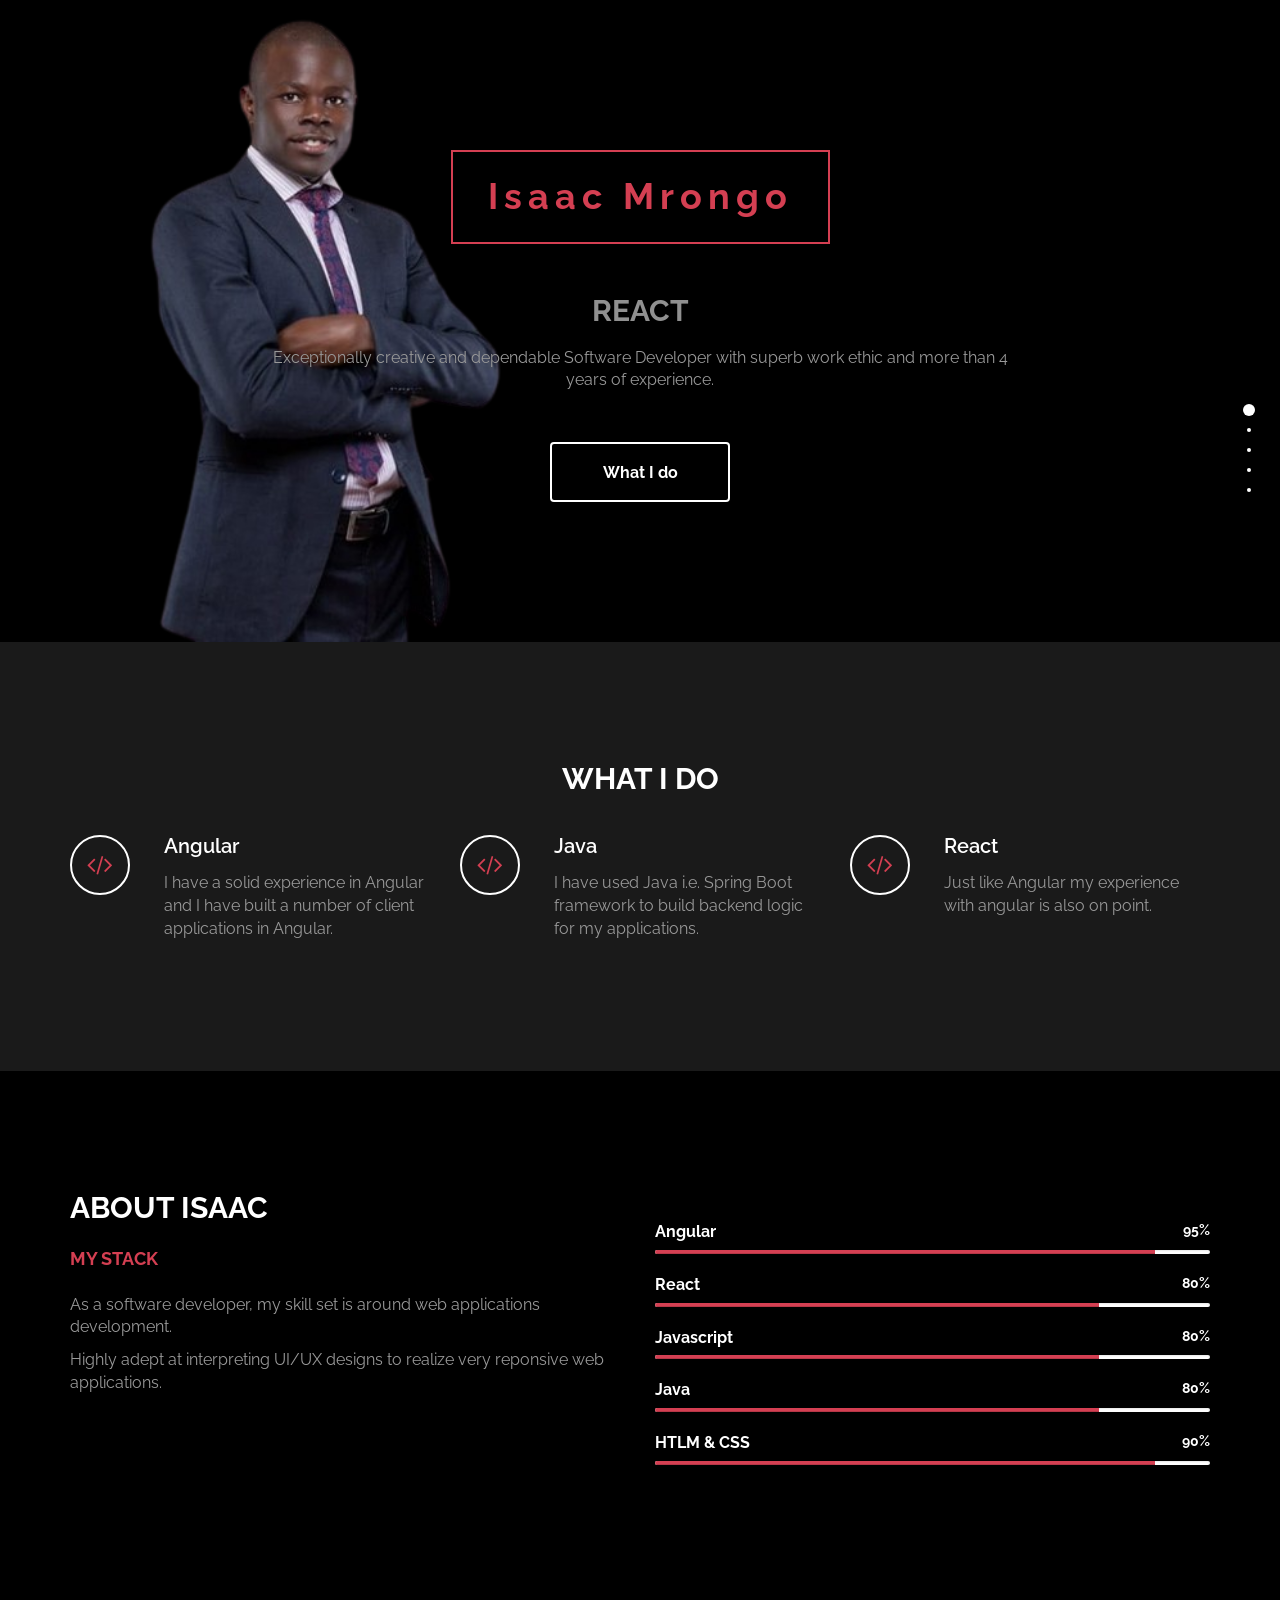
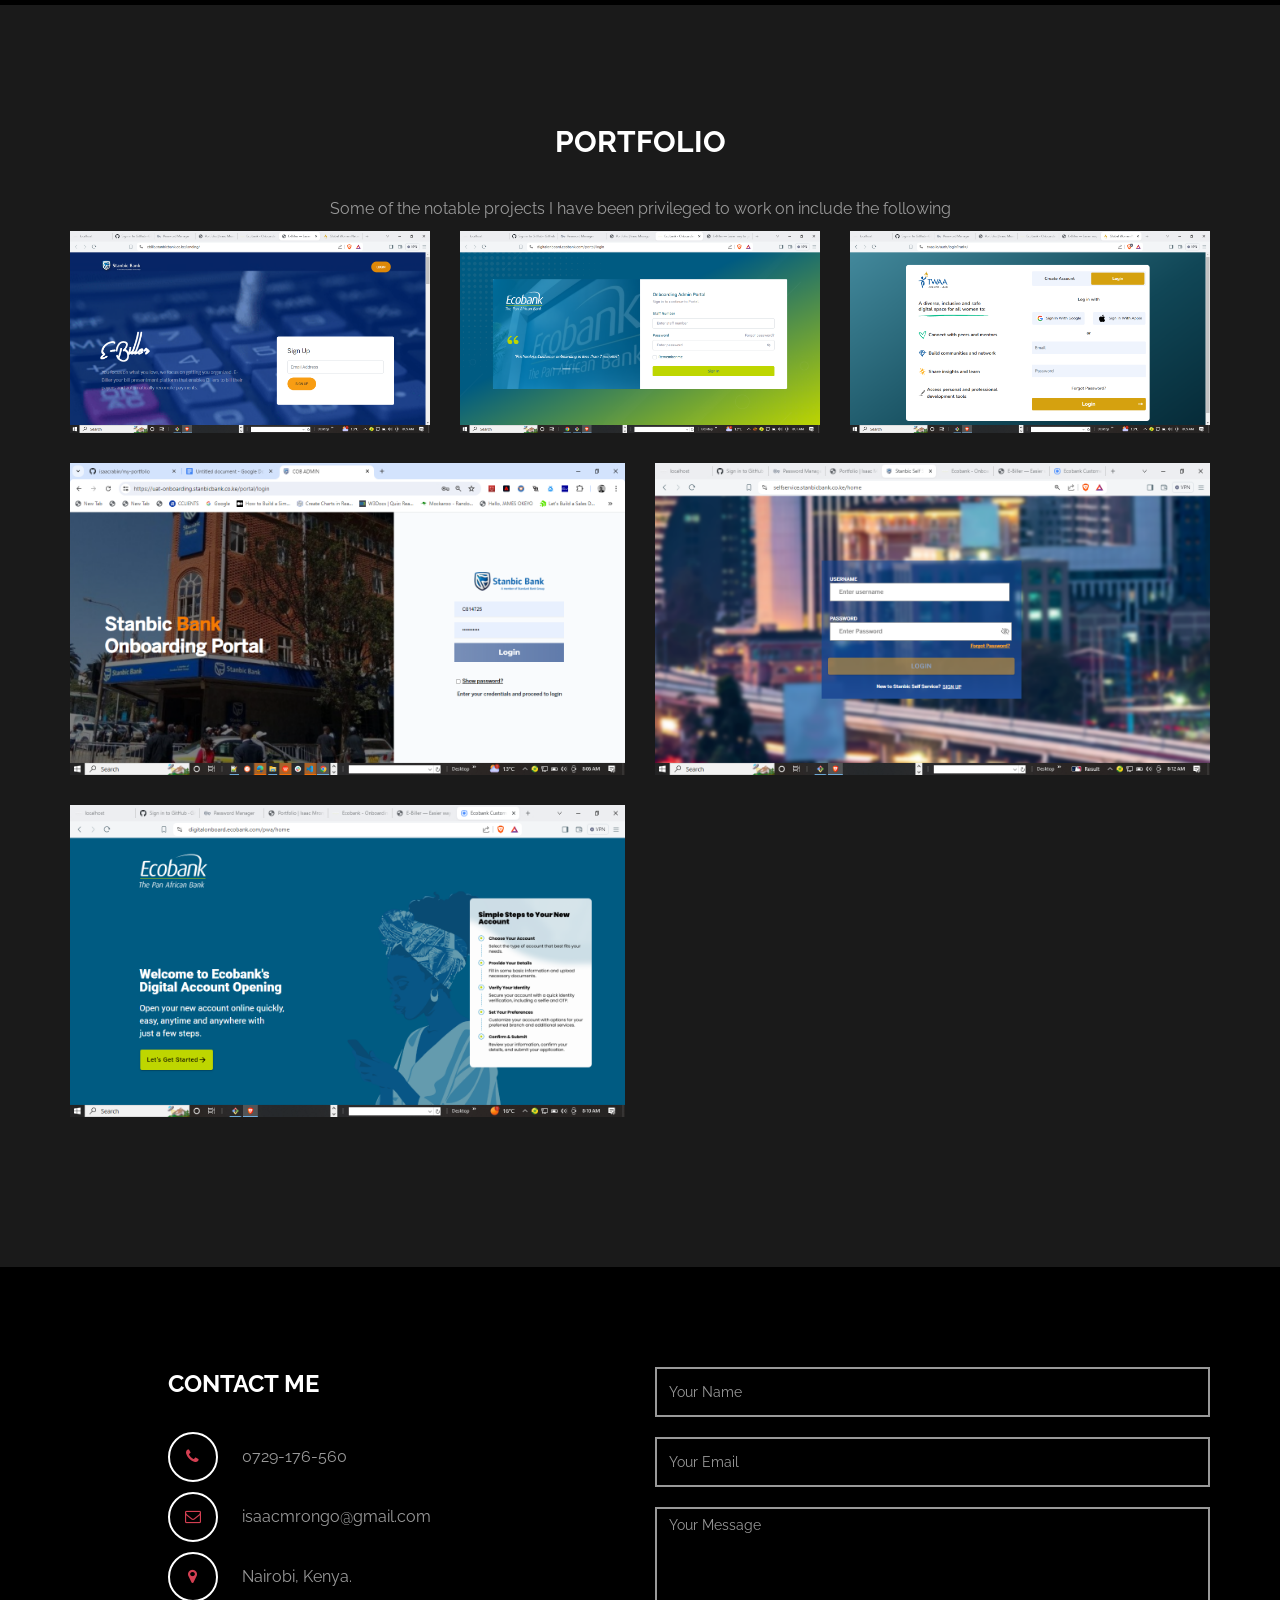
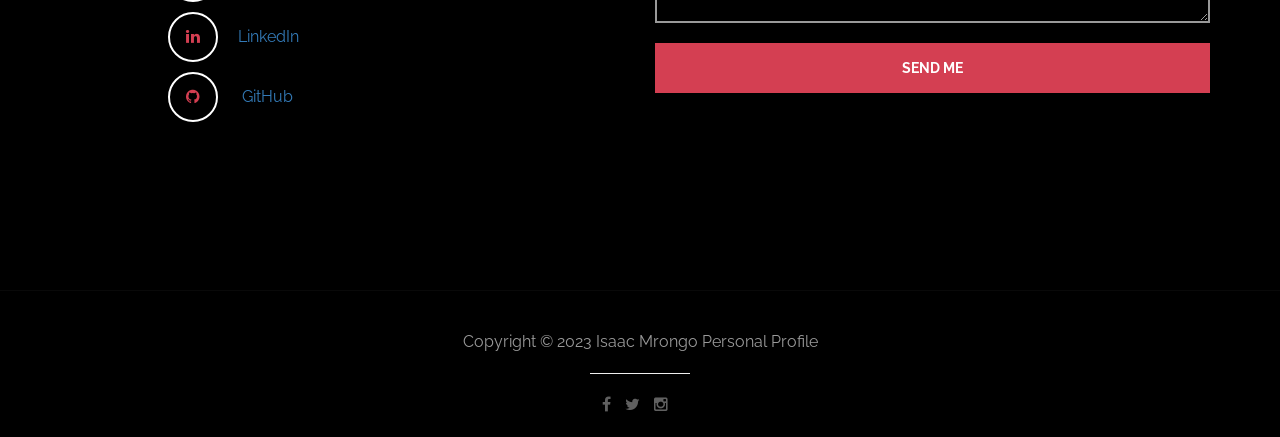
==== index.html @ 7fcb5587 "Update index.html" ====
<!DOCTYPE html>
<html lang="en">
	<head>
		<meta charset="utf-8">

		<title>Portfolio | Isaac Mrongo</title>
		<meta name="keywords" content="">
		<meta name="description" content="">
        <meta name="author" content="templatemo">
        <!-- 
        Lavish HTML CSS Template
        https://templatemo.com/tm-458-lavish
        -->
        
		<meta http-equiv="X-UA-Compatible" content="IE=Edge">
		<meta http-equiv="Content-Type" content="text/html; charset=UTF-8" />
		<meta name="viewport" content="width=device-width, initial-scale=1">

		<!-- animate -->
		<link rel="stylesheet" href="css/animate.min.css">
		<!-- bootstrap -->
		<link rel="stylesheet" href="css/bootstrap.min.css">
		<!-- font-awesome -->
		<link rel="stylesheet" href="css/font-awesome.min.css">
		<!-- google font -->
		<link href='http://fonts.googleapis.com/css?family=Raleway:400,300,700,800' rel='stylesheet' type='text/css'>
		<!-- fullpage -->
		<link rel="stylesheet" href="css/jquery.fullPage.css">
		<!-- custom -->
		<link rel="stylesheet" href="css/templatemo-style.css">

	</head>
	<body>

	<div id="fullpage">

		<!-- start home -->
		<div id="home" class="section">
			<div class="container">
				<div class="row">
					<div class="col-md-2"></div>
					<div class="col-md-8 wow fadeIn" data-wow-delay="0.9s">
						<!-- <h3>Simple and Elegant</h3> -->
						<h1>Isaac Mrongo</h1>
						<h2 class="rotate">REACT, ANGULAR, JAVA</h2>
						<p>Exceptionally creative and
							dependable Software
							Developer with superb work
							ethic and more than 4 years
							of experience.</p>
						<a href="#work" class="btn btn-default smoothScroll wow fadeInUp" data-wow-delay="1s">What I do</a>
					</div>
					<div class="col-md-2"></div>
				</div>
			</div>
		</div>
		<!-- end home -->

		<!-- start work -->
		<div id="work" class="section">
			<div class="container">
				<div class="row">
					<div class="col-md-12 wow bounce">
						<h2>WHAT I DO</h2>
					</div>
                </div>  
                
                <div class="row">					
                    
					<div class="col-md-4 col-xs-11 wow fadeInUp" data-wow-delay="0.6s">
						<div class="media">
							<div class="media-object media-left">
								<i class="fa fa-code"></i>								
							</div>
							<div class="media-body">
								<h3 class="media-heading">Angular</h3>
								<p>I have a solid experience in Angular and I have built a number of client applications in Angular.</p>
							</div>
						</div>
					</div>
                    
					<div class="col-md-4 col-xs-11 wow fadeInUp" data-wow-delay="0.6s">
						<div class="media">
							<div class="media-object media-left">
								<i class="fa fa-code"></i>
							</div>
							<div class="media-body">
								<h3 class="media-heading">Java</h3>
								<p>I have used Java i.e. Spring Boot framework to build backend logic for my applications.</p>
							</div>
						</div>
					</div>

					<div class="col-md-4 col-xs-11 wow fadeInUp" data-wow-delay="0.6s">
						<div class="media">
							<div class="media-object media-left">
								<i class="fa fa-code"></i>
							</div>
							<div class="media-body">
								<h3 class="media-heading">React</h3>
								<p>Just like Angular my experience with angular is also on point.</p>
							</div>
						</div>
					</div>
                    
				</div>
			</div>
		</div>
		<!-- end work -->

		<!-- start about -->
		<div id="about" class="section">
			<div class="container">
				<div class="row">
					<div class="col-md-6 col-xs-11 wow fadeInLeft" data-wow-delay="0.9s">
						<h2>ABOUT ISAAC</h2>
						<h4>MY STACK</h4>
						<p>As a software developer, my skill set is around web applications development.</p>
						<p>Highly adept
							at interpreting UI/UX designs to realize very reponsive web applications.</p>
					</div>
					<div class="col-md-6 col-xs-11 wow fadeInRight" data-wow-delay="0.9s">
						<span class="text-top">Angular <small>95%</small></span>
							<div class="progress">
								<div class="progress-bar progress-bar-danger" role="progressbar" aria-valuenow="60" aria-valuemin="0" aria-valuemax="100" style="width: 90%;"></div>
							</div>
						<span>React <small>80%</small></span>
							<div class="progress">
								<div class="progress-bar progress-bar-danger" role="progressbar" aria-valuenow="80" aria-valuemin="0" aria-valuemax="100" style="width: 80%;"></div>
							</div>

						<span>Javascript <small>80%</small></span>
							<div class="progress">
								<div class="progress-bar progress-bar-danger" role="progressbar" aria-valuenow="80" aria-valuemin="0" aria-valuemax="100" style="width: 80%;"></div>
							</div>

						<span>Java <small>80%</small></span>
							<div class="progress">
								<div class="progress-bar progress-bar-danger" role="progressbar" aria-valuenow="80" aria-valuemin="0" aria-valuemax="100" style="width: 80%;"></div>
							</div>
						
						<span>HTLM &AMP; CSS <small>90%</small></span>
							<div class="progress">
								<div class="progress-bar progress-bar-danger" role="progressbar" aria-valuenow="60" aria-valuemin="0" aria-valuemax="100" style="width: 90%;"></div>
							</div>
					</div>
				</div>
			</div>
		</div>
		<!-- end about -->

		<!-- start portfolio -->
		<div id="portfolio" class="section">
		<div class="container">
			<div class="row">
				<div class="col-md-12">
					<h2 class="wow bounce">PORTFOLIO</h2>
				</div>
				<p>Some of the notable projects I have been privileged to work on include the following</p>
				<div class="col-md-4 col-xs-6 wow fadeIn" data-wow-delay="0.6s">
					<div class="portfolio-thumb">
						<img src="images/biller.png" class="img-responsive" alt="portfolio img">
							<div class="portfolio-overlay">
								<h4>Stanbic Ebiller App</h4>
							</div>
					</div>
				</div>
				<div class="col-md-4 col-xs-6 wow fadeIn" data-wow-delay="0.6s">
					<div class="portfolio-thumb">
						<img src="images/eco-admin.png" class="img-responsive" alt="portfolio img">
							<div class="portfolio-overlay">
								<h4>Ecobank Onboarding Admin</h4>						
							</div>
					</div>
				</div>
				<div class="col-md-4 col-xs-6 wow fadeIn" data-wow-delay="0.6s">
					<div class="portfolio-thumb">
						<img src="images/twaa.png" class="img-responsive" alt="portfolio img">
							<div class="portfolio-overlay">
								<h4>Twaa</h4>	

							</div>
					</div>
				</div>
				<div class="col-md-6 col-xs-6 wow fadeIn" data-wow-delay="0.6s">
					<div class="portfolio-thumb">
						<img src="images/cob.png" class="img-responsive" alt="portfolio img">
							<div class="portfolio-overlay">
								<h4>Stanbic Onboarding Admin</h4>
							</div>
					</div>
				</div>	
				<div class="col-md-6 col-xs-6 wow fadeIn" data-wow-delay="0.6s">
					<div class="portfolio-thumb">
						<img src="images/client.png" class="img-responsive" alt="portfolio img">
							<div class="portfolio-overlay">
								<h4>Stanbic Self Service App</h4>
							</div>
					</div>
				</div>
				<div class="col-md-6 col-xs-6 wow fadeIn" data-wow-delay="0.6s">
					<div class="portfolio-thumb">
						<img src="images/pwa.png" class="img-responsive" alt="portfolio img">
							<div class="portfolio-overlay">
								<h4>Ecobank Customer App</h4>
							</div>
					</div>
				</div>			
			</div>
		</div>
	</div>
	<!-- end portfolio -->

		<!-- start contact -->
		<div id="contact" class="section">
			<div class="container">
				<div class="row">
					<div class="col-lg-5 col-lg-offset-1 col-md-6 wow fadeInUp" data-wow-delay="0.6s">
						<address>
							<p class="contact-title">CONTACT ME</p>
							<p><i class="fa fa-phone"></i> 0729-176-560</p>
							<p><i class="fa fa-envelope-o"></i> isaacmrongo@gmail.com</p>
							<p><i class="fa fa-map-marker"></i> Nairobi, Kenya.</p>
							<p><i class="fa fa-linkedin"></i><a href="https://www.linkedin.com/in/isaac-rabin-0a6208141/" target="_blank" rel="noopener noreferrer">LinkedIn</a></p>
							<p><i class="fa fa-github"></i> <a href="https://github.com/isaacrabin" target="_blank" rel="noopener noreferrer">GitHub</a></p>
						</address>
					</div>
					<div class="col-lg-6 col-md-6 col-xs-10 wow fadeInUp" data-wow-delay="0.6s">
						<form role="form" method="post" action="#">
							<input name="name" type="text" class="form-control" id="name" placeholder="Your Name">
							<input name="email" type="email" class="form-control" id="email" placeholder="Your Email">
							<textarea name="message" rows="5" class="form-control" id="message" placeholder="Your Message"></textarea>
							<input name="send" type="submit" class="form-control" id="send" value="SEND ME">
						</form>
					</div>
					<div class="col-md-1 col-sm-1"></div>
				</div>
			</div>
		</div>
		<!-- end contact -->

		<!-- start footer -->
		<footer>
			<div class="container">
				<div class="row">
					<div class="col-md-12 wow fadeIn" data-wow-delay="0.9s">
						<p>Copyright &copy; 2023 Isaac Mrongo Personal Profile </p>                       
                       
						<hr>
						<ul class="social-icon">
							<li><a href="#" class="fa fa-facebook"></a></li>
							<li><a href="#" class="fa fa-twitter"></a></li>
							<li><a href="#" class="fa fa-instagram"></a></li>
						</ul>
					</div>
				</div>
			</div>
		</footer>
		<!-- end footer -->

	</div>

		<!-- jQuery -->
		<script src="js/jquery.js"></script>
		<!-- bootstrap -->
		<script src="js/bootstrap.min.js"></script>
		<!-- fullpage -->
		<script src="js/jquery.fullPage.js"></script>
		<!-- smoothScroll -->
		<script src="js/smoothscroll.js"></script>
		<!-- wow -->
		<script src="js/wow.min.js"></script>
		<!-- text rotater -->
		<script src="js/jquery.simple-text-rotator.js"></script>
		<!-- custom -->
		<script src="js/custom.js"></script>

	</body>
</html>
---- css/templatemo-style.css ----
/*

Lavish HTML CSS Template

https://templatemo.com/tm-458-lavish
		
*/

body
{
	background: #000000;
	color: #999;
	font-family: 'Raleway', sans-serif;
	font-size: 16px;
	font-weight: 400;
}

/* start all section */
#home,
#home .fp-slide,
#home .fp-tableCell,

#work,
#work .fp-slide,
#work .fp-tableCell,

#about,
#about .fp-slide,
#about .fp-tableCell,

#contact,
#contact .fp-slide,
#contact .fp-tableCell,

#portfolio,
#portfolio .fp-slide,
#portfolio .fp-tableCell,

footer,
footer .fp-slide,
footer .fp-tableCell
{
    height: auto !important;
}

/* end all section */

/* start all heading */
h1,h2,h3,h4,h5
    {
        color: #ffffff;
        font-weight: bold;
    }
/* end all heading */

/* start all section */
#work, #about, #portfolio, #contact
    {
        padding-top: 100px;
        padding-bottom: 120px;
    }
/* end all section */

/* start simpletextrotator */
.rotating {
  display: inline-block;
  -webkit-transform-style: preserve-3d;
  -moz-transform-style: preserve-3d;
  -ms-transform-style: preserve-3d;
  -o-transform-style: preserve-3d;
  transform-style: preserve-3d;
  -webkit-transform: rotateX(0) rotateY(0) rotateZ(0);
  -moz-transform: rotateX(0) rotateY(0) rotateZ(0);
  -ms-transform: rotateX(0) rotateY(0) rotateZ(0);
  -o-transform: rotateX(0) rotateY(0) rotateZ(0);
  transform: rotateX(0) rotateY(0) rotateZ(0);
  -webkit-transition: 0.5s;
  -moz-transition: 0.5s;
  -ms-transition: 0.5s;
  -o-transition: 0.5s;
  transition: 0.5s;
  -webkit-transform-origin-x: 50%;
}

.rotating.flip {
  position: relative;
}

.rotating .front, .rotating .back {
  left: 0;
  top: 0;
  -webkit-backface-visibility: hidden;
  -moz-backface-visibility: hidden;
  -ms-backface-visibility: hidden;
  -o-backface-visibility: hidden;
  backface-visibility: hidden;
}

.rotating .front {
  position: absolute;
  display: inline-block;
  -webkit-transform: translate3d(0,0,1px);
  -moz-transform: translate3d(0,0,1px);
  -ms-transform: translate3d(0,0,1px);
  -o-transform: translate3d(0,0,1px);
  transform: translate3d(0,0,1px);
}

.rotating.flip .front {
  z-index: 1;
}

.rotating .back {
  display: block;
  opacity: 0;
}

.rotating.spin {
  -webkit-transform: rotate(360deg) scale(0);
  -moz-transform: rotate(360deg) scale(0);
  -ms-transform: rotate(360deg) scale(0);
  -o-transform: rotate(360deg) scale(0);
  transform: rotate(360deg) scale(0);
}

.rotating.flip .back {
  z-index: 2;
  display: block;
  opacity: 1;
  
  -webkit-transform: rotateY(180deg) translate3d(0,0,0);
  -moz-transform: rotateY(180deg) translate3d(0,0,0);
  -ms-transform: rotateY(180deg) translate3d(0,0,0);
  -o-transform: rotateY(180deg) translate3d(0,0,0);
  transform: rotateY(180deg) translate3d(0,0,0);
}

.rotating.flip.up .back {
  -webkit-transform: rotateX(180deg) translate3d(0,0,0);
  -moz-transform: rotateX(180deg) translate3d(0,0,0);
  -ms-transform: rotateX(180deg) translate3d(0,0,0);
  -o-transform: rotateX(180deg) translate3d(0,0,0);
  transform: rotateX(180deg) translate3d(0,0,0);
}

.rotating.flip.cube .front {
  -webkit-transform: translate3d(0,0,100px) scale(0.9,0.9);
  -moz-transform: translate3d(0,0,100px) scale(0.85,0.85);
  -ms-transform: translate3d(0,0,100px) scale(0.85,0.85);
  -o-transform: translate3d(0,0,100px) scale(0.85,0.85);
  transform: translate3d(0,0,100px) scale(0.85,0.85);
}

.rotating.flip.cube .back {
  -webkit-transform: rotateY(180deg) translate3d(0,0,100px) scale(0.9,0.9);
  -moz-transform: rotateY(180deg) translate3d(0,0,100px) scale(0.85,0.85);
  -ms-transform: rotateY(180deg) translate3d(0,0,100px) scale(0.85,0.85);
  -o-transform: rotateY(180deg) translate3d(0,0,100px) scale(0.85,0.85);
  transform: rotateY(180deg) translate3d(0,0,100px) scale(0.85,0.85);
}

.rotating.flip.cube.up .back {
  -webkit-transform: rotateX(180deg) translate3d(0,0,100px) scale(0.9,0.9);
  -moz-transform: rotateX(180deg) translate3d(0,0,100px) scale(0.85,0.85);
  -ms-transform: rotateX(180deg) translate3d(0,0,100px) scale(0.85,0.85);
  -o-transform: rotateX(180deg) translate3d(0,0,100px) scale(0.85,0.85);
  transform: rotateX(180deg) translate3d(0,0,100px) scale(0.85,0.85);
}
/* end simpletextrotator */

/* start home */       
#home
	{
        background: url('../images/dp-white.png');
        background-size: contain;
        background-repeat: no-repeat;
        padding-top: 120px;
        padding-bottom: 140px;
        text-align: center;
	}
#home h1
    {
        border: 2px solid #D43F52;
        color: #D43F52;
        display: inline-block;
        letter-spacing: 6px;
        padding: 25px 35px;
        margin: 30px 0;
    }
#home h2
    {
        padding-bottom: 10px;
    }
#home .btn
    {
        background: transparent;
        border: 2px solid #ffffff;
        color: #ffffff;
        font-size: 16px;
        font-weight: bold;
        width: 180px;
        height: 60px;
        margin-top: 40px;
        padding-top: 18px;
        transition: all 0.4s ease-in-out;
    }
#home .btn:hover
    {
        background: #D43F52;
        border-color: transparent;
    }
/* end home */

/* start work */
#work
    {
        background: #1a1a1a;
    }
#work h2
    {
        text-align: center;
    }

#work .media
    {
      margin-top: 30px;
    }
	
#work .media .fa
    {
        border: 2px solid #ffffff;
        border-radius: 50%;
        color: #D43F52;
        font-size: 24px;
        margin-right: 24px;
        width: 60px;
        height: 60px;
        line-height: 55px;
        text-align: center;
        vertical-align: middle;
        transition: all 0.4s ease-in;
    }
#work .media .fa:hover
    {
        background: #ffffff;
        cursor: pointer;
    }
#work .media .media-heading
    {
        font-weight: 600;
        font-size: 20px;
        padding-bottom: 10px;
    }
/* end work */

/* start about */
#about h4
    {
        padding: 15px 0;
		color: #D43F52;
    }
#about .progress
    {
        border-radius: 4px;
        background: #ffffff;
        height: 4px;
    }
#about .progress .progress-bar-danger
    {
        background: #D43F52;
    }
#about .text-top
    {
        padding-top: 50px;
    }
#about span
    {
        color: #ffffff;
        font-weight: bold;
        display: block;
        padding-bottom: 6px;
    }
#about small
    {
        font-weight: bold;
        float: right;
    }
/* end about */

/* start portfolio */
#portfolio
    {
        background: #1a1a1a;
        text-align: center;
    }
#portfolio h2
    {
        padding-bottom: 30px;
    }
#portfolio .portfolio-thumb
    {
        overflow: hidden;
        position: relative;
        margin-bottom: 30px;
    }
#portfolio .portfolio-thumb .portfolio-overlay
    {
        background: #D43F52;
        top: 0;
        left: 0;
        right: 0;
        bottom: 0;
        opacity: 0;
        width: 100%;
        height: 100%;
        position: absolute;
        padding-top: 60px;
        transition: all 0.4s ease-in-out;
    }
#portfolio .portfolio-thumb:hover .portfolio-overlay
    {
        cursor: pointer;
        opacity: 0.8;
        transform: scale(0.9);
    }
/* end portfolio */

/* start contact */

#contact address
    {
      padding-bottom: 18px;
    }
	
#contact .contact-title
    {
		font-size: 24px;
		font-weight: bold;
        padding-bottom: 20px;
		color: #ffffff;
    }
#contact .fa
    {
        border: 2px solid #ffffff;
        border-radius: 50%;
        color: #D43F52;
        width: 50px;
        height: 50px;
        line-height: 45px;
        text-align: center;
        margin-right: 20px;
    }
#contact .form-control
    {
        background: transparent;
        border: 2px solid #999;
        border-radius: 0;
        box-shadow: none;
        color: #ffffff;
        margin-bottom: 20px;
    }
#contact input
    {
        height: 50px;
    }
#contact input[type="submit"]
    {
        background: #D43F52;
        border: 2px solid transparent;
        color: #ffffff;
        font-weight: bold;
        transition: all 0.4s ease-in-out;
    }
#contact input[type="submit"]:hover
    {
        background: #ffffff;
        color: #D43F52;
    }
/* end contact */

/* start footer */
footer
    {
        border-top: 1px solid #090909;
        text-align: center;
        padding-top: 40px;
        padding-bottom: 20px;
    }
footer hr
    {
        width: 100px;
    }
/* end footer */

/* start social icon */
.social-icon
    {
        position: relative;
        padding: 0;
        margin: 0;
    }
.social-icon li
    {
        display: inline-block;
        list-style: none;
    }
.social-icon li a
    {
        border-radius: 50%;
        color: #606060;
        text-decoration: none;
        transition: all 0.4s ease-in-out;
        text-align: center;
        margin-right: 10px;
    }
.social-icon li a:hover
    {
        color: #D43F52;
    }
/* end social icon */
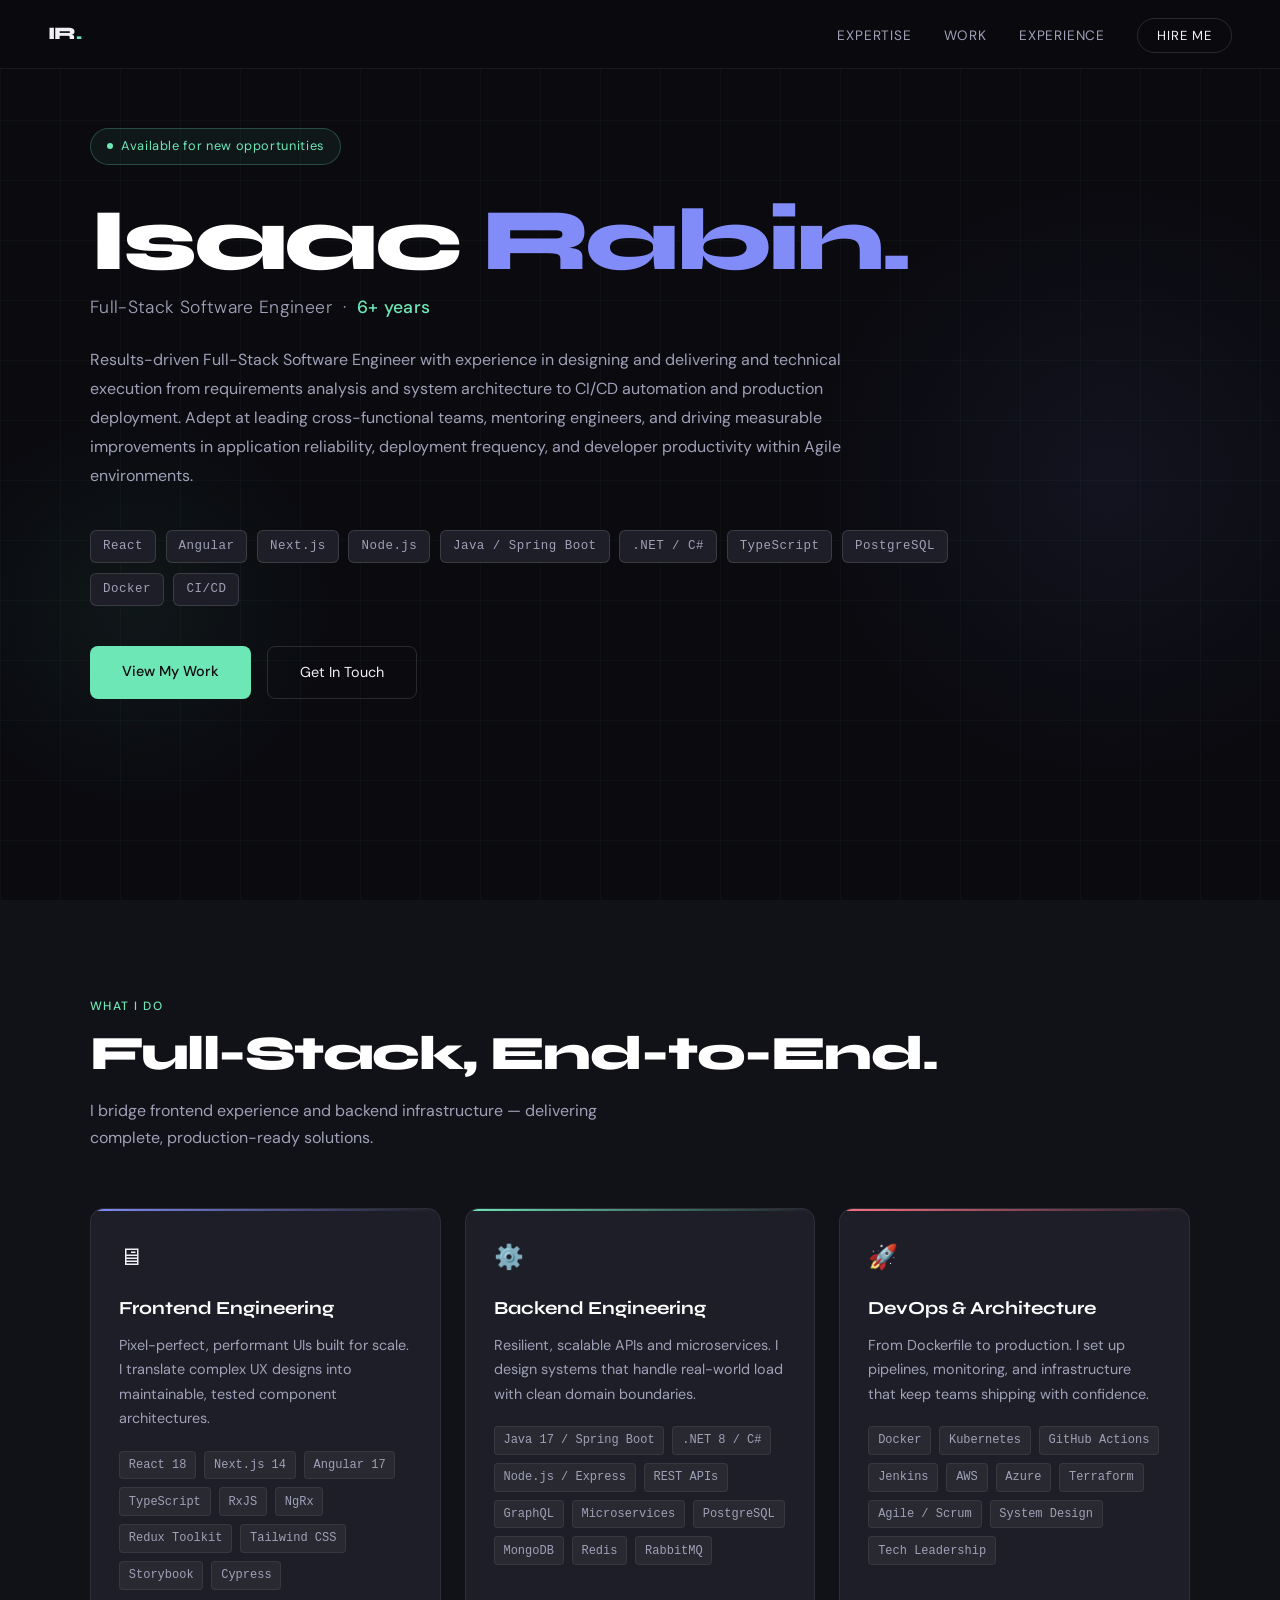
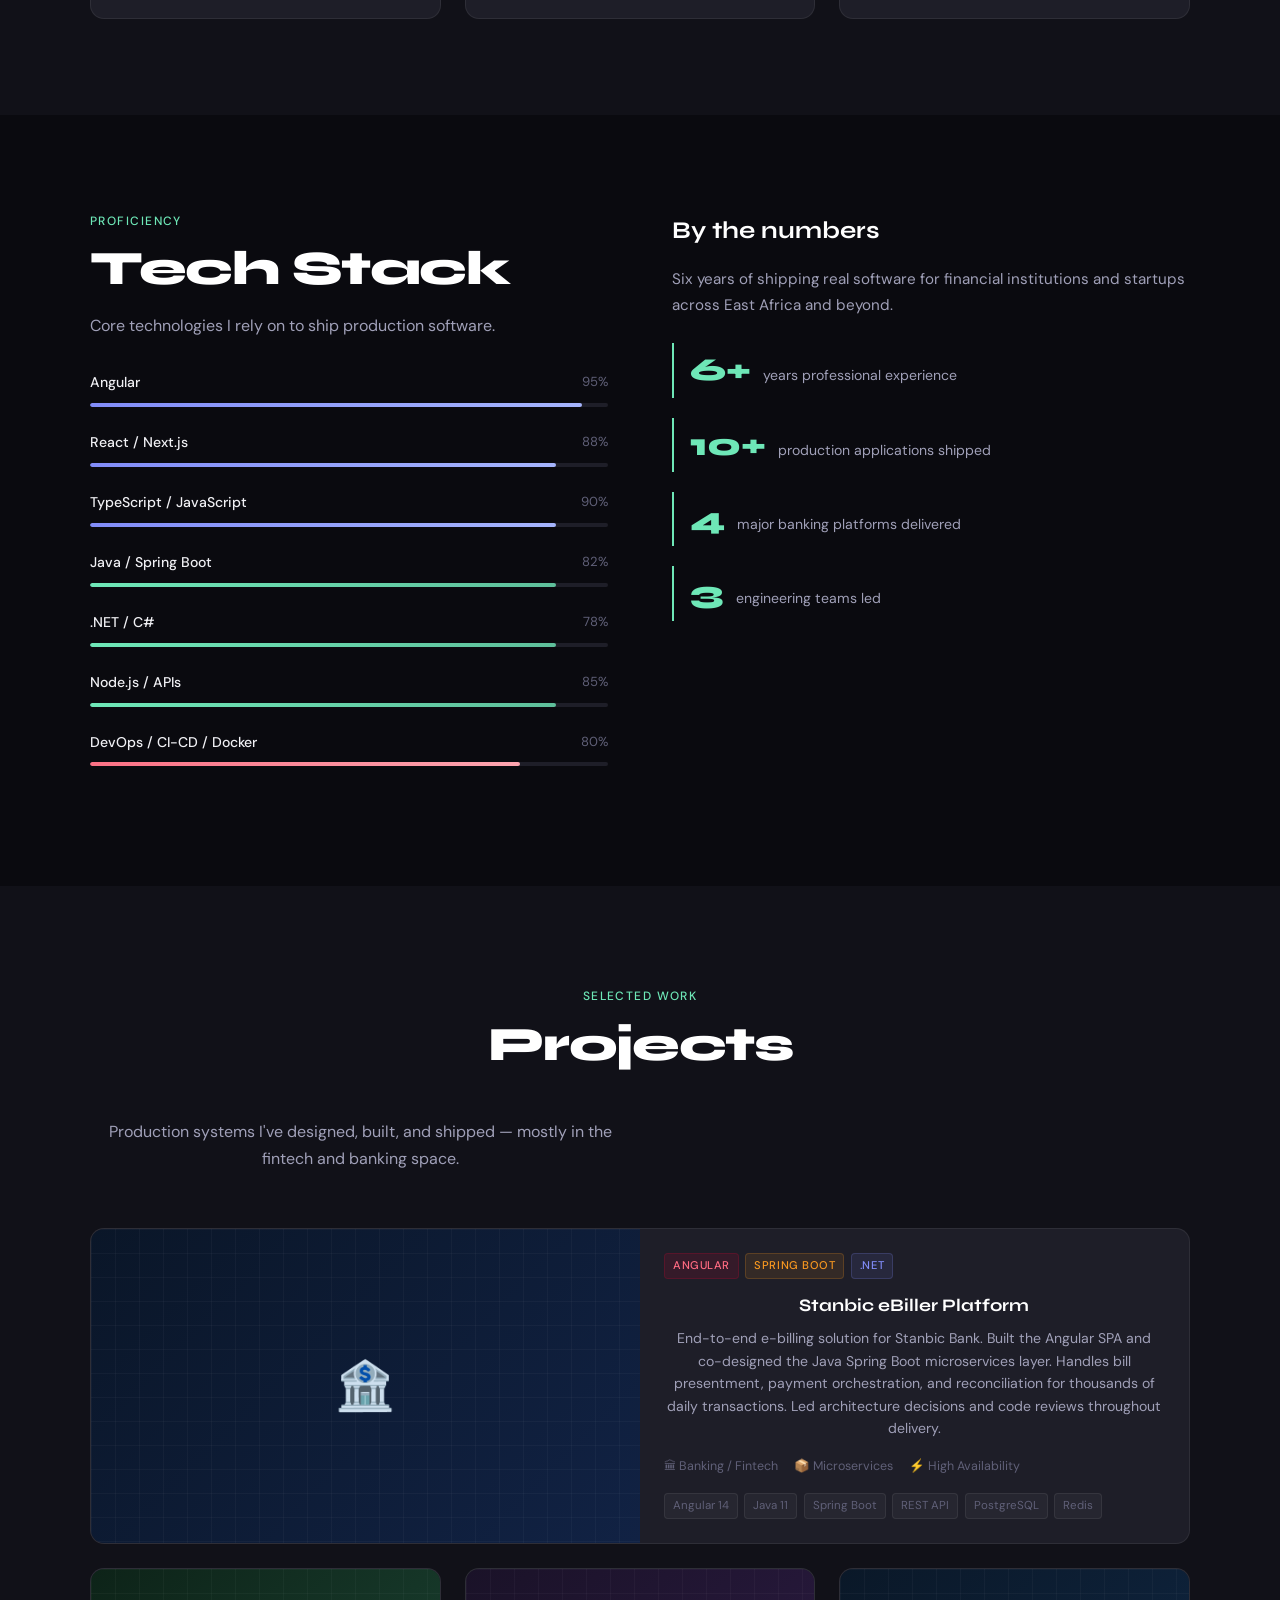
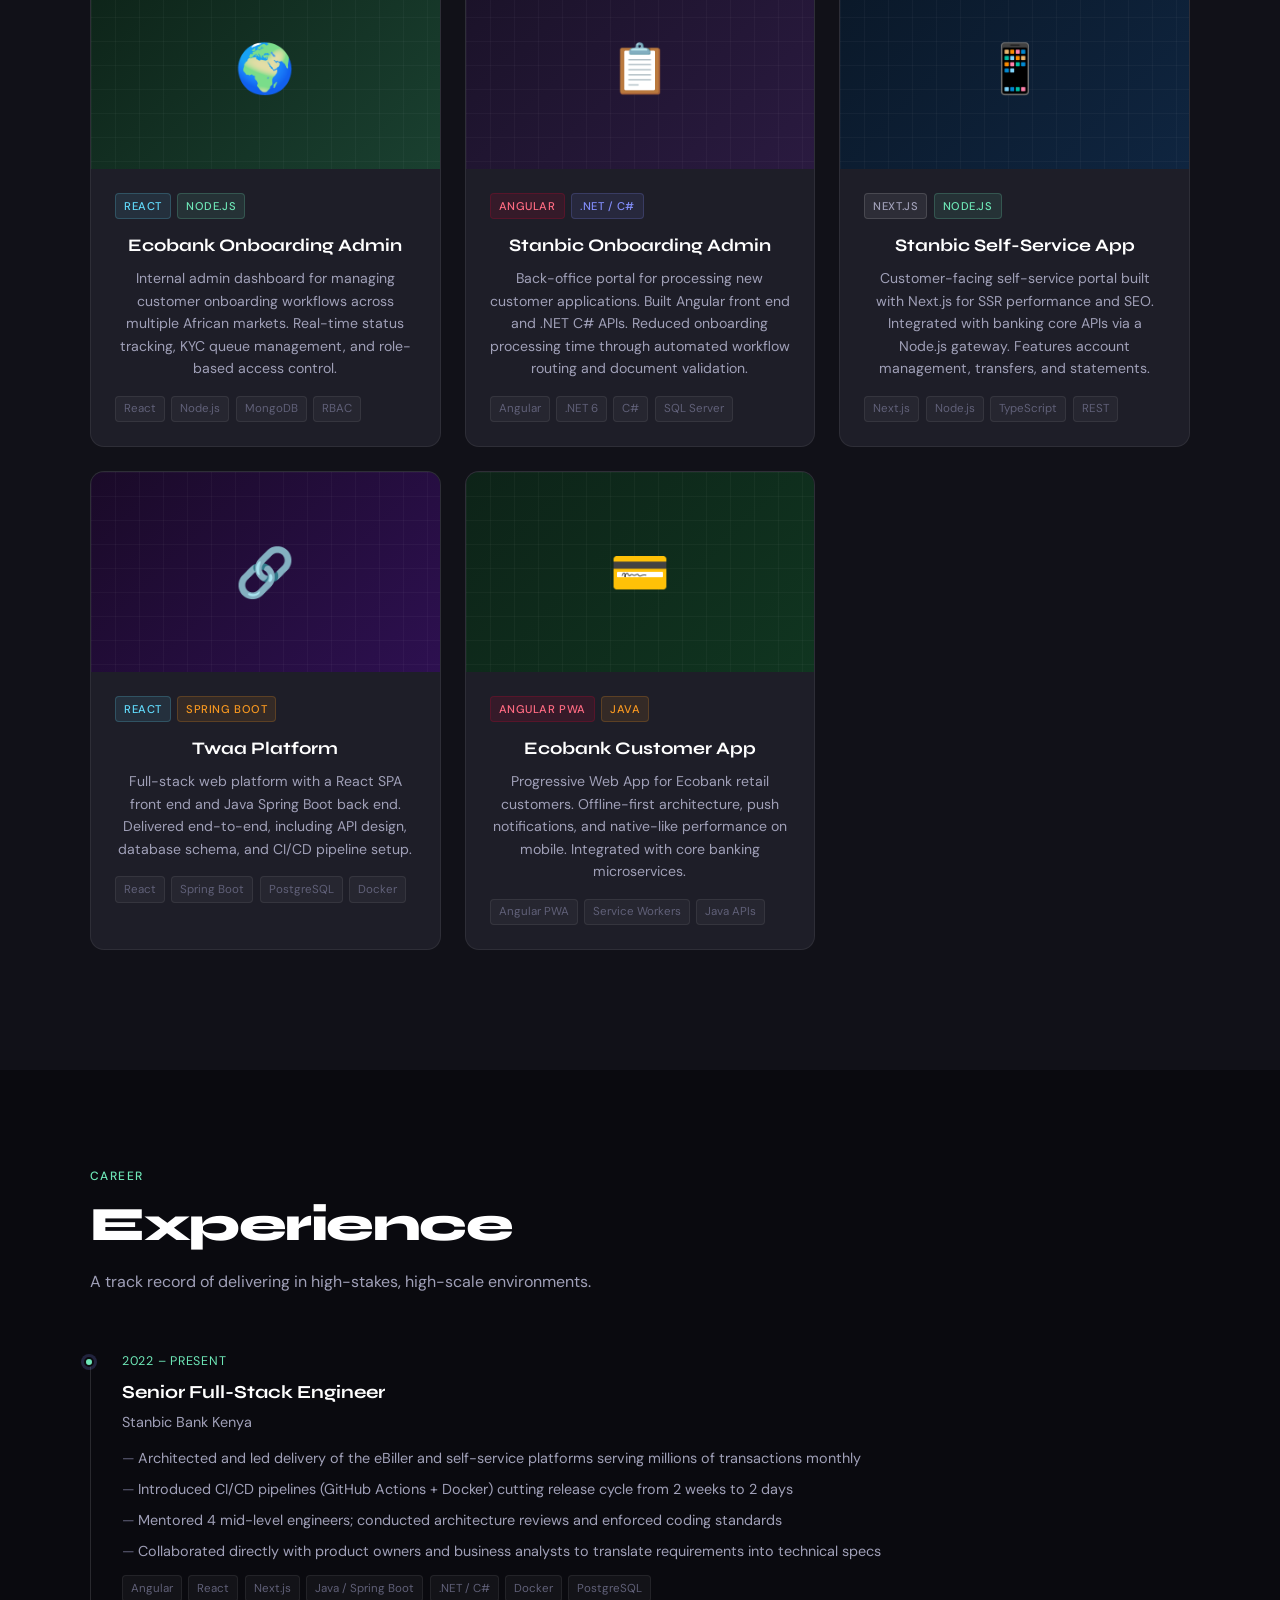
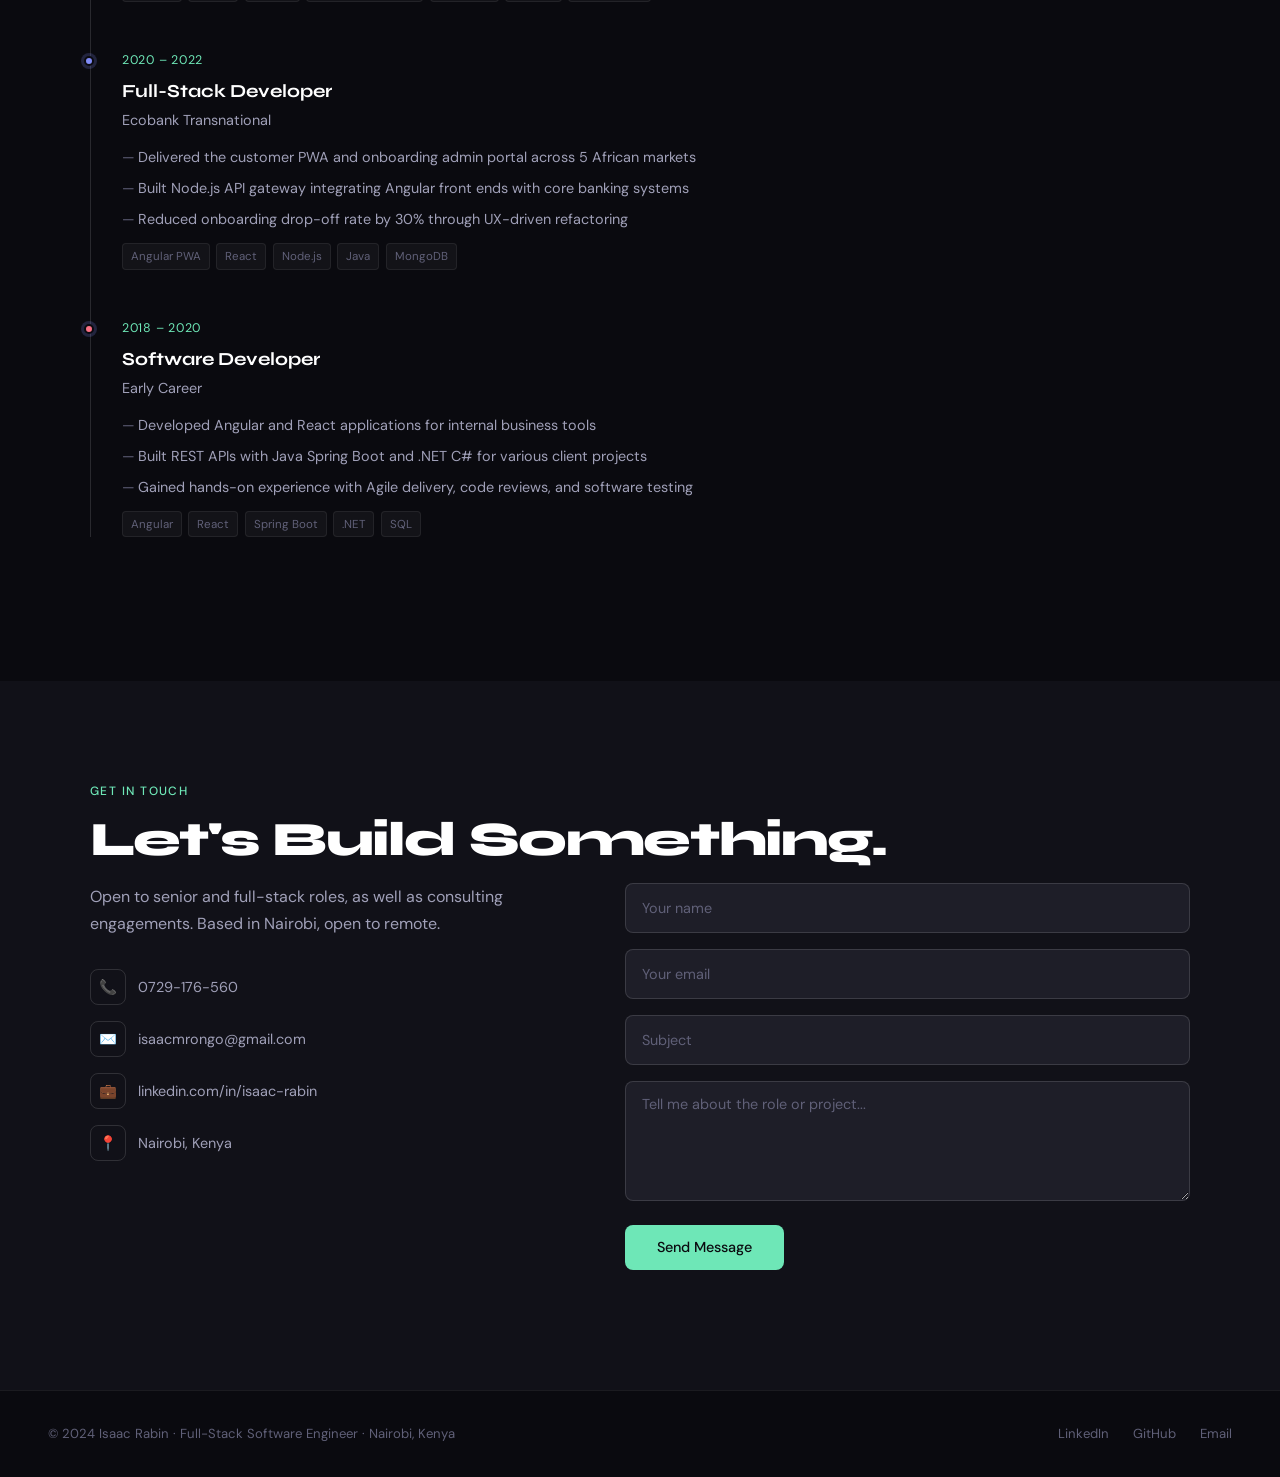
==== commit 154f4245: "updates" ====
--- a/index.html
+++ b/index.html
@@ -1,279 +1,936 @@
-<!DOCTYPE html>
-<html lang="en">
-	<head>
-		<meta charset="utf-8">
-
-		<title>Portfolio | Isaac Mrongo</title>
-		<meta name="keywords" content="">
-		<meta name="description" content="">
-        <meta name="author" content="templatemo">
-        <!-- 
-        Lavish HTML CSS Template
-        https://templatemo.com/tm-458-lavish
-        -->
-        
-		<meta http-equiv="X-UA-Compatible" content="IE=Edge">
-		<meta http-equiv="Content-Type" content="text/html; charset=UTF-8" />
-		<meta name="viewport" content="width=device-width, initial-scale=1">
-
-		<!-- animate -->
-		<link rel="stylesheet" href="css/animate.min.css">
-		<!-- bootstrap -->
-		<link rel="stylesheet" href="css/bootstrap.min.css">
-		<!-- font-awesome -->
-		<link rel="stylesheet" href="css/font-awesome.min.css">
-		<!-- google font -->
-		<link href='http://fonts.googleapis.com/css?family=Raleway:400,300,700,800' rel='stylesheet' type='text/css'>
-		<!-- fullpage -->
-		<link rel="stylesheet" href="css/jquery.fullPage.css">
-		<!-- custom -->
-		<link rel="stylesheet" href="css/templatemo-style.css">
-
-	</head>
-	<body>
-
-	<div id="fullpage">
-
-		<!-- start home -->
-		<div id="home" class="section">
-			<div class="container">
-				<div class="row">
-					<div class="col-md-2"></div>
-					<div class="col-md-8 wow fadeIn" data-wow-delay="0.9s">
-						<!-- <h3>Simple and Elegant</h3> -->
-						<h1>Isaac Mrongo</h1>
-						<h2 class="rotate">REACT, ANGULAR, JAVA</h2>
-						<p>Exceptionally creative and
-							dependable Software
-							Developer with superb work
-							ethic and more than 4 years
-							of experience.</p>
-						<a href="#work" class="btn btn-default smoothScroll wow fadeInUp" data-wow-delay="1s">What I do</a>
-					</div>
-					<div class="col-md-2"></div>
-				</div>
-			</div>
-		</div>
-		<!-- end home -->
-
-		<!-- start work -->
-		<div id="work" class="section">
-			<div class="container">
-				<div class="row">
-					<div class="col-md-12 wow bounce">
-						<h2>WHAT I DO</h2>
-					</div>
-                </div>  
-                
-                <div class="row">					
-                    
-					<div class="col-md-4 col-xs-11 wow fadeInUp" data-wow-delay="0.6s">
-						<div class="media">
-							<div class="media-object media-left">
-								<i class="fa fa-code"></i>								
-							</div>
-							<div class="media-body">
-								<h3 class="media-heading">Angular</h3>
-								<p>I have a solid experience in Angular and I have built a number of client applications in Angular.</p>
-							</div>
-						</div>
-					</div>
-                    
-					<div class="col-md-4 col-xs-11 wow fadeInUp" data-wow-delay="0.6s">
-						<div class="media">
-							<div class="media-object media-left">
-								<i class="fa fa-code"></i>
-							</div>
-							<div class="media-body">
-								<h3 class="media-heading">Java</h3>
-								<p>I have used Java i.e. Spring Boot framework to build backend logic for my applications.</p>
-							</div>
-						</div>
-					</div>
-
-					<div class="col-md-4 col-xs-11 wow fadeInUp" data-wow-delay="0.6s">
-						<div class="media">
-							<div class="media-object media-left">
-								<i class="fa fa-code"></i>
-							</div>
-							<div class="media-body">
-								<h3 class="media-heading">React</h3>
-								<p>Just like Angular my experience with angular is also on point.</p>
-							</div>
-						</div>
-					</div>
-                    
-				</div>
-			</div>
-		</div>
-		<!-- end work -->
-
-		<!-- start about -->
-		<div id="about" class="section">
-			<div class="container">
-				<div class="row">
-					<div class="col-md-6 col-xs-11 wow fadeInLeft" data-wow-delay="0.9s">
-						<h2>ABOUT ISAAC</h2>
-						<h4>MY STACK</h4>
-						<p>As a software developer, my skill set is around web applications development.</p>
-						<p>Highly adept
-							at interpreting UI/UX designs to realize very reponsive web applications.</p>
-					</div>
-					<div class="col-md-6 col-xs-11 wow fadeInRight" data-wow-delay="0.9s">
-						<span class="text-top">Angular <small>95%</small></span>
-							<div class="progress">
-								<div class="progress-bar progress-bar-danger" role="progressbar" aria-valuenow="60" aria-valuemin="0" aria-valuemax="100" style="width: 90%;"></div>
-							</div>
-						<span>React <small>80%</small></span>
-							<div class="progress">
-								<div class="progress-bar progress-bar-danger" role="progressbar" aria-valuenow="80" aria-valuemin="0" aria-valuemax="100" style="width: 80%;"></div>
-							</div>
-
-						<span>Javascript <small>80%</small></span>
-							<div class="progress">
-								<div class="progress-bar progress-bar-danger" role="progressbar" aria-valuenow="80" aria-valuemin="0" aria-valuemax="100" style="width: 80%;"></div>
-							</div>
-
-						<span>Java <small>80%</small></span>
-							<div class="progress">
-								<div class="progress-bar progress-bar-danger" role="progressbar" aria-valuenow="80" aria-valuemin="0" aria-valuemax="100" style="width: 80%;"></div>
-							</div>
-						
-						<span>HTLM &AMP; CSS <small>90%</small></span>
-							<div class="progress">
-								<div class="progress-bar progress-bar-danger" role="progressbar" aria-valuenow="60" aria-valuemin="0" aria-valuemax="100" style="width: 90%;"></div>
-							</div>
-					</div>
-				</div>
-			</div>
-		</div>
-		<!-- end about -->
-
-		<!-- start portfolio -->
-		<div id="portfolio" class="section">
-		<div class="container">
-			<div class="row">
-				<div class="col-md-12">
-					<h2 class="wow bounce">PORTFOLIO</h2>
-				</div>
-				<p>Some of the notable projects I have been privileged to work on include the following</p>
-				<div class="col-md-4 col-xs-6 wow fadeIn" data-wow-delay="0.6s">
-					<div class="portfolio-thumb">
-						<img src="images/biller.png" class="img-responsive" alt="portfolio img">
-							<div class="portfolio-overlay">
-								<h4>Stanbic Ebiller App</h4>
-							</div>
-					</div>
-				</div>
-				<div class="col-md-4 col-xs-6 wow fadeIn" data-wow-delay="0.6s">
-					<div class="portfolio-thumb">
-						<img src="images/eco-admin.png" class="img-responsive" alt="portfolio img">
-							<div class="portfolio-overlay">
-								<h4>Ecobank Onboarding Admin</h4>						
-							</div>
-					</div>
-				</div>
-				<div class="col-md-4 col-xs-6 wow fadeIn" data-wow-delay="0.6s">
-					<div class="portfolio-thumb">
-						<img src="images/twaa.png" class="img-responsive" alt="portfolio img">
-							<div class="portfolio-overlay">
-								<h4>Twaa</h4>	
-
-							</div>
-					</div>
-				</div>
-				<div class="col-md-6 col-xs-6 wow fadeIn" data-wow-delay="0.6s">
-					<div class="portfolio-thumb">
-						<img src="images/cob.png" class="img-responsive" alt="portfolio img">
-							<div class="portfolio-overlay">
-								<h4>Stanbic Onboarding Admin</h4>
-							</div>
-					</div>
-				</div>	
-				<div class="col-md-6 col-xs-6 wow fadeIn" data-wow-delay="0.6s">
-					<div class="portfolio-thumb">
-						<img src="images/client.png" class="img-responsive" alt="portfolio img">
-							<div class="portfolio-overlay">
-								<h4>Stanbic Self Service App</h4>
-							</div>
-					</div>
-				</div>
-				<div class="col-md-6 col-xs-6 wow fadeIn" data-wow-delay="0.6s">
-					<div class="portfolio-thumb">
-						<img src="images/pwa.png" class="img-responsive" alt="portfolio img">
-							<div class="portfolio-overlay">
-								<h4>Ecobank Customer App</h4>
-							</div>
-					</div>
-				</div>			
-			</div>
-		</div>
-	</div>
-	<!-- end portfolio -->
-
-		<!-- start contact -->
-		<div id="contact" class="section">
-			<div class="container">
-				<div class="row">
-					<div class="col-lg-5 col-lg-offset-1 col-md-6 wow fadeInUp" data-wow-delay="0.6s">
-						<address>
-							<p class="contact-title">CONTACT ME</p>
-							<p><i class="fa fa-phone"></i> 0729-176-560</p>
-							<p><i class="fa fa-envelope-o"></i> isaacmrongo@gmail.com</p>
-							<p><i class="fa fa-map-marker"></i> Nairobi, Kenya.</p>
-							<p><i class="fa fa-linkedin"></i><a href="https://www.linkedin.com/in/isaac-rabin-0a6208141/" target="_blank" rel="noopener noreferrer">LinkedIn</a></p>
-							<p><i class="fa fa-github"></i> <a href="https://github.com/isaacrabin" target="_blank" rel="noopener noreferrer">GitHub</a></p>
-						</address>
-					</div>
-					<div class="col-lg-6 col-md-6 col-xs-10 wow fadeInUp" data-wow-delay="0.6s">
-						<form role="form" method="post" action="#">
-							<input name="name" type="text" class="form-control" id="name" placeholder="Your Name">
-							<input name="email" type="email" class="form-control" id="email" placeholder="Your Email">
-							<textarea name="message" rows="5" class="form-control" id="message" placeholder="Your Message"></textarea>
-							<input name="send" type="submit" class="form-control" id="send" value="SEND ME">
-						</form>
-					</div>
-					<div class="col-md-1 col-sm-1"></div>
-				</div>
-			</div>
-		</div>
-		<!-- end contact -->
-
-		<!-- start footer -->
-		<footer>
-			<div class="container">
-				<div class="row">
-					<div class="col-md-12 wow fadeIn" data-wow-delay="0.9s">
-						<p>Copyright &copy; 2023 Isaac Mrongo Personal Profile </p>                       
-                       
-						<hr>
-						<ul class="social-icon">
-							<li><a href="#" class="fa fa-facebook"></a></li>
-							<li><a href="#" class="fa fa-twitter"></a></li>
-							<li><a href="#" class="fa fa-instagram"></a></li>
-						</ul>
-					</div>
-				</div>
-			</div>
-		</footer>
-		<!-- end footer -->
-
-	</div>
-
-		<!-- jQuery -->
-		<script src="js/jquery.js"></script>
-		<!-- bootstrap -->
-		<script src="js/bootstrap.min.js"></script>
-		<!-- fullpage -->
-		<script src="js/jquery.fullPage.js"></script>
-		<!-- smoothScroll -->
-		<script src="js/smoothscroll.js"></script>
-		<!-- wow -->
-		<script src="js/wow.min.js"></script>
-		<!-- text rotater -->
-		<script src="js/jquery.simple-text-rotator.js"></script>
-		<!-- custom -->
-		<script src="js/custom.js"></script>
-
-	</body>
-</html>
+<!DOCTYPE html>
+<html lang="en">
+<head>
+  <meta charset="utf-8">
+  <title>Isaac Rabin | Full-Stack Engineer</title>
+  <meta name="viewport" content="width=device-width, initial-scale=1">
+  <meta name="description" content="Isaac Rabin — Full-Stack Software Engineer specializing in React, Angular, NextJs, Node.js, Java Spring Boot, and .NET C#">
+  <link href="https://fonts.googleapis.com/css2?family=Syne:wght@400;700;800&family=DM+Sans:ital,wght@0,300;0,400;0,500;1,300&display=swap" rel="stylesheet">
+  <link rel="stylesheet" href="css/templatemo-style.css">
+  <link rel="stylesheet" href="css/animate.min.css">
+  <style>
+    *, *::before, *::after { box-sizing: border-box; margin: 0; padding: 0; }
+
+    :root {
+      --bg: #0a0a0f;
+      --bg2: #111118;
+      --bg3: #18181f;
+      --surface: #1e1e28;
+      --border: rgba(255,255,255,0.07);
+      --border2: rgba(255,255,255,0.13);
+      --accent: #6ee7b7;
+      --accent2: #818cf8;
+      --accent3: #fb7185;
+      --text: #f0f0f4;
+      --text2: #a0a0b8;
+      --text3: #606078;
+      --font-head: 'Syne', sans-serif;
+      --font-body: 'DM Sans', sans-serif;
+    }
+
+    html { scroll-behavior: smooth; }
+
+    body {
+      background: var(--bg);
+      color: var(--text);
+      font-family: var(--font-body);
+      font-size: 16px;
+      line-height: 1.7;
+      overflow-x: hidden;
+    }
+
+    /* ── NAV ── */
+    nav {
+      position: fixed; top: 0; left: 0; right: 0; z-index: 100;
+      display: flex; align-items: center; justify-content: space-between;
+      padding: 1.2rem 3rem;
+      background: rgba(10,10,15,0.85);
+      backdrop-filter: blur(12px);
+      border-bottom: 1px solid var(--border);
+    }
+    .nav-logo {
+      font-family: var(--font-head);
+      font-size: 1.1rem;
+      font-weight: 800;
+      letter-spacing: -0.03em;
+      color: var(--text);
+      text-decoration: none;
+    }
+    .nav-logo span { color: var(--accent); }
+    nav ul { list-style: none; display: flex; gap: 2rem; }
+    nav ul a {
+      color: var(--text2);
+      text-decoration: none;
+      font-size: 0.85rem;
+      letter-spacing: 0.06em;
+      text-transform: uppercase;
+      transition: color 0.2s;
+    }
+    nav ul a:hover { color: var(--accent); }
+    .nav-cta {
+      background: transparent;
+      border: 1px solid var(--border2);
+      color: var(--text) !important;
+      padding: 0.5rem 1.2rem;
+      border-radius: 100px;
+      font-size: 0.82rem !important;
+      transition: border-color 0.2s, background 0.2s !important;
+    }
+    .nav-cta:hover { border-color: var(--accent) !important; background: rgba(110,231,183,0.08) !important; color: var(--accent) !important; }
+
+    /* ── HERO ── */
+    #hero {
+      min-height: 100vh;
+      padding: 8rem 3rem 4rem;
+      position: relative;
+      overflow: hidden;
+    }
+    .hero-grid-bg {
+      position: absolute; inset: 0; pointer-events: none;
+      background-image:
+        linear-gradient(rgba(110,231,183,0.03) 1px, transparent 1px),
+        linear-gradient(90deg, rgba(110,231,183,0.03) 1px, transparent 1px);
+      background-size: 60px 60px;
+    }
+    .hero-glow {
+      position: absolute; top: 20%; right: -10%;
+      width: 600px; height: 600px; border-radius: 50%;
+      background: radial-gradient(circle, rgba(129,140,248,0.07) 0%, transparent 70%);
+      pointer-events: none;
+    }
+    .hero-glow2 {
+      position: absolute; bottom: 10%; left: -5%;
+      width: 400px; height: 400px; border-radius: 50%;
+      background: radial-gradient(circle, rgba(110,231,183,0.06) 0%, transparent 70%);
+      pointer-events: none;
+    }
+    .hero-inner { max-width: 900px; position: relative; z-index: 1; }
+    .hero-badge {
+      display: inline-flex; align-items: center; gap: 0.5rem;
+      border: 1px solid rgba(110,231,183,0.25);
+      background: rgba(110,231,183,0.06);
+      border-radius: 100px;
+      padding: 0.4rem 1rem;
+      font-size: 0.8rem;
+      color: var(--accent);
+      letter-spacing: 0.05em;
+      margin-bottom: 2rem;
+    }
+    .hero-badge::before {
+      content: '';
+      width: 6px; height: 6px; border-radius: 50%;
+      background: var(--accent);
+      animation: blink 2s infinite;
+    }
+    @keyframes blink { 0%,100%{opacity:1} 50%{opacity:0.3} }
+    .hero-name {
+      font-family: var(--font-head);
+      font-size: clamp(3rem, 7vw, 5.5rem);
+      font-weight: 800;
+      line-height: 1.0;
+      letter-spacing: -0.04em;
+      margin-bottom: 0.5rem;
+    }
+    .hero-name .line2 { color: var(--accent2); }
+    .hero-title {
+      font-size: 1.1rem;
+      color: var(--text2);
+      font-weight: 300;
+      margin-bottom: 1.5rem;
+      letter-spacing: 0.02em;
+    }
+    .hero-title strong { color: var(--accent); font-weight: 500; }
+    .hero-desc {
+      max-width: 800px;
+      color: var(--text2);
+      font-size: 1rem;
+      margin-bottom: 2.5rem;
+      line-height: 1.8;
+    }
+    .hero-stack {
+      display: flex; flex-wrap: wrap; gap: 0.6rem;
+      margin-bottom: 2.5rem;
+    }
+    .stack-chip {
+      border: 1px solid var(--border2);
+      background: var(--surface);
+      border-radius: 6px;
+      padding: 0.3rem 0.75rem;
+      font-size: 0.78rem;
+      color: var(--text2);
+      letter-spacing: 0.04em;
+      font-family: 'DM Mono', monospace;
+      transition: border-color 0.2s, color 0.2s;
+    }
+    .stack-chip:hover { border-color: var(--accent); color: var(--accent); }
+    .hero-actions { display: flex; gap: 1rem; flex-wrap: wrap; }
+    .btn-primary {
+      background: var(--accent);
+      color: #0a0a0f;
+      border: none;
+      padding: 0.85rem 2rem;
+      border-radius: 8px;
+      font-family: var(--font-body);
+      font-size: 0.9rem;
+      font-weight: 500;
+      cursor: pointer;
+      text-decoration: none;
+      transition: opacity 0.2s, transform 0.15s;
+      display: inline-block;
+    }
+    .btn-primary:hover { opacity: 0.9; transform: translateY(-1px); }
+    .btn-outline {
+      background: transparent;
+      color: var(--text);
+      border: 1px solid var(--border2);
+      padding: 0.85rem 2rem;
+      border-radius: 8px;
+      font-family: var(--font-body);
+      font-size: 0.9rem;
+      cursor: pointer;
+      text-decoration: none;
+      transition: border-color 0.2s;
+      display: inline-block;
+    }
+    .btn-outline:hover { border-color: var(--accent); color: var(--accent); }
+
+    /* ── SECTION COMMON ── */
+    section { padding: 6rem 3rem; }
+    .section-tag {
+      font-size: 0.75rem;
+      letter-spacing: 0.12em;
+      text-transform: uppercase;
+      color: var(--accent);
+      margin-bottom: 0.75rem;
+      font-weight: 500;
+    }
+    .section-title {
+      font-family: var(--font-head);
+      font-size: clamp(2rem, 4vw, 3rem);
+      font-weight: 800;
+      letter-spacing: -0.03em;
+      line-height: 1.1;
+      margin-bottom: 1rem;
+    }
+    .section-sub {
+      color: var(--text2);
+      max-width: 540px;
+      margin-bottom: 3.5rem;
+      font-size: 1rem;
+    }
+    .container { max-width: 1100px; margin: 0 auto; }
+
+    /* ── EXPERTISE ── */
+    #expertise { background: var(--bg2); }
+    .expertise-grid {
+      display: grid;
+      grid-template-columns: repeat(auto-fit, minmax(300px, 1fr));
+      gap: 1.5rem;
+    }
+    .expertise-card {
+      background: var(--surface);
+      border: 1px solid var(--border);
+      border-radius: 14px;
+      padding: 1.75rem;
+      position: relative;
+      overflow: hidden;
+      transition: border-color 0.25s, transform 0.2s;
+    }
+    .expertise-card:hover { border-color: var(--border2); transform: translateY(-3px); }
+    .expertise-card::before {
+      content: '';
+      position: absolute; top: 0; left: 0; right: 0; height: 2px;
+    }
+    .expertise-card.fe::before { background: linear-gradient(90deg, var(--accent2), transparent); }
+    .expertise-card.be::before { background: linear-gradient(90deg, var(--accent), transparent); }
+    .expertise-card.devops::before { background: linear-gradient(90deg, var(--accent3), transparent); }
+    .card-icon {
+      font-size: 1.5rem;
+      margin-bottom: 1rem;
+      display: block;
+    }
+    .card-title {
+      font-family: var(--font-head);
+      font-size: 1.15rem;
+      font-weight: 700;
+      margin-bottom: 0.5rem;
+    }
+    .card-desc { color: var(--text2); font-size: 0.9rem; margin-bottom: 1.25rem; }
+    .tech-list {
+      display: flex; flex-wrap: wrap; gap: 0.5rem;
+    }
+    .tech-tag {
+      background: rgba(255,255,255,0.05);
+      border: 1px solid var(--border);
+      border-radius: 4px;
+      padding: 0.2rem 0.55rem;
+      font-size: 0.75rem;
+      color: var(--text2);
+      font-family: 'DM Mono', monospace;
+    }
+
+    /* ── SKILLS BARS ── */
+    #skills { background: var(--bg); }
+    .skills-layout {
+      display: grid;
+      grid-template-columns: 1fr 1fr;
+      gap: 4rem;
+      align-items: start;
+    }
+    .skill-item { margin-bottom: 1.5rem; }
+    .skill-header { display: flex; justify-content: space-between; margin-bottom: 0.5rem; }
+    .skill-name { font-size: 0.88rem; color: var(--text); font-weight: 500; }
+    .skill-pct { font-size: 0.82rem; color: var(--text3); }
+    .skill-bar {
+      height: 4px;
+      background: var(--surface);
+      border-radius: 2px;
+      overflow: hidden;
+    }
+    .skill-fill {
+      height: 100%;
+      border-radius: 2px;
+      transition: width 1.2s cubic-bezier(0.4,0,0.2,1);
+    }
+    .fill-fe { background: linear-gradient(90deg, var(--accent2), #a5b4fc); }
+    .fill-be { background: linear-gradient(90deg, var(--accent), #6ee7b7cc); }
+    .fill-other { background: linear-gradient(90deg, var(--accent3), #fda4af); }
+    .skills-aside h3 {
+      font-family: var(--font-head);
+      font-size: 1.5rem;
+      font-weight: 700;
+      margin-bottom: 1rem;
+    }
+    .skills-aside p { color: var(--text2); margin-bottom: 1.5rem; font-size: 0.95rem; }
+    .exp-stat {
+      display: flex; align-items: baseline; gap: 0.75rem;
+      border-left: 2px solid var(--accent);
+      padding-left: 1rem;
+      margin-bottom: 1.25rem;
+    }
+    .exp-stat .num {
+      font-family: var(--font-head);
+      font-size: 2rem;
+      font-weight: 800;
+      color: var(--accent);
+    }
+    .exp-stat .label { color: var(--text2); font-size: 0.88rem; }
+
+    /* ── PORTFOLIO ── */
+    #portfolio { background: var(--bg2); }
+    .portfolio-grid {
+      display: grid;
+      grid-template-columns: repeat(auto-fit, minmax(320px, 1fr));
+      gap: 1.5rem;
+    }
+    .project-card {
+      background: var(--surface);
+      border: 1px solid var(--border);
+      border-radius: 14px;
+      overflow: hidden;
+      transition: border-color 0.25s, transform 0.2s;
+    }
+    .project-card:hover { border-color: var(--border2); transform: translateY(-4px); }
+    .project-card.featured {
+      grid-column: 1 / -1;
+      display: grid;
+      grid-template-columns: 1fr 1fr;
+    }
+    .project-visual {
+      height: 200px;
+      display: flex; align-items: center; justify-content: center;
+      font-size: 3rem;
+      position: relative;
+      overflow: hidden;
+    }
+    .project-card.featured .project-visual { height: auto; min-height: 220px; }
+    .pv-stanbic { background: linear-gradient(135deg, #0a1628 0%, #112244 100%); }
+    .pv-eco { background: linear-gradient(135deg, #0d2318 0%, #1a4030 100%); }
+    .pv-twaa { background: linear-gradient(135deg, #1a0a28 0%, #2d1050 100%); }
+    .pv-cob { background: linear-gradient(135deg, #1a1228 0%, #2a1a40 100%); }
+    .pv-self { background: linear-gradient(135deg, #0a1828 0%, #0f2540 100%); }
+    .pv-pwa { background: linear-gradient(135deg, #0d2318 0%, #103520 100%); }
+    .pv-emoji { position: relative; z-index: 1; }
+    .pv-pattern {
+      position: absolute; inset: 0;
+      background-image: linear-gradient(rgba(255,255,255,0.03) 1px, transparent 1px),
+                        linear-gradient(90deg, rgba(255,255,255,0.03) 1px, transparent 1px);
+      background-size: 24px 24px;
+    }
+    .project-body { padding: 1.5rem; }
+    .project-tags { display: flex; flex-wrap: wrap; gap: 0.4rem; margin-bottom: 0.75rem; }
+    .p-tag {
+      font-size: 0.7rem;
+      padding: 0.15rem 0.5rem;
+      border-radius: 4px;
+      letter-spacing: 0.05em;
+      text-transform: uppercase;
+      font-weight: 500;
+    }
+    .p-tag.angular { background: rgba(221,0,49,0.12); color: #ff6b82; border: 1px solid rgba(221,0,49,0.2); }
+    .p-tag.react { background: rgba(97,218,251,0.1); color: #61dafb; border: 1px solid rgba(97,218,251,0.2); }
+    .p-tag.nextjs { background: rgba(255,255,255,0.07); color: var(--text2); border: 1px solid var(--border2); }
+    .p-tag.java { background: rgba(248,152,32,0.1); color: #f89820; border: 1px solid rgba(248,152,32,0.2); }
+    .p-tag.dotnet { background: rgba(129,140,248,0.1); color: var(--accent2); border: 1px solid rgba(129,140,248,0.2); }
+    .p-tag.node { background: rgba(110,231,183,0.1); color: var(--accent); border: 1px solid rgba(110,231,183,0.2); }
+    .project-name {
+      font-family: var(--font-head);
+      font-size: 1.1rem;
+      font-weight: 700;
+      margin-bottom: 0.4rem;
+    }
+    .project-desc { color: var(--text2); font-size: 0.88rem; line-height: 1.6; margin-bottom: 1rem; }
+    .project-meta {
+      display: flex; align-items: center; gap: 1rem;
+      font-size: 0.78rem; color: var(--text3);
+    }
+    .project-meta span { display: flex; align-items: center; gap: 0.3rem; }
+
+    /* ── EXPERIENCE ── */
+    #experience { background: var(--bg); }
+    .timeline { position: relative; padding-left: 2rem; }
+    .timeline::before {
+      content: ''; position: absolute; left: 0; top: 0.5rem; bottom: 0;
+      width: 1px; background: var(--border2);
+    }
+    .tl-item { position: relative; margin-bottom: 3rem; }
+    .tl-dot {
+      position: absolute; left: -2.35rem; top: 0.4rem;
+      width: 10px; height: 10px; border-radius: 50%;
+      background: var(--accent2);
+      border: 2px solid var(--bg);
+      box-shadow: 0 0 0 3px rgba(129,140,248,0.2);
+    }
+    .tl-period { font-size: 0.78rem; color: var(--accent); letter-spacing: 0.06em; margin-bottom: 0.3rem; text-transform: uppercase; }
+    .tl-role { font-family: var(--font-head); font-size: 1.15rem; font-weight: 700; margin-bottom: 0.1rem; }
+    .tl-company { color: var(--text2); font-size: 0.9rem; margin-bottom: 0.75rem; }
+    .tl-points { list-style: none; }
+    .tl-points li {
+      color: var(--text2);
+      font-size: 0.9rem;
+      padding-left: 1rem;
+      position: relative;
+      margin-bottom: 0.4rem;
+    }
+    .tl-points li::before { content: '—'; position: absolute; left: 0; color: var(--text3); }
+    .tl-stack { display: flex; flex-wrap: wrap; gap: 0.4rem; margin-top: 0.75rem; }
+    .tl-chip {
+      background: rgba(255,255,255,0.04);
+      border: 1px solid var(--border);
+      border-radius: 4px;
+      padding: 0.15rem 0.5rem;
+      font-size: 0.72rem;
+      color: var(--text3);
+    }
+
+    /* ── CONTACT ── */
+    #contact { background: var(--bg2); }
+    .contact-layout {
+      display: grid;
+      grid-template-columns: 1fr 1.2fr;
+      gap: 4rem;
+      align-items: start;
+    }
+    .contact-info h3 {
+      font-family: var(--font-head);
+      font-size: 1.5rem; font-weight: 700;
+      margin-bottom: 0.75rem;
+    }
+    .contact-info p { color: var(--text2); margin-bottom: 2rem; }
+    .contact-links { display: flex; flex-direction: column; gap: 1rem; }
+    .c-link {
+      display: flex; align-items: center; gap: 0.75rem;
+      color: var(--text2);
+      text-decoration: none;
+      font-size: 0.9rem;
+      transition: color 0.2s;
+    }
+    .c-link:hover { color: var(--accent); }
+    .c-link-icon {
+      width: 36px; height: 36px;
+      border: 1px solid var(--border2);
+      border-radius: 8px;
+      display: flex; align-items: center; justify-content: center;
+      font-size: 0.9rem;
+      flex-shrink: 0;
+    }
+    .contact-form { display: flex; flex-direction: column; gap: 1rem; }
+    .form-group input,
+    .form-group textarea {
+      width: 100%;
+      background: var(--surface);
+      border: 1px solid var(--border2);
+      border-radius: 8px;
+      padding: 0.85rem 1rem;
+      color: var(--text);
+      font-family: var(--font-body);
+      font-size: 0.9rem;
+      outline: none;
+      transition: border-color 0.2s;
+    }
+    .form-group input:focus,
+    .form-group textarea:focus { border-color: var(--accent2); }
+    .form-group textarea { resize: vertical; min-height: 120px; }
+    ::placeholder { color: var(--text3); }
+
+    /* ── FOOTER ── */
+    footer {
+      background: var(--bg);
+      border-top: 1px solid var(--border);
+      padding: 2rem 3rem;
+      display: flex;
+      align-items: center;
+      justify-content: space-between;
+      flex-wrap: wrap;
+      gap: 1rem;
+    }
+    footer p { color: var(--text3); font-size: 0.82rem; }
+    .footer-links { display: flex; gap: 1.5rem; }
+    .footer-links a { color: var(--text3); font-size: 0.82rem; text-decoration: none; transition: color 0.2s; }
+    .footer-links a:hover { color: var(--accent); }
+
+    @media (max-width: 768px) {
+      nav { padding: 1rem 1.5rem; }
+      nav ul { display: none; }
+      #hero, section { padding-left: 1.5rem; padding-right: 1.5rem; }
+      .skills-layout, .contact-layout { grid-template-columns: 1fr; gap: 2rem; }
+      .project-card.featured { grid-template-columns: 1fr; }
+      footer { flex-direction: column; text-align: center; padding: 1.5rem; }
+    }
+  </style>
+
+</head>
+<body>
+
+<!-- NAV -->
+<nav>
+  <a class="nav-logo" href="#hero">IR<span>.</span></a>
+  <ul>
+    <li><a href="#expertise">Expertise</a></li>
+    <li><a href="#portfolio">Work</a></li>
+    <li><a href="#experience">Experience</a></li>
+    <li><a href="#contact" class="nav-cta">Hire Me</a></li>
+  </ul>
+</nav>
+
+<!-- HERO -->
+<section id="hero">
+  <div class="container">
+  <div class="hero-grid-bg"></div>
+  <div class="hero-glow"></div>
+  <div class="hero-glow2"></div>
+  <div class="hero-inner">
+    <div class="hero-badge">Available for new opportunities</div>
+    <h1 class="hero-name wow bounce">
+      Isaac <span class="line2">Rabin.</span>
+    </h1>
+    <p class="hero-title">Full-Stack Software Engineer &nbsp;·&nbsp; <strong>6+ years</strong></p>
+    <p class="hero-desc">
+      Results-driven Full-Stack Software Engineer with experience in designing and delivering and technical execution from requirements analysis and system architecture to CI/CD automation and production deployment. Adept at leading cross-functional teams, mentoring engineers, and driving measurable improvements in application reliability, deployment frequency, and developer productivity within Agile environments.
+    </p>
+    <div class="hero-stack">
+      <span class="stack-chip">React</span>
+      <span class="stack-chip">Angular</span>
+      <span class="stack-chip">Next.js</span>
+      <span class="stack-chip">Node.js</span>
+      <span class="stack-chip">Java / Spring Boot</span>
+      <span class="stack-chip">.NET / C#</span>
+      <span class="stack-chip">TypeScript</span>
+      <span class="stack-chip">PostgreSQL</span>
+      <span class="stack-chip">Docker</span>
+      <span class="stack-chip">CI/CD</span>
+    </div>
+    <div class="hero-actions">
+      <a href="#portfolio" class="btn-primary">View My Work</a>
+      <a href="#contact" class="btn-outline">Get In Touch</a>
+    </div>
+  </div>
+  </div>
+</section>
+
+<!-- EXPERTISE -->
+<section id="expertise">
+  <div class="container">
+    <p class="section-tag">What I Do</p>
+    <h2 class="section-title">Full-Stack, End-to-End.</h2>
+    <p class="section-sub">I bridge frontend experience and backend infrastructure — delivering complete, production-ready solutions.</p>
+    <div class="expertise-grid">
+      <div class="expertise-card fe">
+        <span class="card-icon">🖥</span>
+        <h3 class="card-title">Frontend Engineering</h3>
+        <p class="card-desc">Pixel-perfect, performant UIs built for scale. I translate complex UX designs into maintainable, tested component architectures.</p>
+        <div class="tech-list">
+          <span class="tech-tag">React 18</span>
+          <span class="tech-tag">Next.js 14</span>
+          <span class="tech-tag">Angular 17</span>
+          <span class="tech-tag">TypeScript</span>
+          <span class="tech-tag">RxJS</span>
+          <span class="tech-tag">NgRx</span>
+          <span class="tech-tag">Redux Toolkit</span>
+          <span class="tech-tag">Tailwind CSS</span>
+          <span class="tech-tag">Storybook</span>
+          <span class="tech-tag">Cypress</span>
+        </div>
+      </div>
+      <div class="expertise-card be">
+        <span class="card-icon">⚙️</span>
+        <h3 class="card-title">Backend Engineering</h3>
+        <p class="card-desc">Resilient, scalable APIs and microservices. I design systems that handle real-world load with clean domain boundaries.</p>
+        <div class="tech-list">
+          <span class="tech-tag">Java 17 / Spring Boot</span>
+          <span class="tech-tag">.NET 8 / C#</span>
+          <span class="tech-tag">Node.js / Express</span>
+          <span class="tech-tag">REST APIs</span>
+          <span class="tech-tag">GraphQL</span>
+          <span class="tech-tag">Microservices</span>
+          <span class="tech-tag">PostgreSQL</span>
+          <span class="tech-tag">MongoDB</span>
+          <span class="tech-tag">Redis</span>
+          <span class="tech-tag">RabbitMQ</span>
+        </div>
+      </div>
+      <div class="expertise-card devops">
+        <span class="card-icon">🚀</span>
+        <h3 class="card-title">DevOps & Architecture</h3>
+        <p class="card-desc">From Dockerfile to production. I set up pipelines, monitoring, and infrastructure that keep teams shipping with confidence.</p>
+        <div class="tech-list">
+          <span class="tech-tag">Docker</span>
+          <span class="tech-tag">Kubernetes</span>
+          <span class="tech-tag">GitHub Actions</span>
+          <span class="tech-tag">Jenkins</span>
+          <span class="tech-tag">AWS</span>
+          <span class="tech-tag">Azure</span>
+          <span class="tech-tag">Terraform</span>
+          <span class="tech-tag">Agile / Scrum</span>
+          <span class="tech-tag">System Design</span>
+          <span class="tech-tag">Tech Leadership</span>
+        </div>
+      </div>
+    </div>
+  </div>
+</section>
+
+<!-- SKILLS -->
+<section id="skills">
+  <div class="container">
+    <div class="skills-layout">
+      <div>
+        <p class="section-tag">Proficiency</p>
+        <h2 class="section-title">Tech Stack</h2>
+        <p class="section-sub" style="margin-bottom: 2rem;">Core technologies I rely on to ship production software.</p>
+
+        <div class="skill-item">
+          <div class="skill-header"><span class="skill-name">Angular</span><span class="skill-pct">95%</span></div>
+          <div class="skill-bar"><div class="skill-fill fill-fe" style="width:95%"></div></div>
+        </div>
+        <div class="skill-item">
+          <div class="skill-header"><span class="skill-name">React / Next.js</span><span class="skill-pct">88%</span></div>
+          <div class="skill-bar"><div class="skill-fill fill-fe" style="width:90%"></div></div>
+        </div>
+        <div class="skill-item">
+          <div class="skill-header"><span class="skill-name">TypeScript / JavaScript</span><span class="skill-pct">90%</span></div>
+          <div class="skill-bar"><div class="skill-fill fill-fe" style="width:90%"></div></div>
+        </div>
+        <div class="skill-item">
+          <div class="skill-header"><span class="skill-name">Java / Spring Boot</span><span class="skill-pct">82%</span></div>
+          <div class="skill-bar"><div class="skill-fill fill-be" style="width:90%"></div></div>
+        </div>
+        <div class="skill-item">
+          <div class="skill-header"><span class="skill-name">.NET / C#</span><span class="skill-pct">78%</span></div>
+          <div class="skill-bar"><div class="skill-fill fill-be" style="width:90%"></div></div>
+        </div>
+        <div class="skill-item">
+          <div class="skill-header"><span class="skill-name">Node.js / APIs</span><span class="skill-pct">85%</span></div>
+          <div class="skill-bar"><div class="skill-fill fill-be" style="width:90%"></div></div>
+        </div>
+        <div class="skill-item">
+          <div class="skill-header"><span class="skill-name">DevOps / CI-CD / Docker</span><span class="skill-pct">80%</span></div>
+          <div class="skill-bar"><div class="skill-fill fill-other" style="width:83%"></div></div>
+        </div>
+      </div>
+
+      <div class="skills-aside">
+        <h3>By the numbers</h3>
+        <p>Six years of shipping real software for financial institutions and startups across East Africa and beyond.</p>
+        <div class="exp-stat"><span class="num">6+</span><span class="label">years professional experience</span></div>
+        <div class="exp-stat"><span class="num">10+</span><span class="label">production applications shipped</span></div>
+        <div class="exp-stat"><span class="num">4</span><span class="label">major banking platforms delivered</span></div>
+        <div class="exp-stat"><span class="num">3</span><span class="label">engineering teams led</span></div>
+      </div>
+    </div>
+  </div>
+</section>
+
+<!-- PORTFOLIO -->
+<section id="portfolio">
+  <div class="container">
+    <p class="section-tag">Selected Work</p>
+    <h2 class="section-title">Projects</h2>
+    <p class="section-sub">Production systems I've designed, built, and shipped — mostly in the fintech and banking space.</p>
+
+    <div class="portfolio-grid">
+
+      <div class="project-card featured">
+        <div class="project-visual pv-stanbic">
+          <div class="pv-pattern"></div>
+          <span class="pv-emoji">🏦</span>
+        </div>
+        <div class="project-body">
+          <div class="project-tags">
+            <span class="p-tag angular">Angular</span>
+            <span class="p-tag java">Spring Boot</span>
+            <span class="p-tag dotnet">.NET</span>
+          </div>
+          <h3 class="project-name">Stanbic eBiller Platform</h3>
+          <p class="project-desc">
+            End-to-end e-billing solution for Stanbic Bank. Built the Angular SPA and co-designed the Java Spring Boot microservices layer. Handles bill presentment, payment orchestration, and reconciliation for thousands of daily transactions. Led architecture decisions and code reviews throughout delivery.
+          </p>
+          <div class="project-meta">
+            <span>🏛 Banking / Fintech</span>
+            <span>📦 Microservices</span>
+            <span>⚡ High Availability</span>
+          </div>
+          <div class="tl-stack" style="margin-top:1rem">
+            <span class="tl-chip">Angular 14</span>
+            <span class="tl-chip">Java 11</span>
+            <span class="tl-chip">Spring Boot</span>
+            <span class="tl-chip">REST API</span>
+            <span class="tl-chip">PostgreSQL</span>
+            <span class="tl-chip">Redis</span>
+          </div>
+        </div>
+      </div>
+
+      <div class="project-card">
+        <div class="project-visual pv-eco">
+          <div class="pv-pattern"></div>
+          <span class="pv-emoji">🌍</span>
+        </div>
+        <div class="project-body">
+          <div class="project-tags">
+            <span class="p-tag react">React</span>
+            <span class="p-tag node">Node.js</span>
+          </div>
+          <h3 class="project-name">Ecobank Onboarding Admin</h3>
+          <p class="project-desc">Internal admin dashboard for managing customer onboarding workflows across multiple African markets. Real-time status tracking, KYC queue management, and role-based access control.</p>
+          <div class="tl-stack">
+            <span class="tl-chip">React</span>
+            <span class="tl-chip">Node.js</span>
+            <span class="tl-chip">MongoDB</span>
+            <span class="tl-chip">RBAC</span>
+          </div>
+        </div>
+      </div>
+
+      <div class="project-card">
+        <div class="project-visual pv-cob">
+          <div class="pv-pattern"></div>
+          <span class="pv-emoji">📋</span>
+        </div>
+        <div class="project-body">
+          <div class="project-tags">
+            <span class="p-tag angular">Angular</span>
+            <span class="p-tag dotnet">.NET / C#</span>
+          </div>
+          <h3 class="project-name">Stanbic Onboarding Admin</h3>
+          <p class="project-desc">Back-office portal for processing new customer applications. Built Angular front end and .NET C# APIs. Reduced onboarding processing time through automated workflow routing and document validation.</p>
+          <div class="tl-stack">
+            <span class="tl-chip">Angular</span>
+            <span class="tl-chip">.NET 6</span>
+            <span class="tl-chip">C#</span>
+            <span class="tl-chip">SQL Server</span>
+          </div>
+        </div>
+      </div>
+
+      <div class="project-card">
+        <div class="project-visual pv-self">
+          <div class="pv-pattern"></div>
+          <span class="pv-emoji">📱</span>
+        </div>
+        <div class="project-body">
+          <div class="project-tags">
+            <span class="p-tag nextjs">Next.js</span>
+            <span class="p-tag node">Node.js</span>
+          </div>
+          <h3 class="project-name">Stanbic Self-Service App</h3>
+          <p class="project-desc">Customer-facing self-service portal built with Next.js for SSR performance and SEO. Integrated with banking core APIs via a Node.js gateway. Features account management, transfers, and statements.</p>
+          <div class="tl-stack">
+            <span class="tl-chip">Next.js</span>
+            <span class="tl-chip">Node.js</span>
+            <span class="tl-chip">TypeScript</span>
+            <span class="tl-chip">REST</span>
+          </div>
+        </div>
+      </div>
+
+      <div class="project-card">
+        <div class="project-visual pv-twaa">
+          <div class="pv-pattern"></div>
+          <span class="pv-emoji">🔗</span>
+        </div>
+        <div class="project-body">
+          <div class="project-tags">
+            <span class="p-tag react">React</span>
+            <span class="p-tag java">Spring Boot</span>
+          </div>
+          <h3 class="project-name">Twaa Platform</h3>
+          <p class="project-desc">Full-stack web platform with a React SPA front end and Java Spring Boot back end. Delivered end-to-end, including API design, database schema, and CI/CD pipeline setup.</p>
+          <div class="tl-stack">
+            <span class="tl-chip">React</span>
+            <span class="tl-chip">Spring Boot</span>
+            <span class="tl-chip">PostgreSQL</span>
+            <span class="tl-chip">Docker</span>
+          </div>
+        </div>
+      </div>
+
+      <div class="project-card">
+        <div class="project-visual pv-pwa">
+          <div class="pv-pattern"></div>
+          <span class="pv-emoji">💳</span>
+        </div>
+        <div class="project-body">
+          <div class="project-tags">
+            <span class="p-tag angular">Angular PWA</span>
+            <span class="p-tag java">Java</span>
+          </div>
+          <h3 class="project-name">Ecobank Customer App</h3>
+          <p class="project-desc">Progressive Web App for Ecobank retail customers. Offline-first architecture, push notifications, and native-like performance on mobile. Integrated with core banking microservices.</p>
+          <div class="tl-stack">
+            <span class="tl-chip">Angular PWA</span>
+            <span class="tl-chip">Service Workers</span>
+            <span class="tl-chip">Java APIs</span>
+          </div>
+        </div>
+      </div>
+
+    </div>
+  </div>
+</section>
+
+<!-- EXPERIENCE -->
+<section id="experience">
+  <div class="container">
+    <p class="section-tag">Career</p>
+    <h2 class="section-title">Experience</h2>
+    <p class="section-sub">A track record of delivering in high-stakes, high-scale environments.</p>
+
+    <div class="timeline">
+      <div class="tl-item">
+        <div class="tl-dot" style="background:var(--accent)"></div>
+        <p class="tl-period">2022 – Present</p>
+        <h3 class="tl-role">Senior Full-Stack Engineer</h3>
+        <p class="tl-company">Stanbic Bank Kenya</p>
+        <ul class="tl-points">
+          <li>Architected and led delivery of the eBiller and self-service platforms serving millions of transactions monthly</li>
+          <li>Introduced CI/CD pipelines (GitHub Actions + Docker) cutting release cycle from 2 weeks to 2 days</li>
+          <li>Mentored 4 mid-level engineers; conducted architecture reviews and enforced coding standards</li>
+          <li>Collaborated directly with product owners and business analysts to translate requirements into technical specs</li>
+        </ul>
+        <div class="tl-stack">
+          <span class="tl-chip">Angular</span><span class="tl-chip">React</span><span class="tl-chip">Next.js</span><span class="tl-chip">Java / Spring Boot</span><span class="tl-chip">.NET / C#</span><span class="tl-chip">Docker</span><span class="tl-chip">PostgreSQL</span>
+        </div>
+      </div>
+
+      <div class="tl-item">
+        <div class="tl-dot" style="background:var(--accent2)"></div>
+        <p class="tl-period">2020 – 2022</p>
+        <h3 class="tl-role">Full-Stack Developer</h3>
+        <p class="tl-company">Ecobank Transnational</p>
+        <ul class="tl-points">
+          <li>Delivered the customer PWA and onboarding admin portal across 5 African markets</li>
+          <li>Built Node.js API gateway integrating Angular front ends with core banking systems</li>
+          <li>Reduced onboarding drop-off rate by 30% through UX-driven refactoring</li>
+        </ul>
+        <div class="tl-stack">
+          <span class="tl-chip">Angular PWA</span><span class="tl-chip">React</span><span class="tl-chip">Node.js</span><span class="tl-chip">Java</span><span class="tl-chip">MongoDB</span>
+        </div>
+      </div>
+
+      <div class="tl-item">
+        <div class="tl-dot" style="background:var(--accent3)"></div>
+        <p class="tl-period">2018 – 2020</p>
+        <h3 class="tl-role">Software Developer</h3>
+        <p class="tl-company">Early Career</p>
+        <ul class="tl-points">
+          <li>Developed Angular and React applications for internal business tools</li>
+          <li>Built REST APIs with Java Spring Boot and .NET C# for various client projects</li>
+          <li>Gained hands-on experience with Agile delivery, code reviews, and software testing</li>
+        </ul>
+        <div class="tl-stack">
+          <span class="tl-chip">Angular</span><span class="tl-chip">React</span><span class="tl-chip">Spring Boot</span><span class="tl-chip">.NET</span><span class="tl-chip">SQL</span>
+        </div>
+      </div>
+    </div>
+  </div>
+</section>
+
+<!-- CONTACT -->
+<section id="contact">
+  <div class="container">
+    <p class="section-tag">Get In Touch</p>
+    <h2 class="section-title">Let's Build Something.</h2>
+    <div class="contact-layout">
+      <div class="contact-info">
+        <p>Open to senior and  full-stack roles, as well as consulting engagements. Based in Nairobi, open to remote.</p>
+        <div class="contact-links">
+          <a href="tel:0729176560" class="c-link">
+            <span class="c-link-icon">📞</span>
+            <span>0729-176-560</span>
+          </a>
+          <a href="mailto:isaacmrongo@gmail.com" class="c-link">
+            <span class="c-link-icon">✉️</span>
+            <span>isaacmrongo@gmail.com</span>
+          </a>
+          <a href="https://www.linkedin.com/in/isaac-rabin-0a6208141/" target="_blank" rel="noopener" class="c-link">
+            <span class="c-link-icon">💼</span>
+            <span>linkedin.com/in/isaac-rabin</span>
+          </a>
+          <!-- <a href="https://github.com/isaacrabin" target="_blank" rel="noopener" class="c-link">
+            <span class="c-link-icon">🐙</span>
+            <span>github.com/isaacrabin</span>
+          </a> -->
+          <a class="c-link">
+            <span class="c-link-icon">📍</span>
+            <span>Nairobi, Kenya</span>
+          </a>
+        </div>
+      </div>
+      <div>
+        <form class="contact-form" action="mailto:isaacmrongo@gmail.com" method="post">
+          <div class="form-group">
+            <input type="text" placeholder="Your name" name="name" required>
+          </div>
+          <div class="form-group">
+            <input type="email" placeholder="Your email" name="email" required>
+          </div>
+          <div class="form-group">
+            <input type="text" placeholder="Subject" name="subject">
+          </div>
+          <div class="form-group">
+            <textarea placeholder="Tell me about the role or project..." name="message" required></textarea>
+          </div>
+          <button type="submit" class="btn-primary" style="align-self:flex-start">Send Message</button>
+        </form>
+      </div>
+    </div>
+  </div>
+</section>
+
+<!-- FOOTER -->
+<footer>
+  <p>© 2024 Isaac Rabin · Full-Stack Software Engineer · Nairobi, Kenya</p>
+  <div class="footer-links">
+    <a href="https://www.linkedin.com/in/isaac-rabin-0a6208141/" target="_blank">LinkedIn</a>
+    <a href="https://github.com/isaacrabin" target="_blank">GitHub</a>
+    <a href="mailto:isaacmrongo@gmail.com">Email</a>
+  </div>
+</footer>
+<script src="js/jquery.js"></script>
+<script src="js/wow.min.js"></script>
+<script src="js/smoothscroll.js"></script>
+<script src="js/jquery.simple-text-rotator.js"></script>
+
+</body>
+</html>
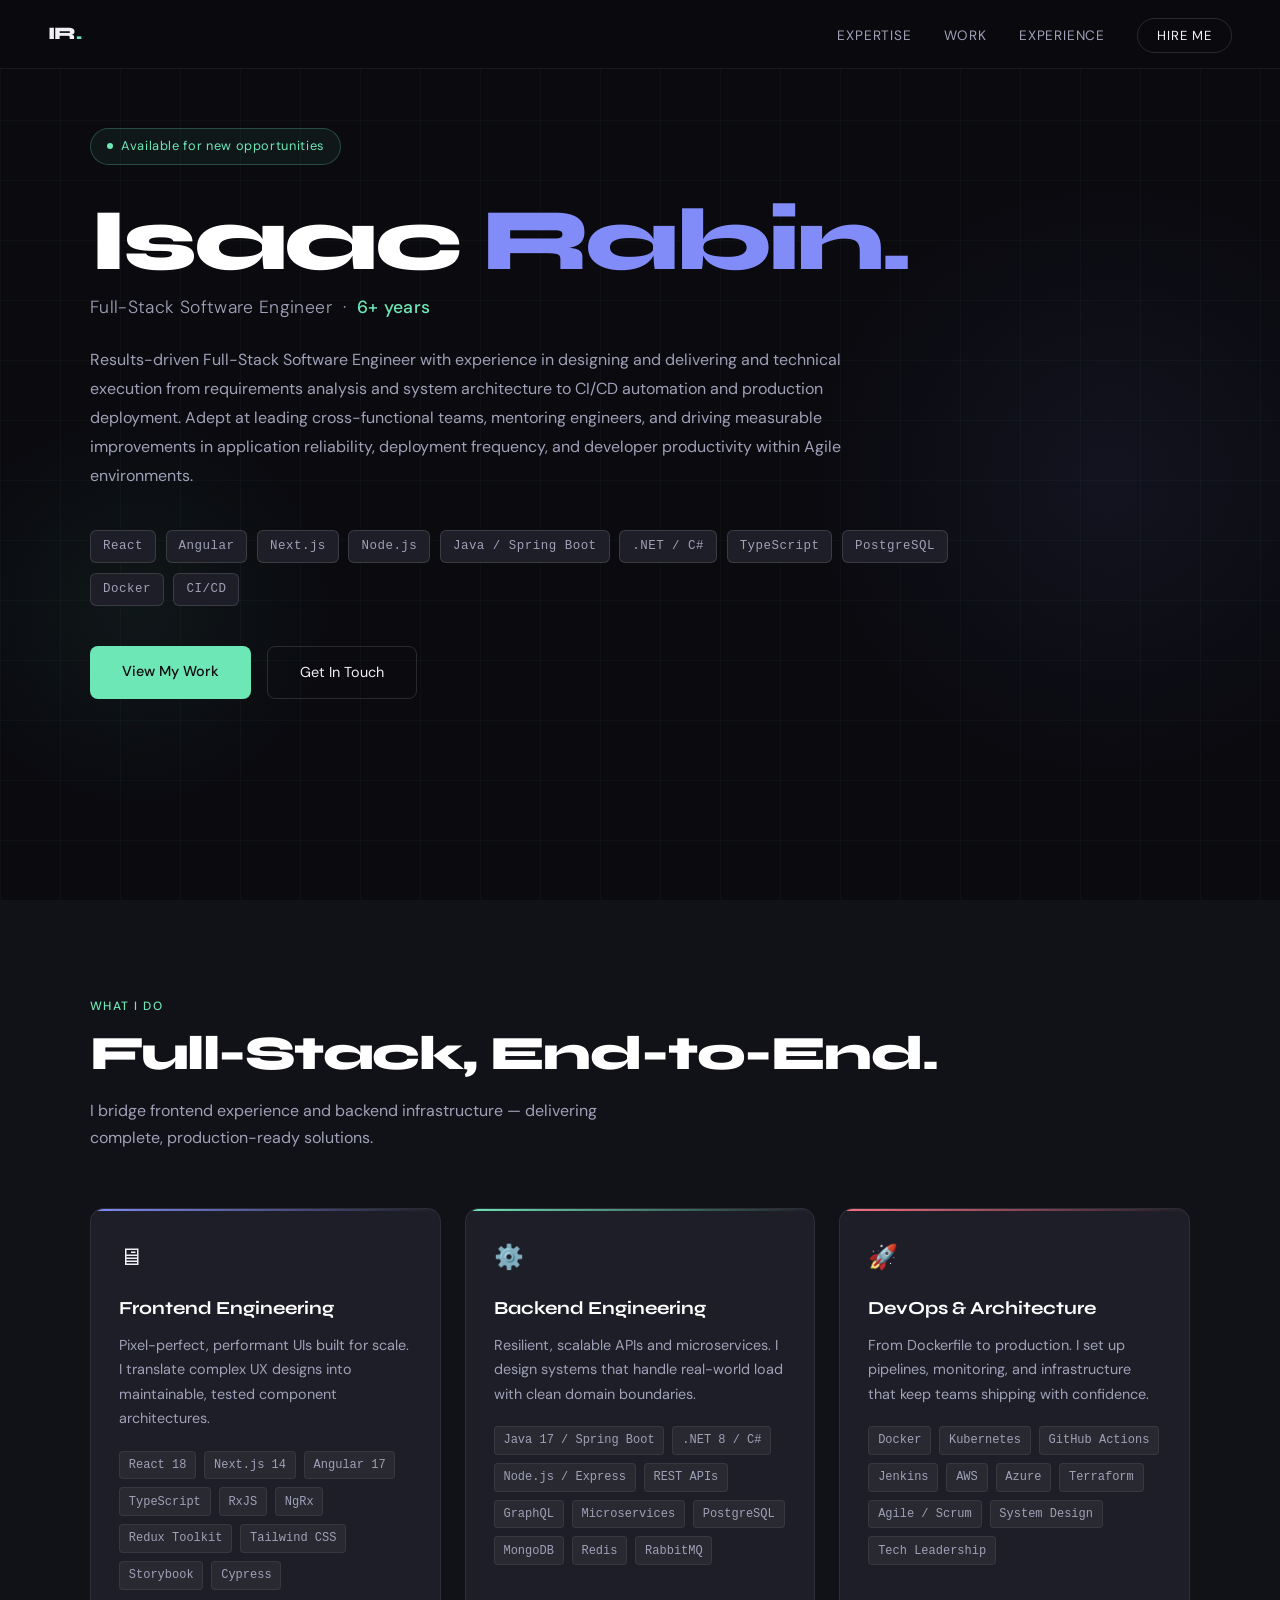
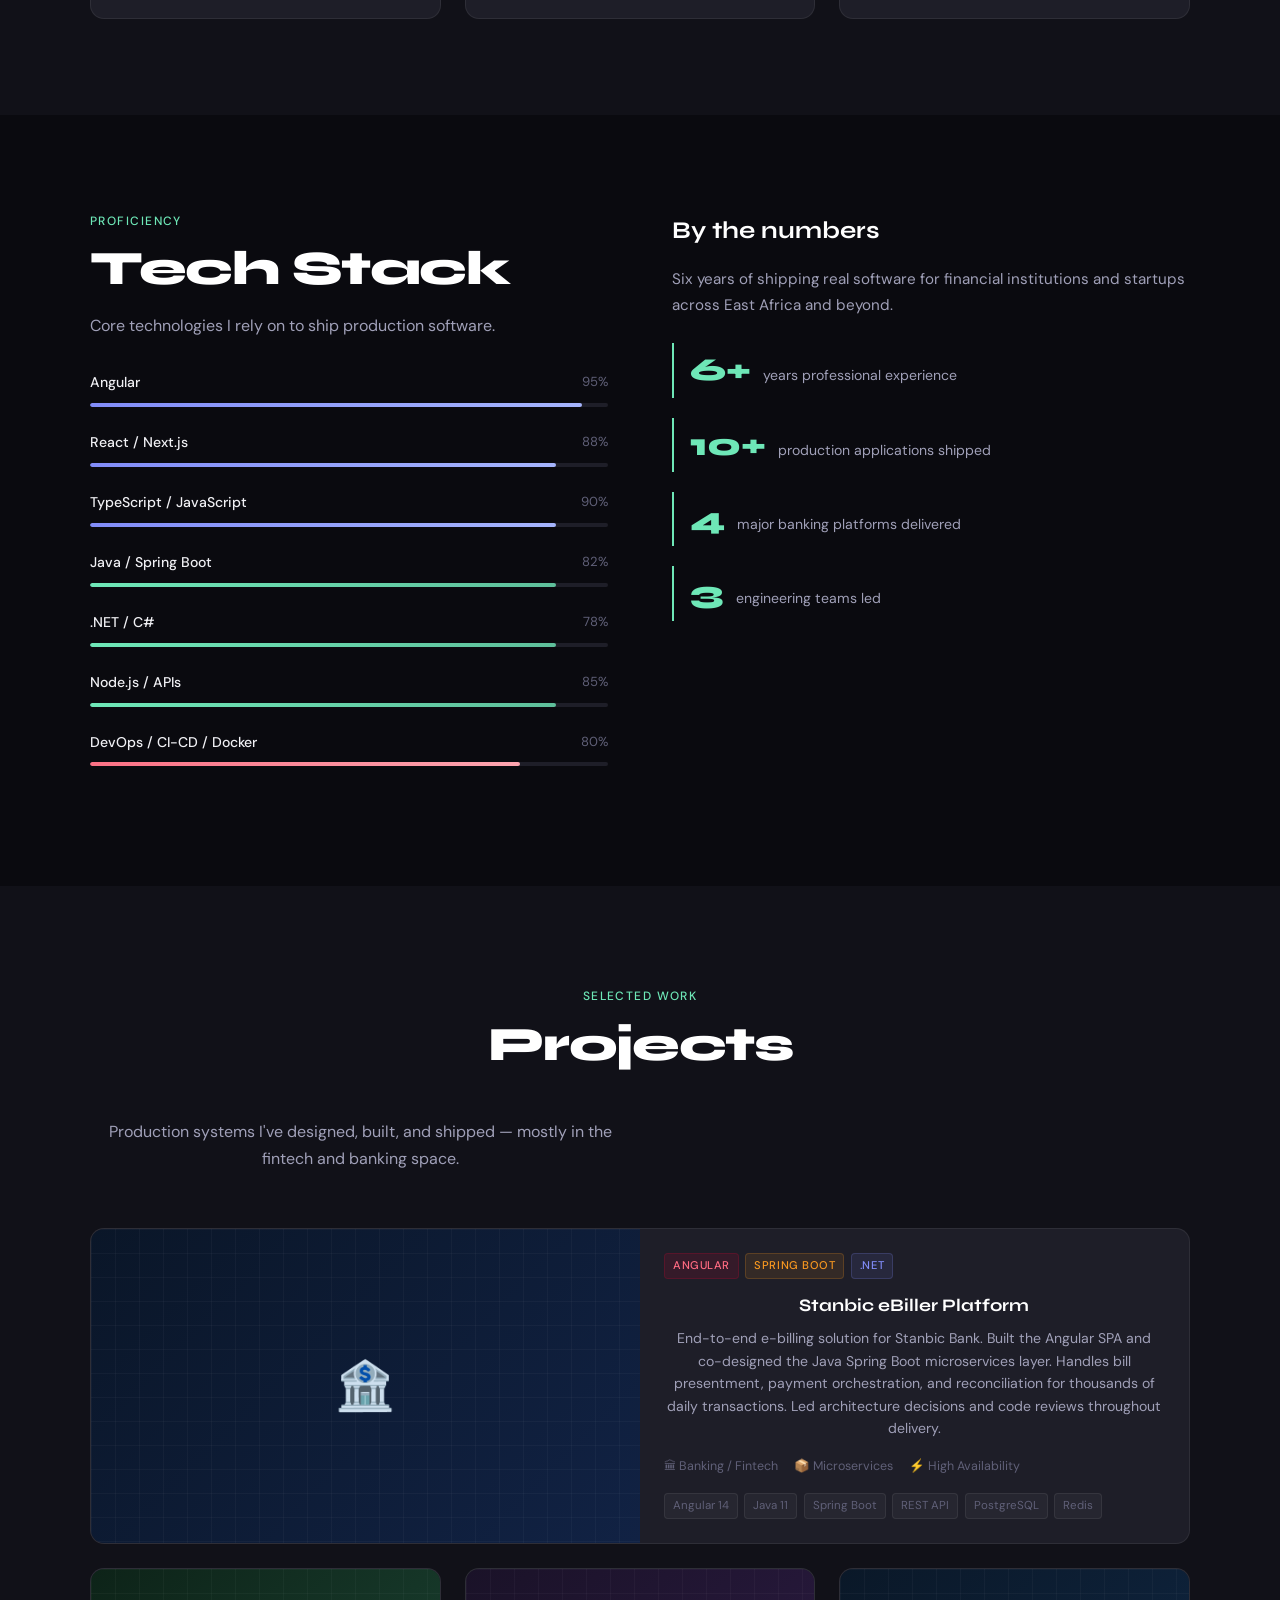
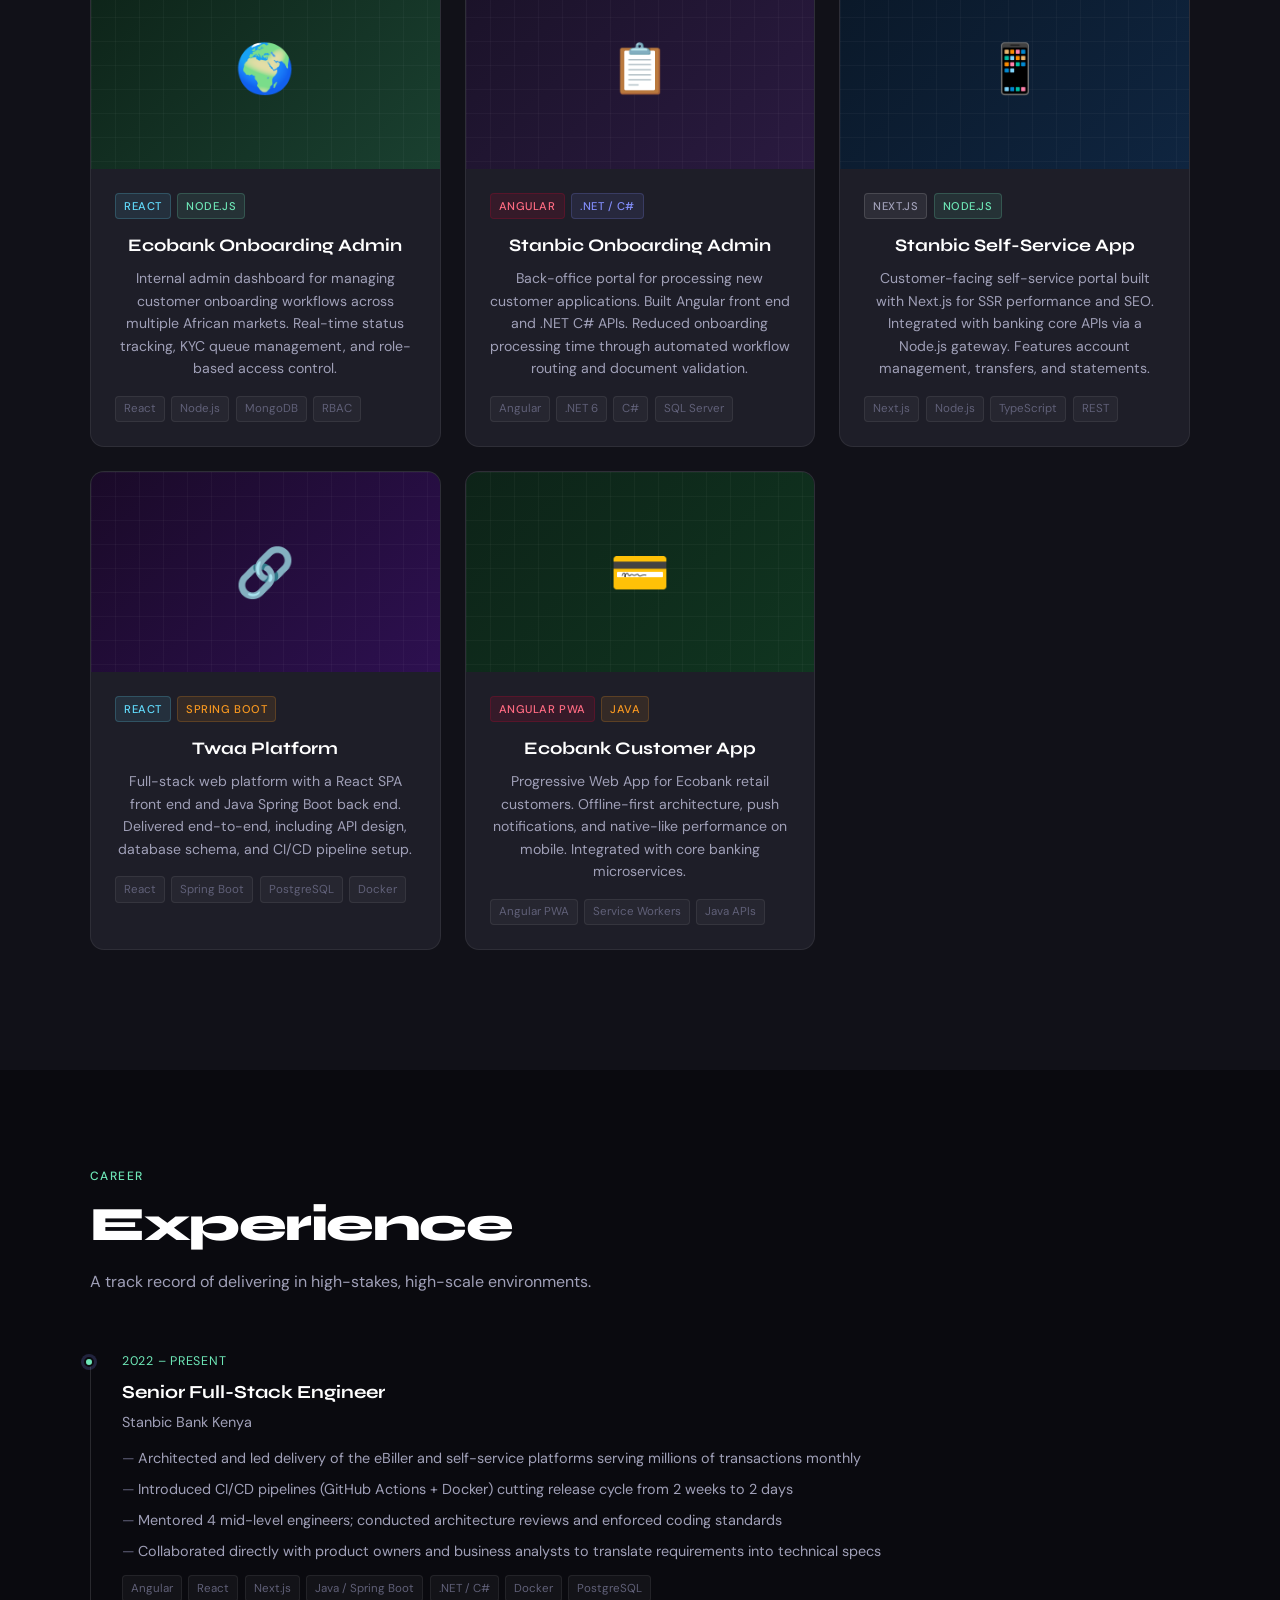
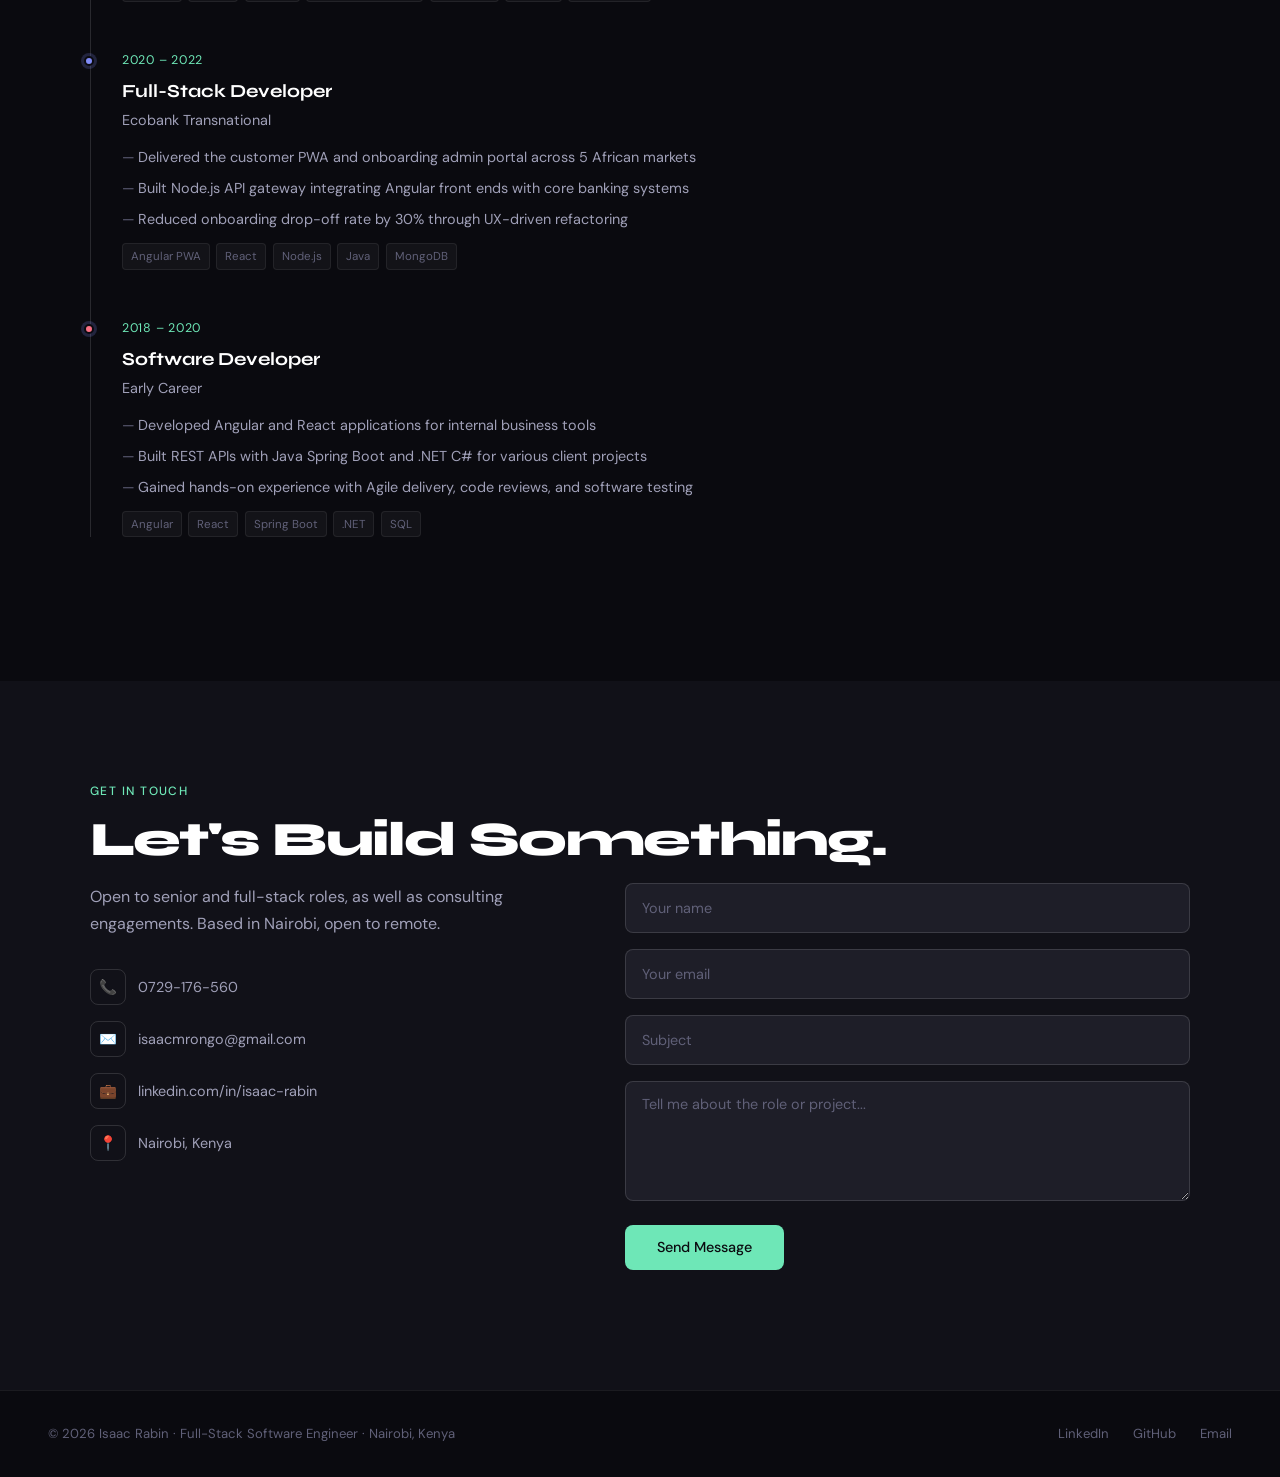
==== commit ef336a18: "updates" ====
--- a/index.html
+++ b/index.html
@@ -920,9 +920,9 @@
 
 <!-- FOOTER -->
 <footer>
-  <p>© 2024 Isaac Rabin · Full-Stack Software Engineer · Nairobi, Kenya</p>
+  <p>© 2026 Isaac Rabin · Full-Stack Software Engineer · Nairobi, Kenya</p>
   <div class="footer-links">
-    <a href="https://www.linkedin.com/in/isaac-rabin-0a6208141/" target="_blank">LinkedIn</a>
+    <a href="https://www.linkedin.com/in/isaac-rabin-588131400/" target="_blank">LinkedIn</a>
     <a href="https://github.com/isaacrabin" target="_blank">GitHub</a>
     <a href="mailto:isaacmrongo@gmail.com">Email</a>
   </div>
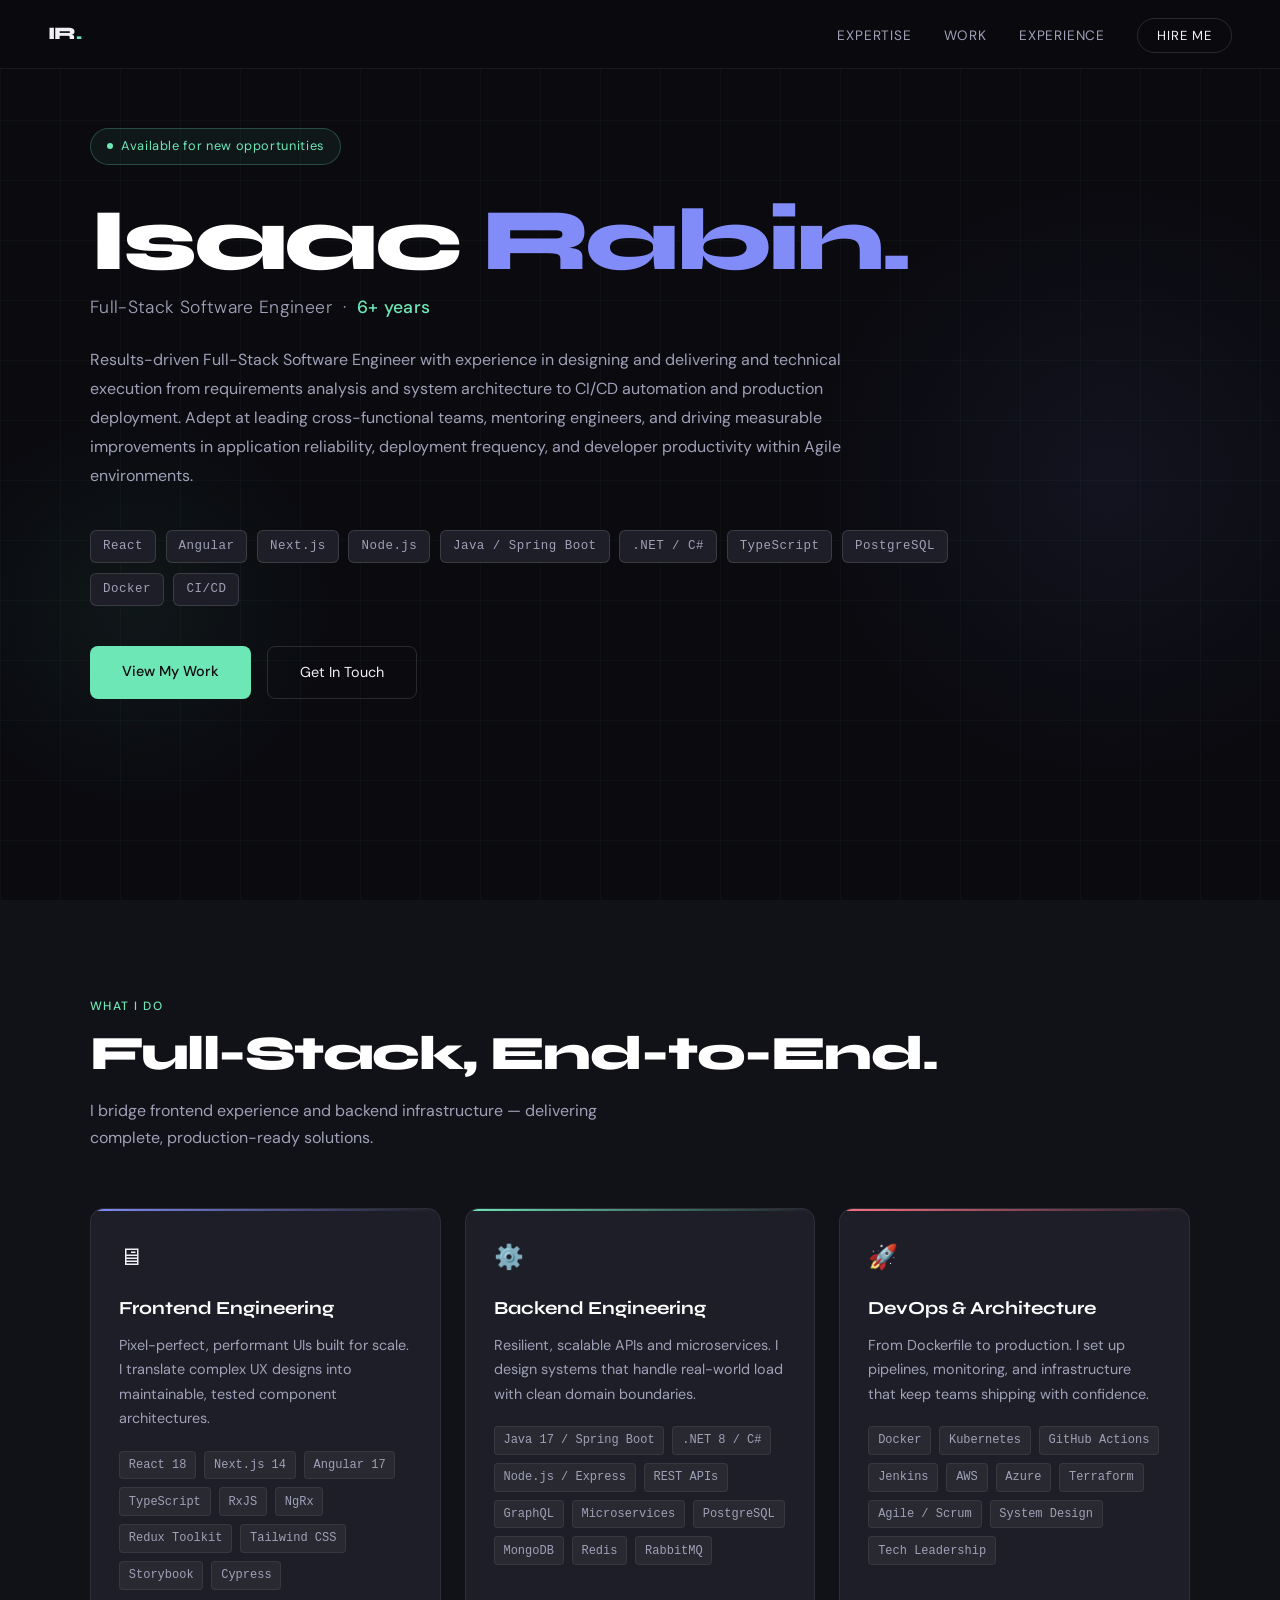
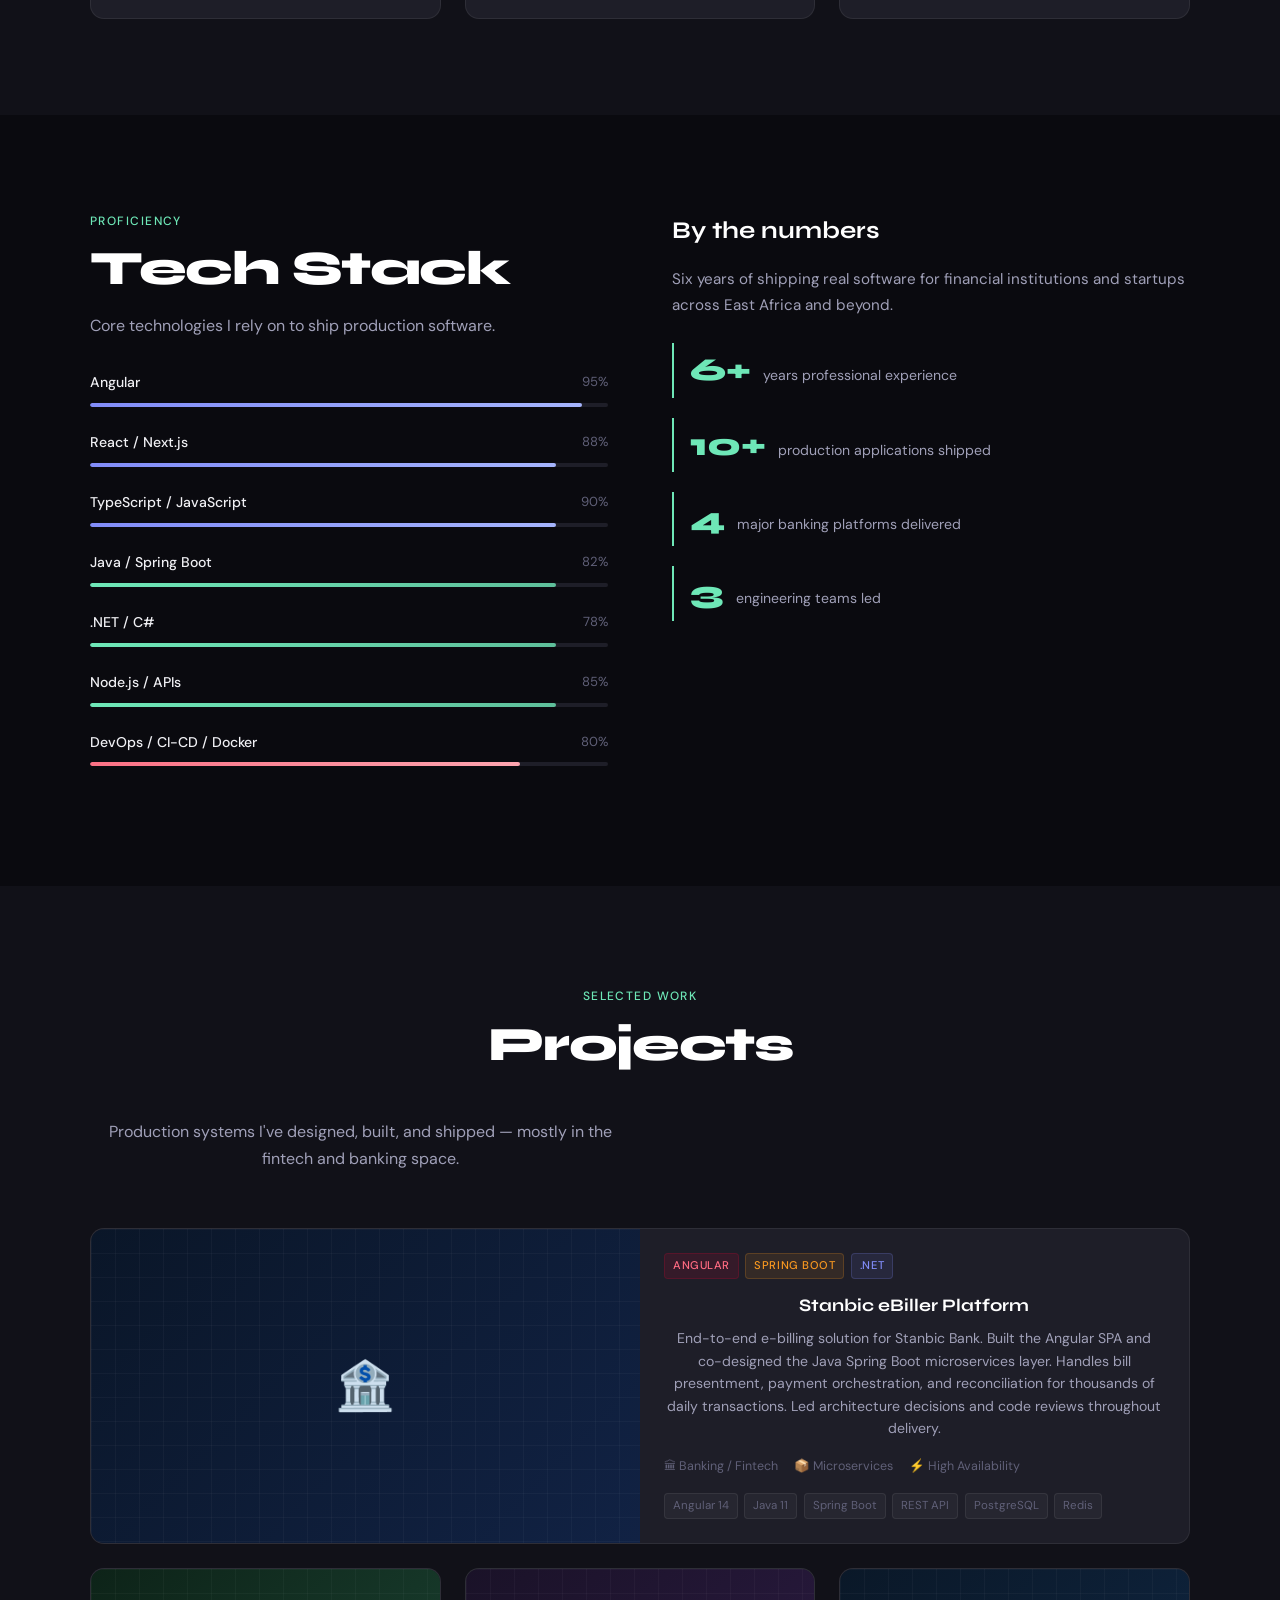
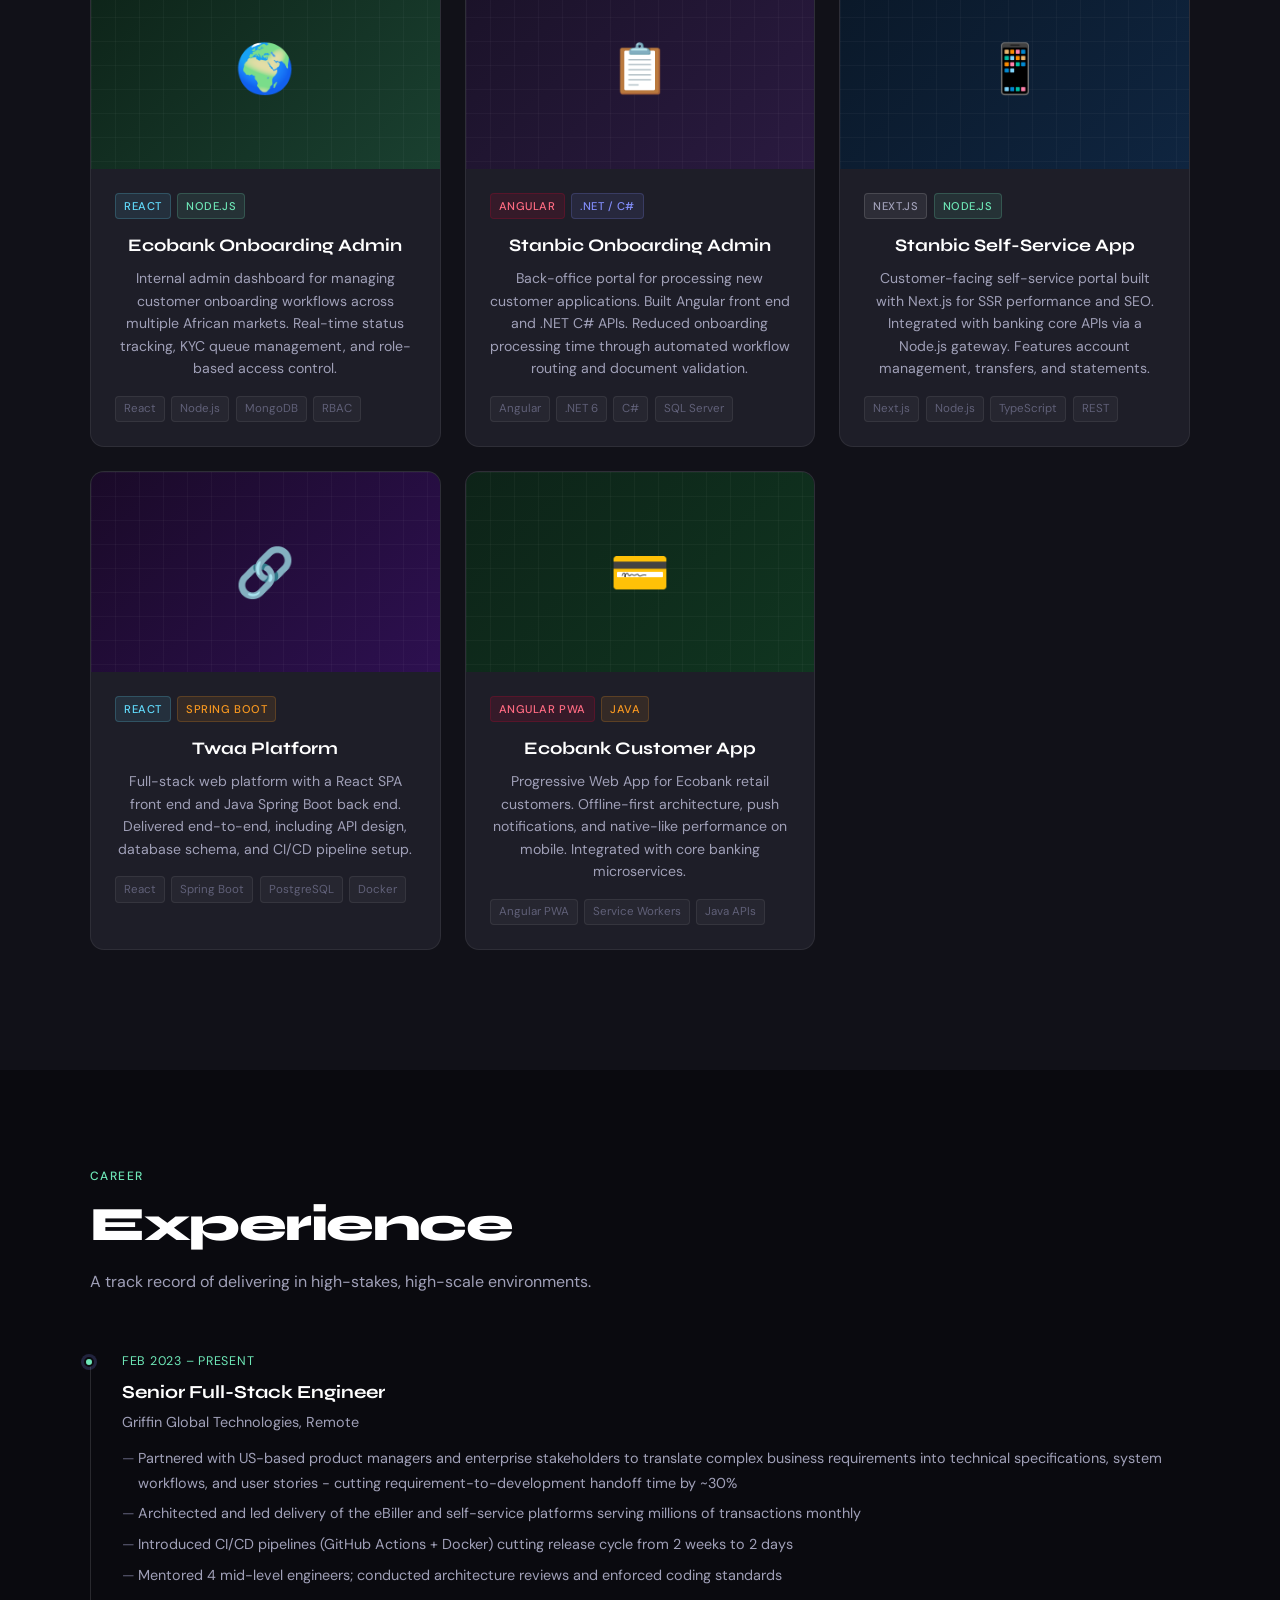
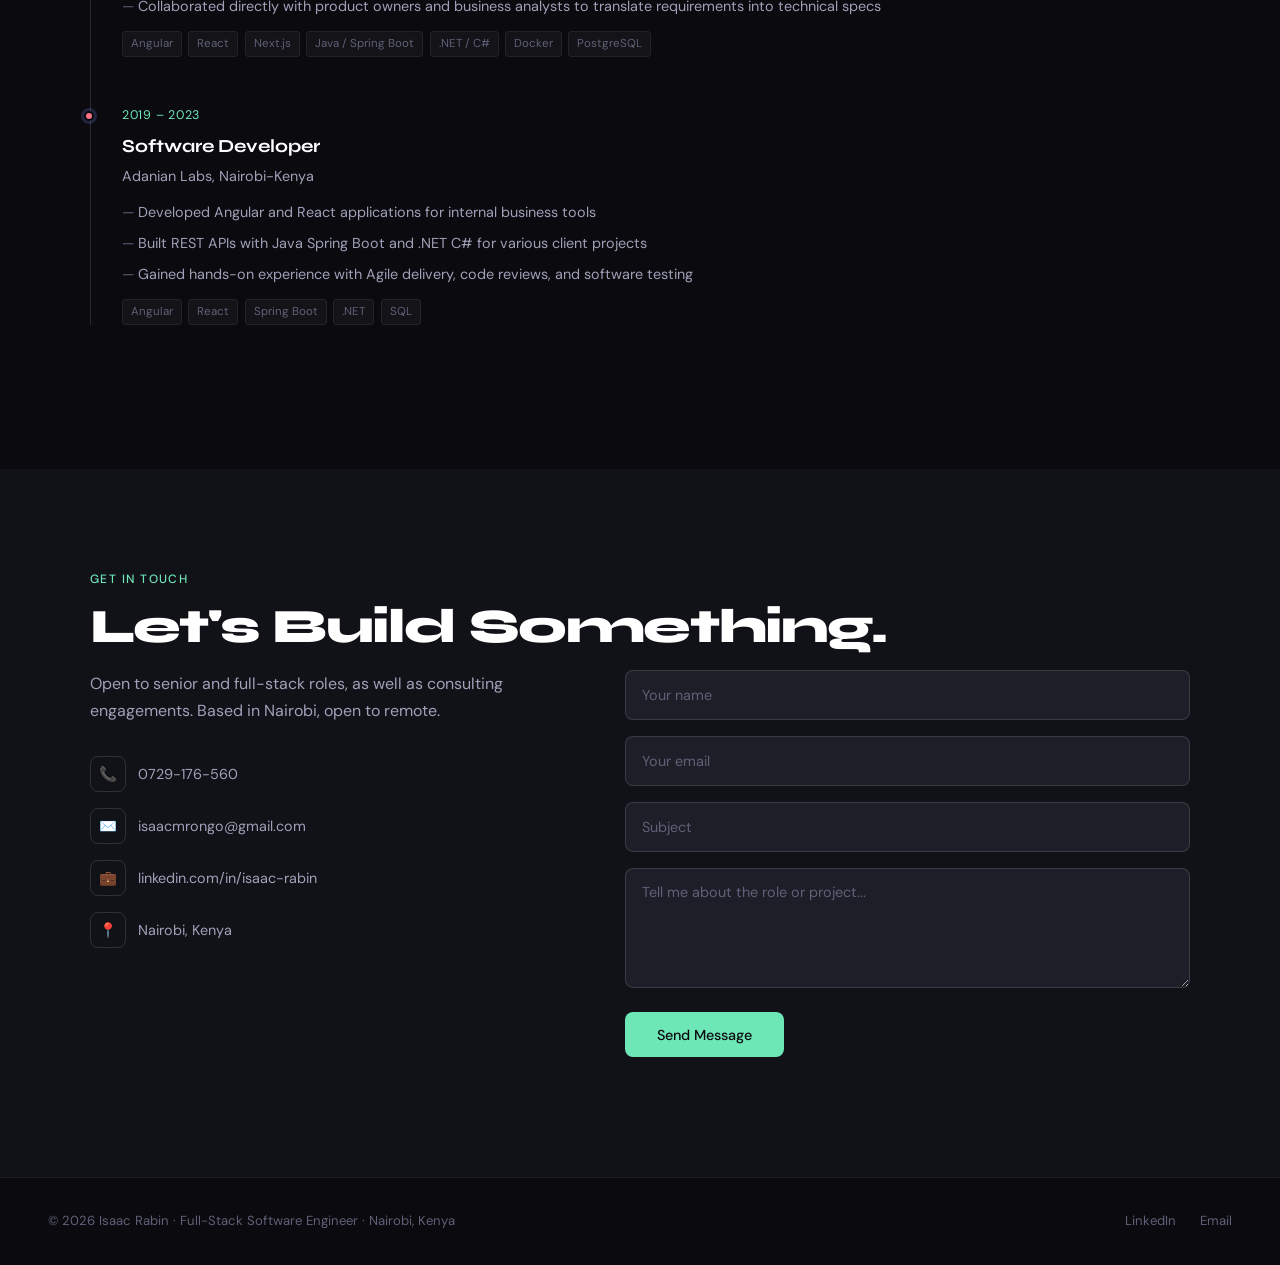
==== commit 0ac5cd56: "updates" ====
--- a/index.html
+++ b/index.html
@@ -819,10 +819,12 @@
     <div class="timeline">
       <div class="tl-item">
         <div class="tl-dot" style="background:var(--accent)"></div>
-        <p class="tl-period">2022 – Present</p>
+        <p class="tl-period">Feb 2023 – Present</p>
         <h3 class="tl-role">Senior Full-Stack Engineer</h3>
-        <p class="tl-company">Stanbic Bank Kenya</p>
+        <p class="tl-company">Griffin Global Technologies, Remote</p>
+
         <ul class="tl-points">
+          <li>Partnered with US-based product managers and enterprise stakeholders to translate complex business requirements into technical specifications, system workflows, and user stories - cutting requirement-to-development handoff time by ~30%</li>
           <li>Architected and led delivery of the eBiller and self-service platforms serving millions of transactions monthly</li>
           <li>Introduced CI/CD pipelines (GitHub Actions + Docker) cutting release cycle from 2 weeks to 2 days</li>
           <li>Mentored 4 mid-level engineers; conducted architecture reviews and enforced coding standards</li>
@@ -833,7 +835,7 @@
         </div>
       </div>
 
-      <div class="tl-item">
+      <!-- <div class="tl-item">
         <div class="tl-dot" style="background:var(--accent2)"></div>
         <p class="tl-period">2020 – 2022</p>
         <h3 class="tl-role">Full-Stack Developer</h3>
@@ -846,13 +848,13 @@
         <div class="tl-stack">
           <span class="tl-chip">Angular PWA</span><span class="tl-chip">React</span><span class="tl-chip">Node.js</span><span class="tl-chip">Java</span><span class="tl-chip">MongoDB</span>
         </div>
-      </div>
+      </div> -->
 
       <div class="tl-item">
         <div class="tl-dot" style="background:var(--accent3)"></div>
-        <p class="tl-period">2018 – 2020</p>
+        <p class="tl-period">2019 – 2023</p>
         <h3 class="tl-role">Software Developer</h3>
-        <p class="tl-company">Early Career</p>
+        <p class="tl-company">Adanian Labs, Nairobi-Kenya</p>
         <ul class="tl-points">
           <li>Developed Angular and React applications for internal business tools</li>
           <li>Built REST APIs with Java Spring Boot and .NET C# for various client projects</li>
@@ -883,7 +885,7 @@
             <span class="c-link-icon">✉️</span>
             <span>isaacmrongo@gmail.com</span>
           </a>
-          <a href="https://www.linkedin.com/in/isaac-rabin-0a6208141/" target="_blank" rel="noopener" class="c-link">
+          <a href="https://www.linkedin.com/in/isaac-rabin-588131400/" target="_blank" rel="noopener" class="c-link">
             <span class="c-link-icon">💼</span>
             <span>linkedin.com/in/isaac-rabin</span>
           </a>
@@ -923,7 +925,7 @@
   <p>© 2026 Isaac Rabin · Full-Stack Software Engineer · Nairobi, Kenya</p>
   <div class="footer-links">
     <a href="https://www.linkedin.com/in/isaac-rabin-588131400/" target="_blank">LinkedIn</a>
-    <a href="https://github.com/isaacrabin" target="_blank">GitHub</a>
+    <!-- <a href="https://github.com/isaacrabin" target="_blank">GitHub</a> -->
     <a href="mailto:isaacmrongo@gmail.com">Email</a>
   </div>
 </footer>
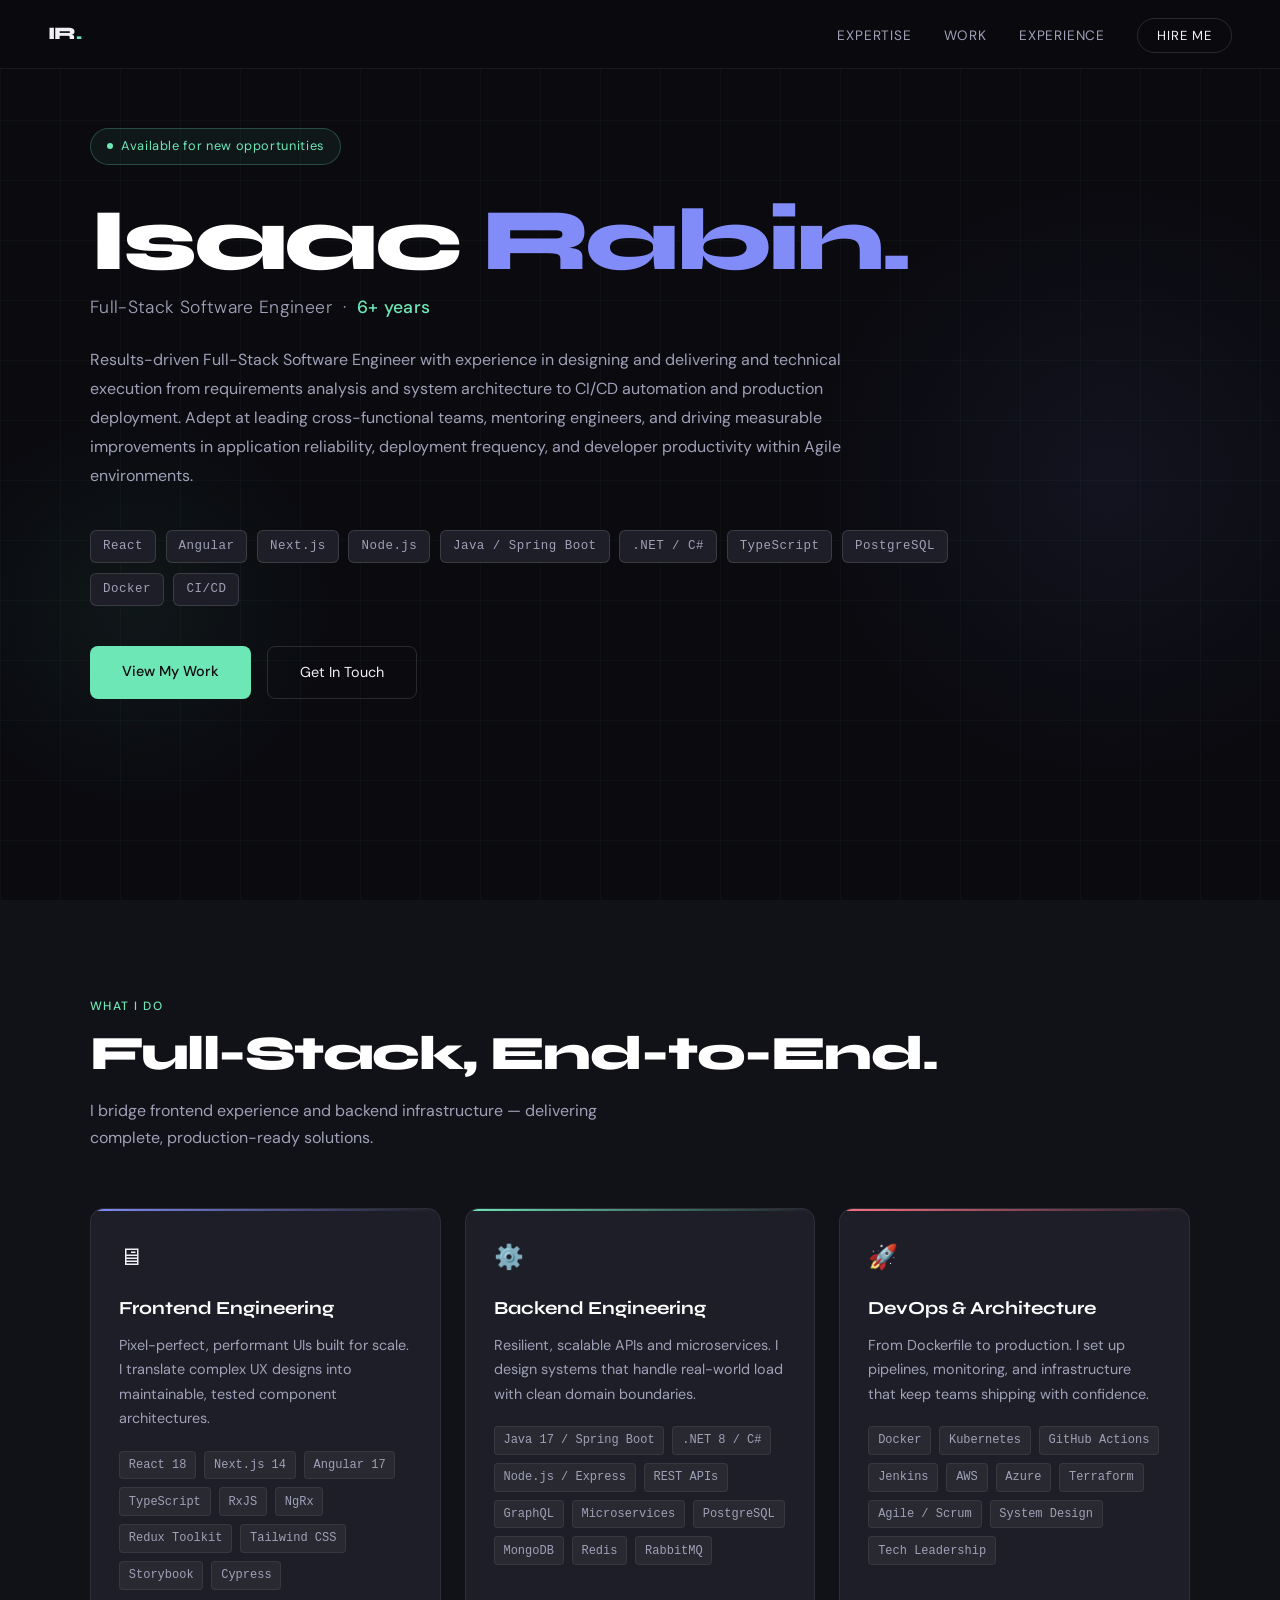
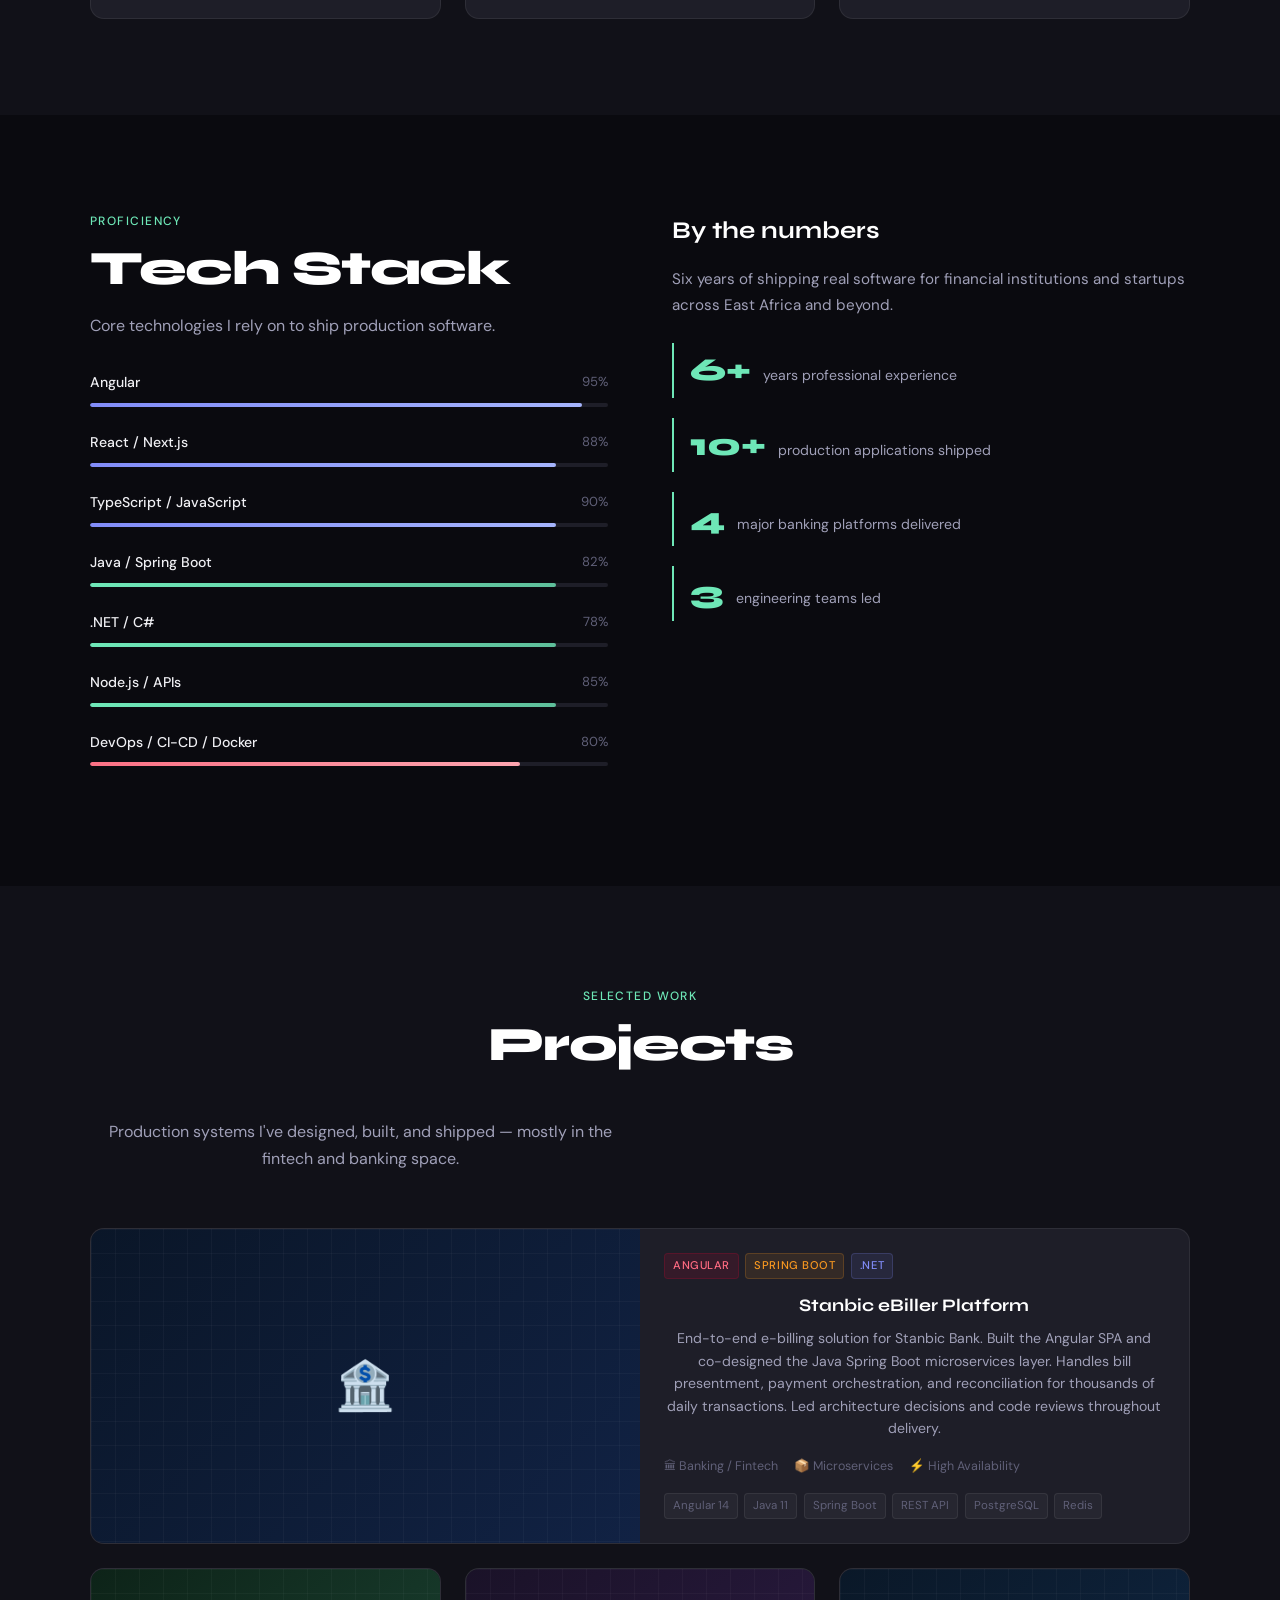
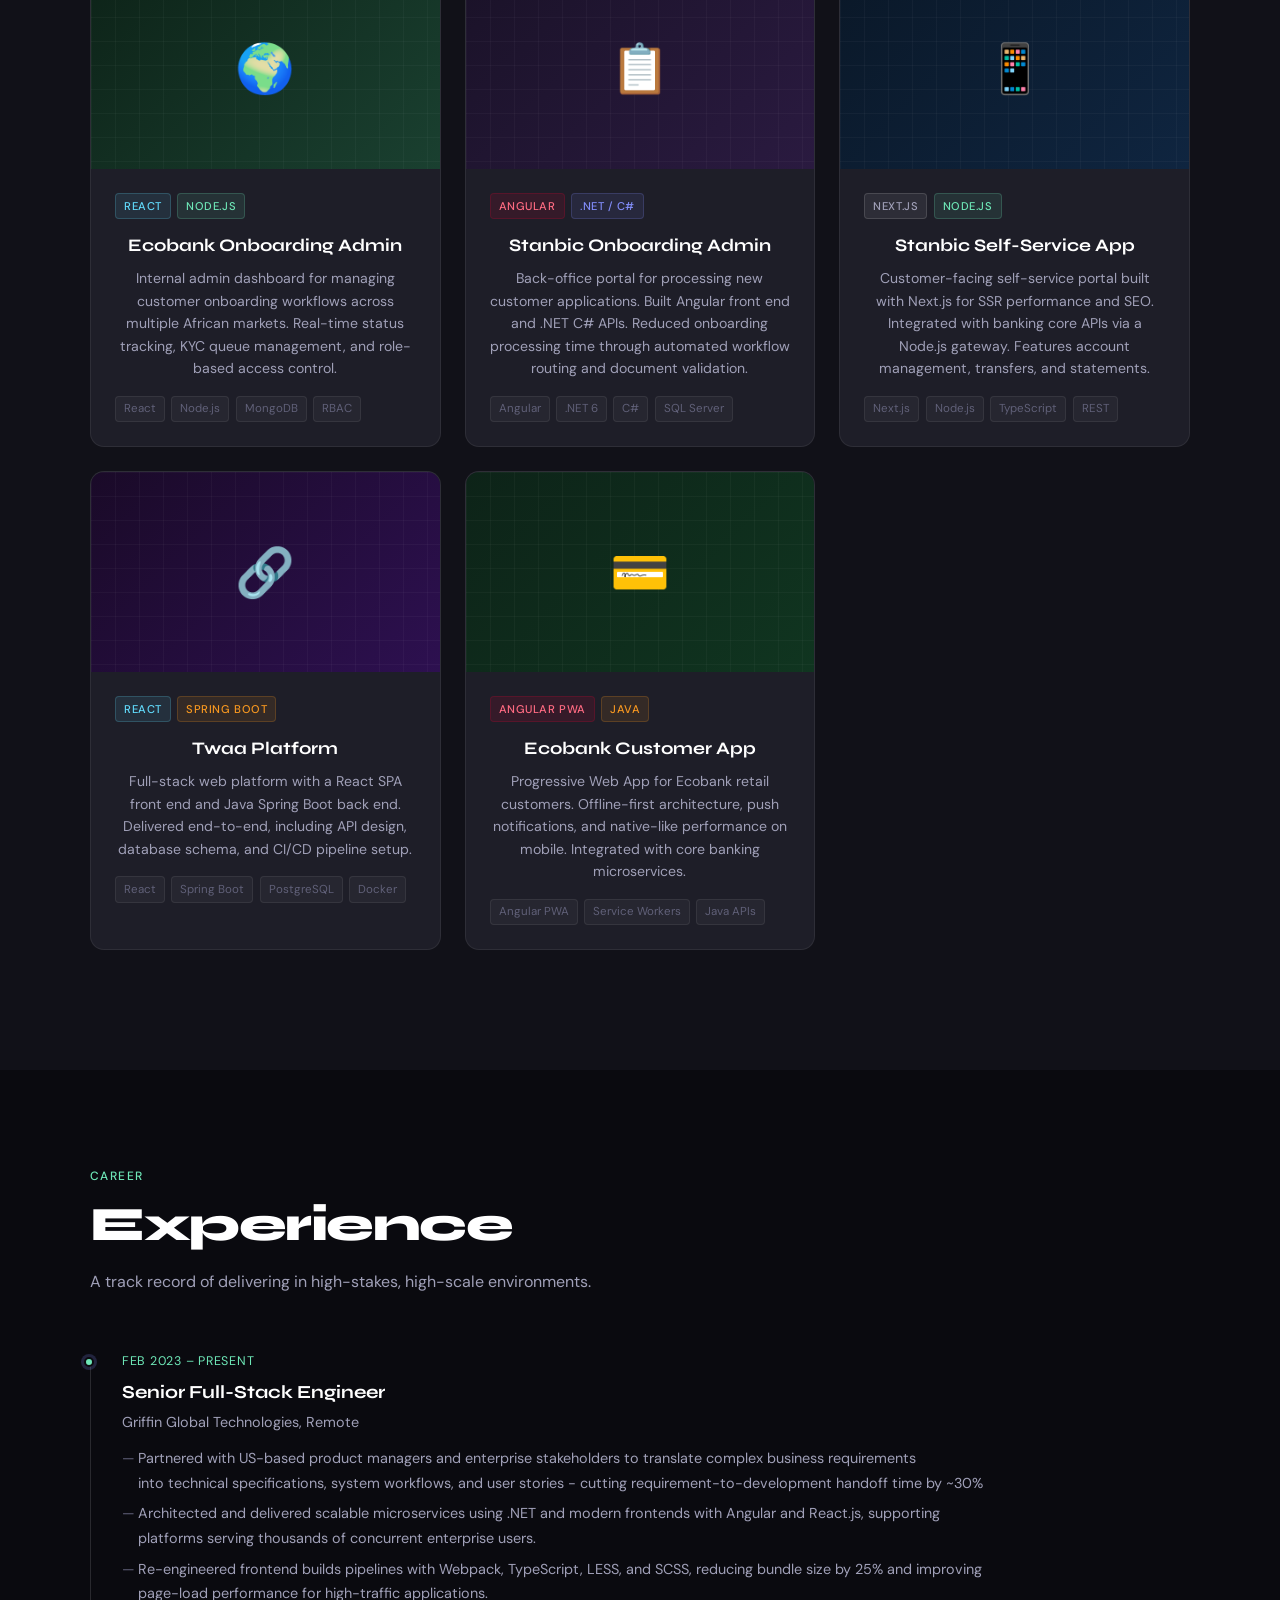
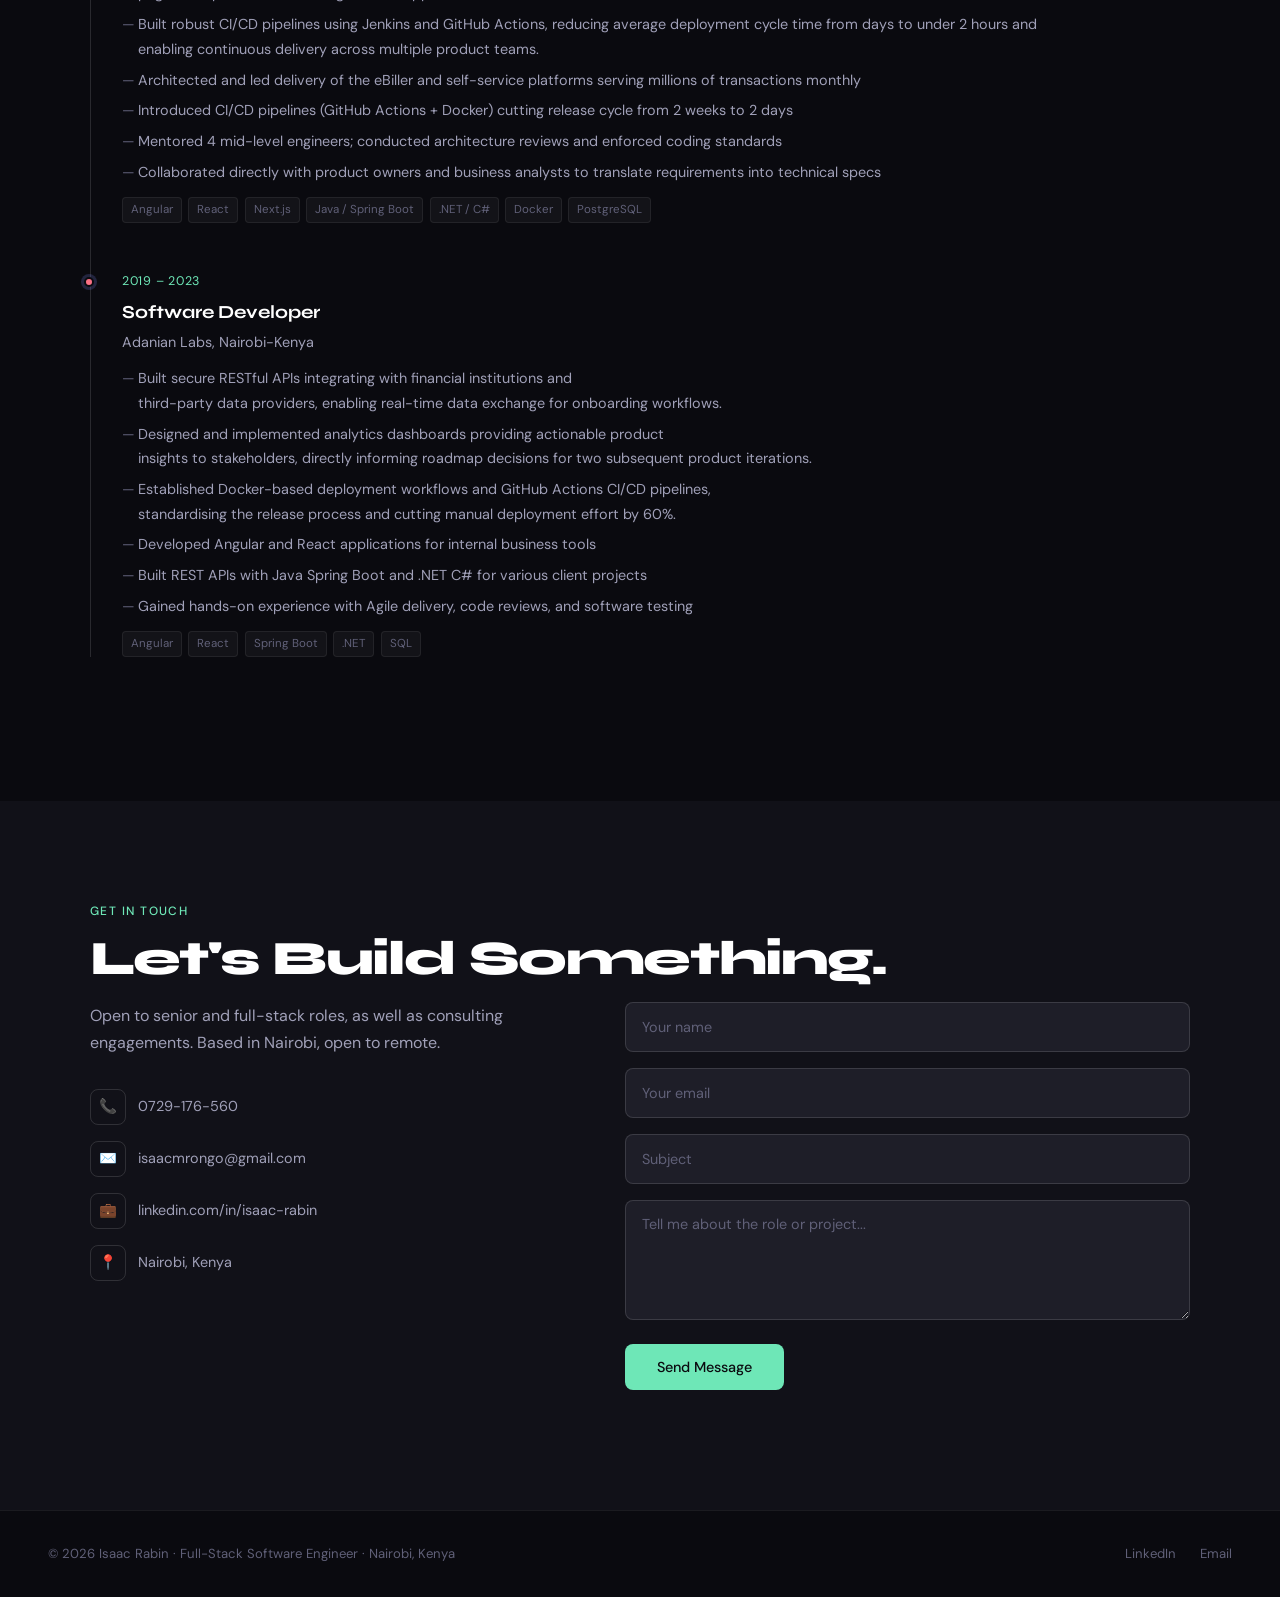
==== commit 8ec3296a: "updates" ====
--- a/index.html
+++ b/index.html
@@ -824,7 +824,10 @@
         <p class="tl-company">Griffin Global Technologies, Remote</p>
 
         <ul class="tl-points">
-          <li>Partnered with US-based product managers and enterprise stakeholders to translate complex business requirements into technical specifications, system workflows, and user stories - cutting requirement-to-development handoff time by ~30%</li>
+          <li>Partnered with US-based product managers and enterprise stakeholders to translate complex business requirements <br> into technical specifications, system workflows, and user stories - cutting requirement-to-development handoff time by ~30%</li>
+          <li>Architected and delivered scalable microservices using .NET and modern frontends with Angular and React.js, supporting <br> platforms serving thousands of concurrent enterprise users.</li>
+          <li>Re-engineered frontend builds pipelines with Webpack, TypeScript, LESS, and SCSS, reducing bundle size by 25% and improving <br> page-load performance for high-traffic applications.</li>
+          <li>Built robust CI/CD pipelines using Jenkins and GitHub Actions, reducing average deployment cycle time from days to under 2 hours and <br> enabling continuous delivery across multiple product teams.</li>
           <li>Architected and led delivery of the eBiller and self-service platforms serving millions of transactions monthly</li>
           <li>Introduced CI/CD pipelines (GitHub Actions + Docker) cutting release cycle from 2 weeks to 2 days</li>
           <li>Mentored 4 mid-level engineers; conducted architecture reviews and enforced coding standards</li>
@@ -856,6 +859,9 @@
         <h3 class="tl-role">Software Developer</h3>
         <p class="tl-company">Adanian Labs, Nairobi-Kenya</p>
         <ul class="tl-points">
+          <li>Built secure RESTful APIs integrating with financial institutions and <br> third-party data providers, enabling real-time data exchange for onboarding workflows.</li>
+          <li>Designed and implemented analytics dashboards providing actionable product <br> insights to stakeholders, directly informing roadmap decisions for two subsequent product iterations.</li>
+          <li>Established Docker-based deployment workflows and GitHub Actions CI/CD pipelines, <br> standardising the release process and cutting manual deployment effort by 60%.</li>
           <li>Developed Angular and React applications for internal business tools</li>
           <li>Built REST APIs with Java Spring Boot and .NET C# for various client projects</li>
           <li>Gained hands-on experience with Agile delivery, code reviews, and software testing</li>
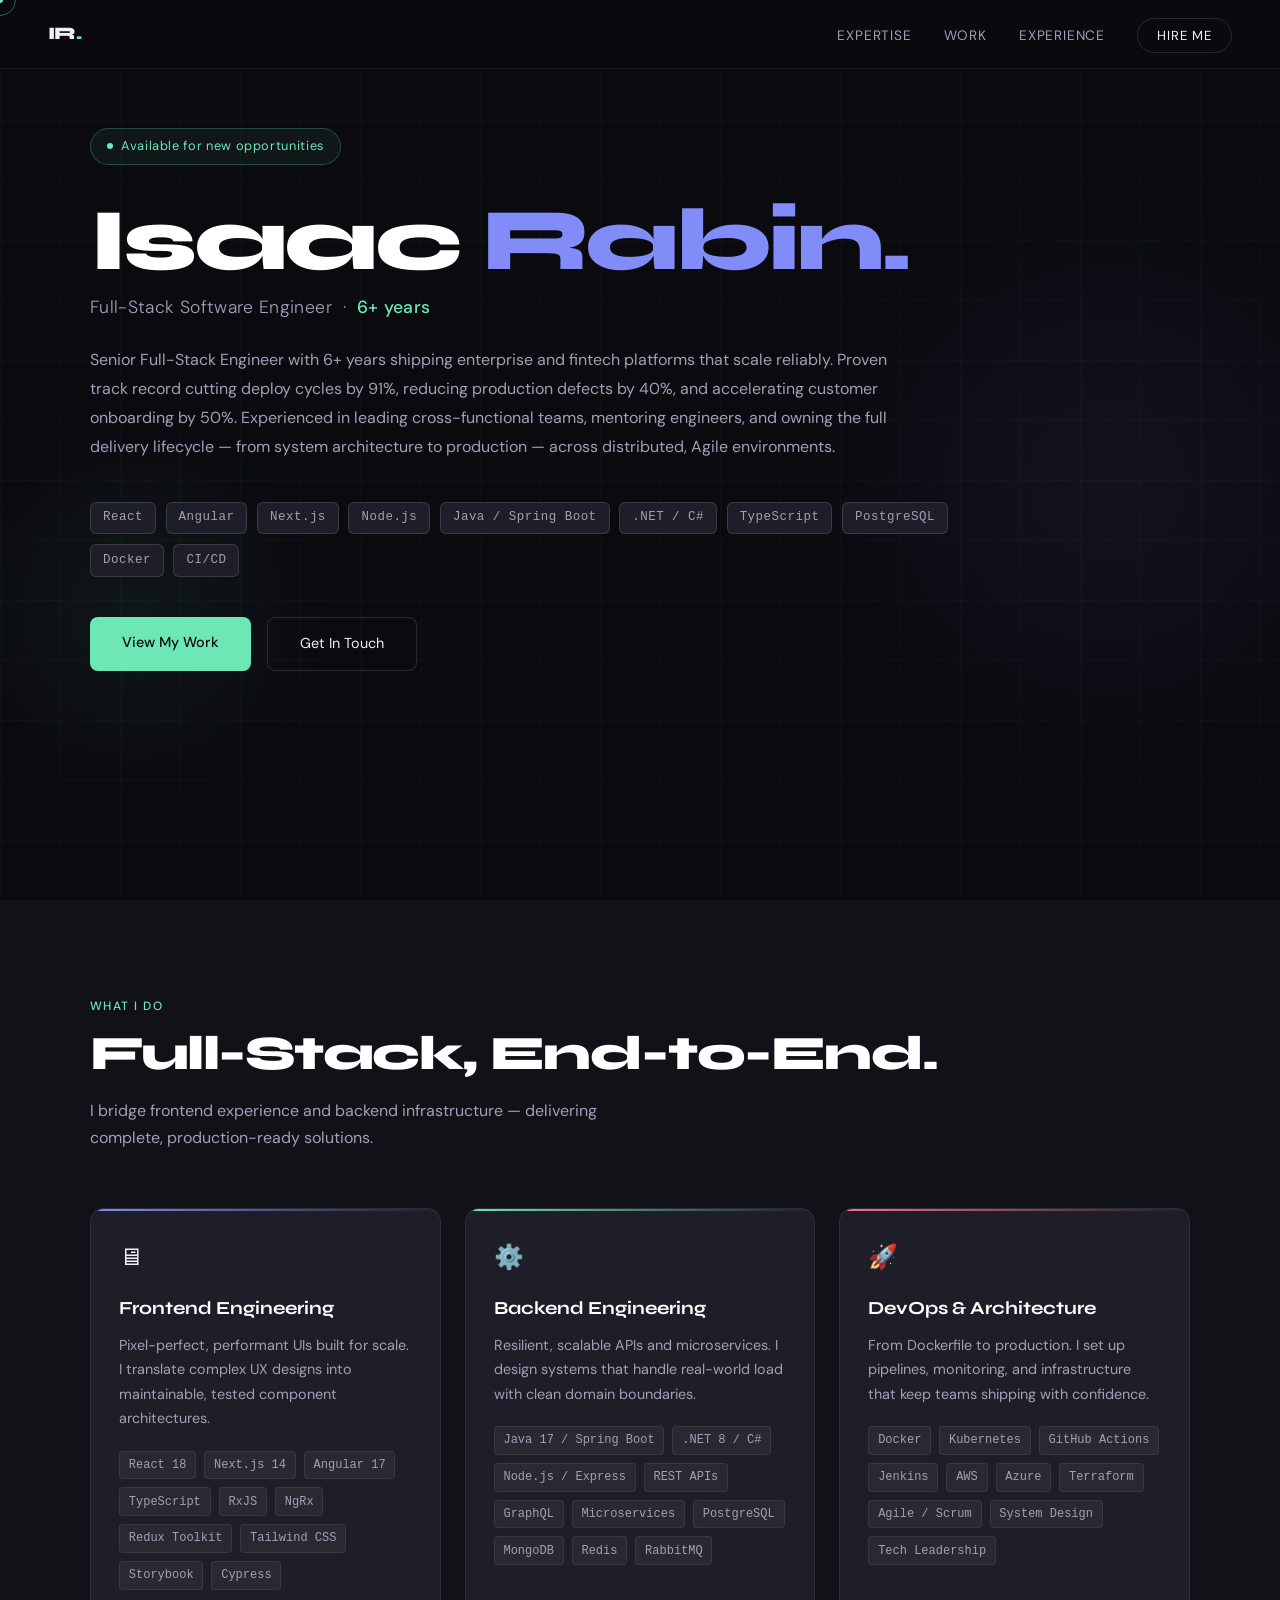
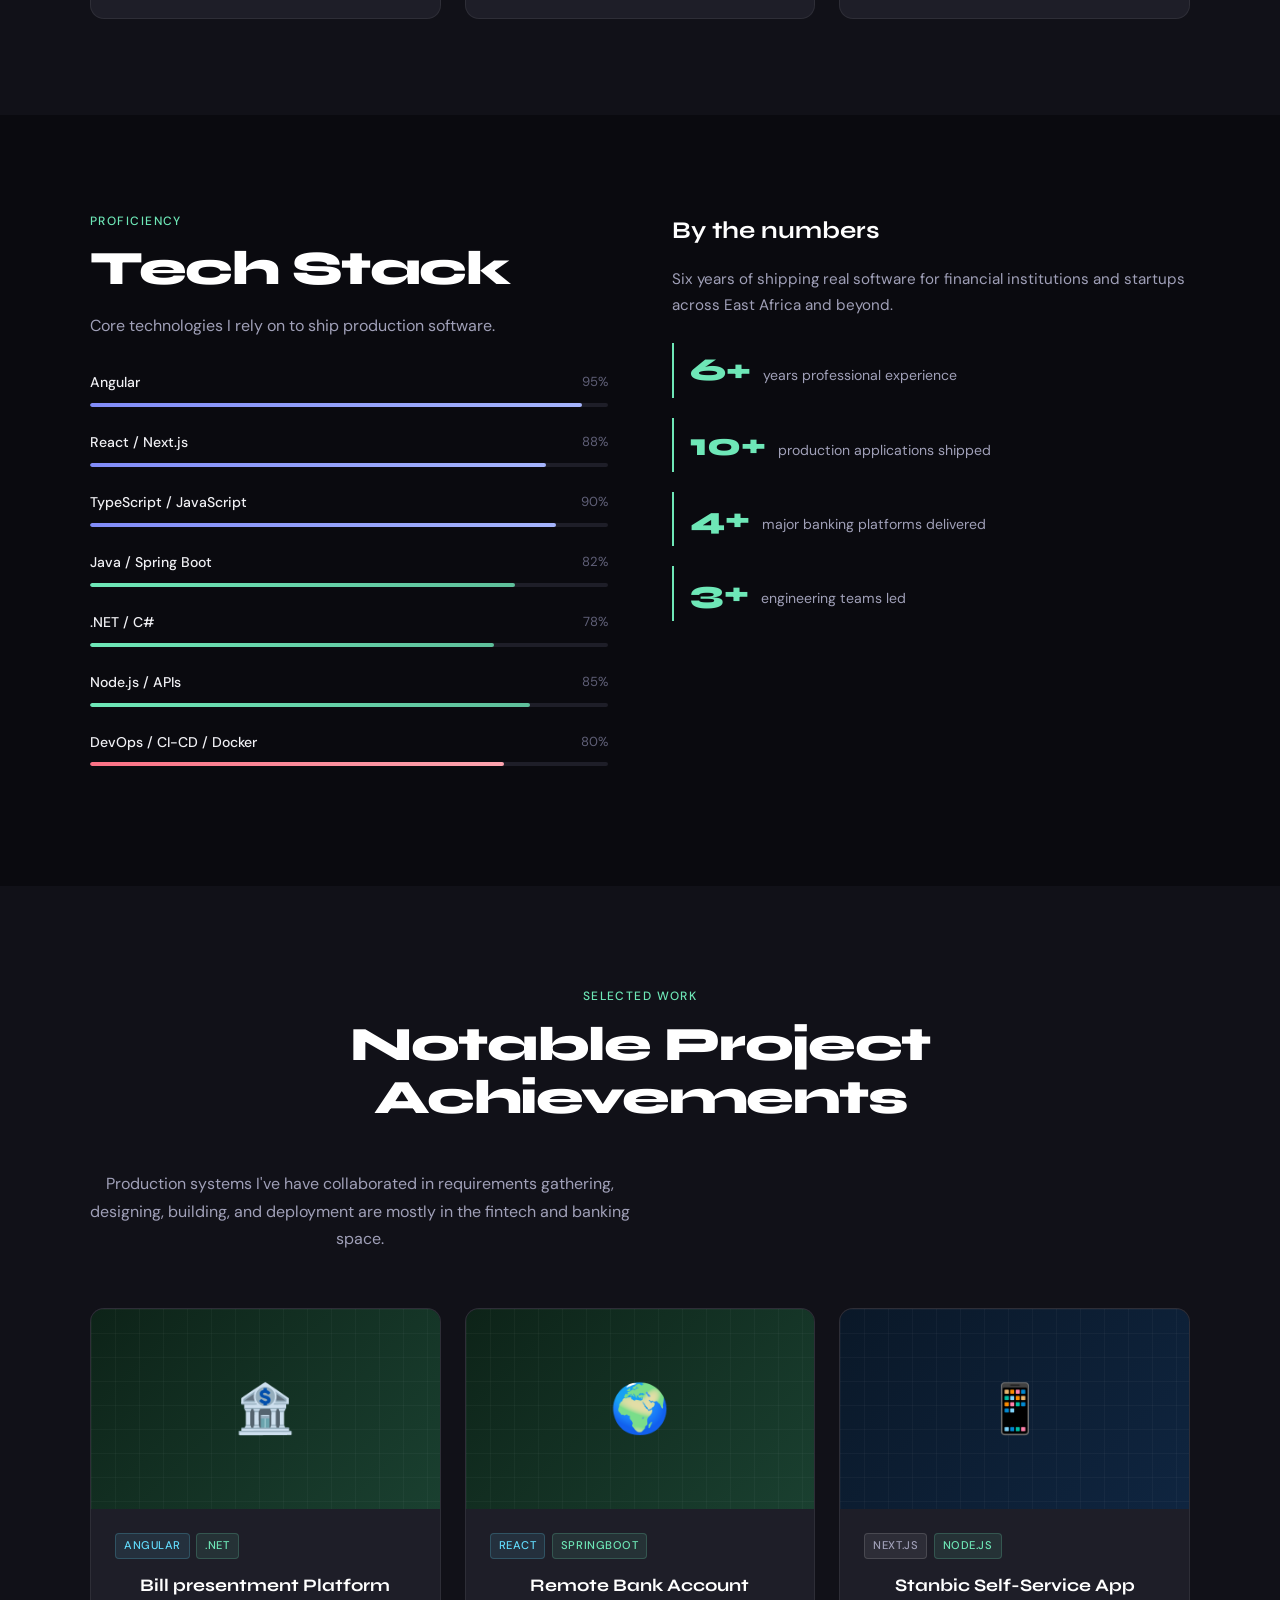
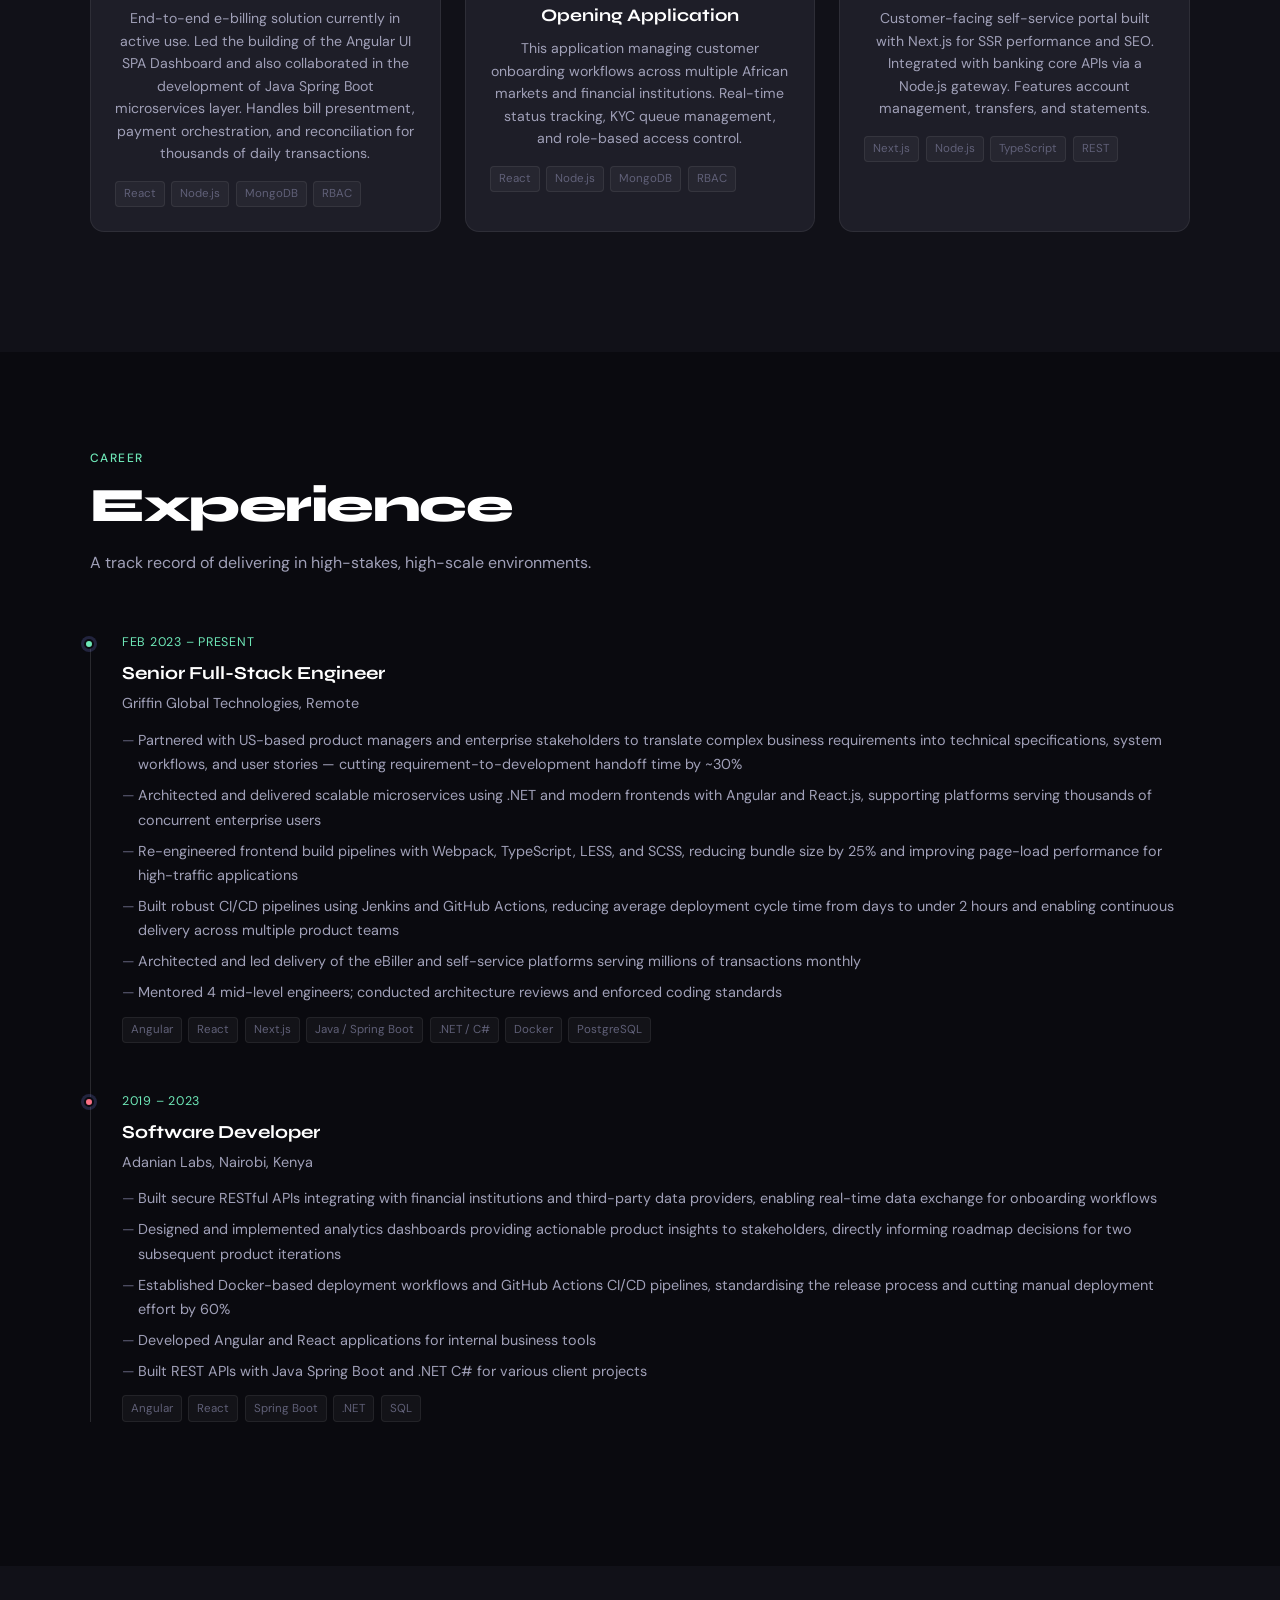
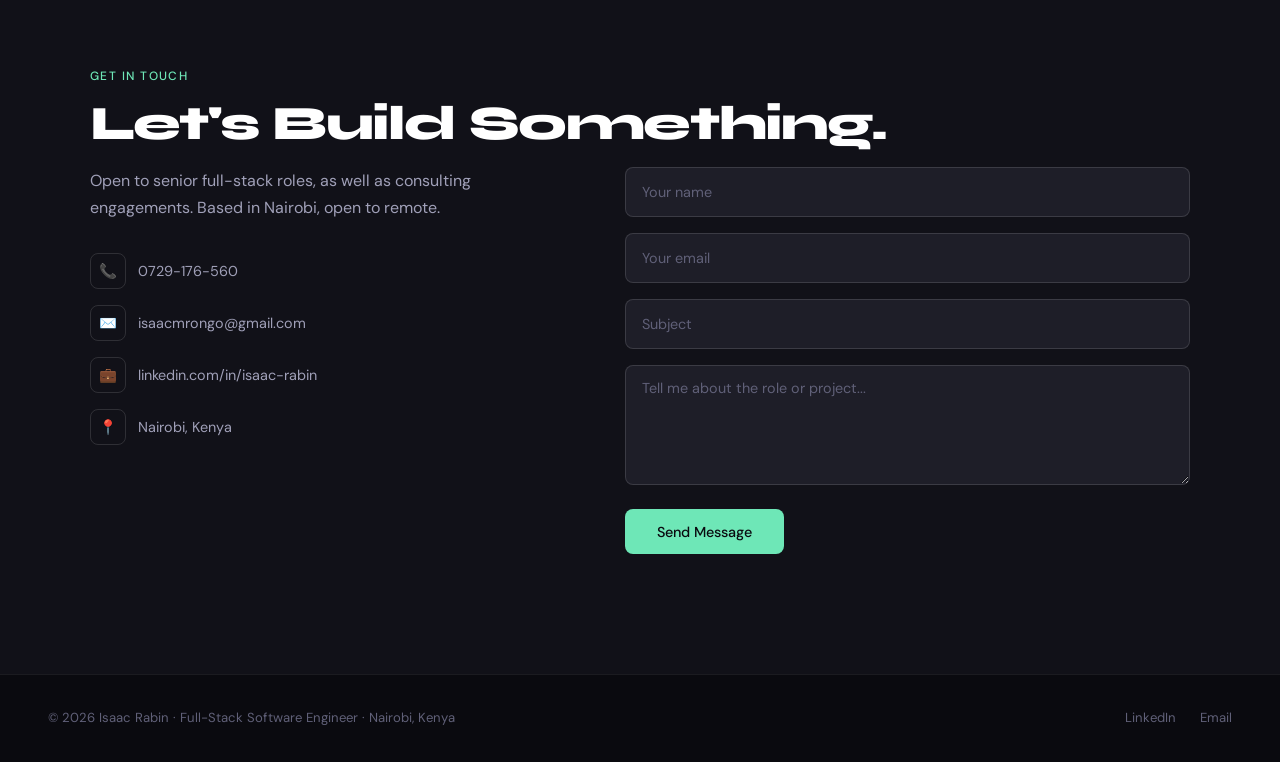
==== commit 29aa0d1a: "updates" ====
--- a/index.html
+++ b/index.html
@@ -6,8 +6,8 @@
   <meta name="viewport" content="width=device-width, initial-scale=1">
   <meta name="description" content="Isaac Rabin — Full-Stack Software Engineer specializing in React, Angular, NextJs, Node.js, Java Spring Boot, and .NET C#">
   <link href="https://fonts.googleapis.com/css2?family=Syne:wght@400;700;800&family=DM+Sans:ital,wght@0,300;0,400;0,500;1,300&display=swap" rel="stylesheet">
+  <link rel="stylesheet" href="css/animate.min.css">
   <link rel="stylesheet" href="css/templatemo-style.css">
-  <link rel="stylesheet" href="css/animate.min.css">
   <style>
     *, *::before, *::after { box-sizing: border-box; margin: 0; padding: 0; }
 
@@ -47,6 +47,12 @@
       background: rgba(10,10,15,0.85);
       backdrop-filter: blur(12px);
       border-bottom: 1px solid var(--border);
+      transition: padding 0.3s, background 0.3s;
+    }
+    nav.scrolled {
+      padding: 0.75rem 3rem;
+      background: rgba(10,10,15,0.97);
+      border-bottom-color: var(--border2);
     }
     .nav-logo {
       font-family: var(--font-head);
@@ -65,8 +71,17 @@
       letter-spacing: 0.06em;
       text-transform: uppercase;
       transition: color 0.2s;
+      position: relative;
+    }
+    nav ul a::after {
+      content: '';
+      position: absolute; bottom: -4px; left: 0; right: 0;
+      height: 1px; background: var(--accent);
+      transform: scaleX(0); transform-origin: left;
+      transition: transform 0.25s;
     }
     nav ul a:hover { color: var(--accent); }
+    nav ul a:hover::after { transform: scaleX(1); }
     .nav-cta {
       background: transparent;
       border: 1px solid var(--border2);
@@ -76,6 +91,7 @@
       font-size: 0.82rem !important;
       transition: border-color 0.2s, background 0.2s !important;
     }
+    .nav-cta::after { display: none !important; }
     .nav-cta:hover { border-color: var(--accent) !important; background: rgba(110,231,183,0.08) !important; color: var(--accent) !important; }
 
     /* ── HERO ── */
@@ -97,12 +113,18 @@
       width: 600px; height: 600px; border-radius: 50%;
       background: radial-gradient(circle, rgba(129,140,248,0.07) 0%, transparent 70%);
       pointer-events: none;
+      animation: floatGlow 8s ease-in-out infinite;
     }
     .hero-glow2 {
       position: absolute; bottom: 10%; left: -5%;
       width: 400px; height: 400px; border-radius: 50%;
       background: radial-gradient(circle, rgba(110,231,183,0.06) 0%, transparent 70%);
       pointer-events: none;
+      animation: floatGlow 10s ease-in-out infinite reverse;
+    }
+    @keyframes floatGlow {
+      0%, 100% { transform: translateY(0px) scale(1); }
+      50% { transform: translateY(-30px) scale(1.05); }
     }
     .hero-inner { max-width: 900px; position: relative; z-index: 1; }
     .hero-badge {
@@ -160,9 +182,10 @@
       color: var(--text2);
       letter-spacing: 0.04em;
       font-family: 'DM Mono', monospace;
-      transition: border-color 0.2s, color 0.2s;
-    }
-    .stack-chip:hover { border-color: var(--accent); color: var(--accent); }
+      transition: border-color 0.2s, color 0.2s, transform 0.2s;
+      cursor: default;
+    }
+    .stack-chip:hover { border-color: var(--accent); color: var(--accent); transform: translateY(-2px); }
     .hero-actions { display: flex; gap: 1rem; flex-wrap: wrap; }
     .btn-primary {
       background: var(--accent);
@@ -175,10 +198,10 @@
       font-weight: 500;
       cursor: pointer;
       text-decoration: none;
-      transition: opacity 0.2s, transform 0.15s;
+      transition: opacity 0.2s, transform 0.15s, box-shadow 0.2s;
       display: inline-block;
     }
-    .btn-primary:hover { opacity: 0.9; transform: translateY(-1px); }
+    .btn-primary:hover { opacity: 0.9; transform: translateY(-2px); box-shadow: 0 8px 25px rgba(110,231,183,0.3); }
     .btn-outline {
       background: transparent;
       color: var(--text);
@@ -189,10 +212,10 @@
       font-size: 0.9rem;
       cursor: pointer;
       text-decoration: none;
-      transition: border-color 0.2s;
+      transition: border-color 0.2s, transform 0.15s;
       display: inline-block;
     }
-    .btn-outline:hover { border-color: var(--accent); color: var(--accent); }
+    .btn-outline:hover { border-color: var(--accent); color: var(--accent); transform: translateY(-2px); }
 
     /* ── SECTION COMMON ── */
     section { padding: 6rem 3rem; }
@@ -234,9 +257,13 @@
       padding: 1.75rem;
       position: relative;
       overflow: hidden;
-      transition: border-color 0.25s, transform 0.2s;
-    }
-    .expertise-card:hover { border-color: var(--border2); transform: translateY(-3px); }
+      transition: border-color 0.25s, transform 0.25s, box-shadow 0.25s;
+    }
+    .expertise-card:hover {
+      border-color: var(--border2);
+      transform: translateY(-6px);
+      box-shadow: 0 20px 40px rgba(0,0,0,0.4);
+    }
     .expertise-card::before {
       content: '';
       position: absolute; top: 0; left: 0; right: 0; height: 2px;
@@ -248,7 +275,9 @@
       font-size: 1.5rem;
       margin-bottom: 1rem;
       display: block;
-    }
+      transition: transform 0.3s;
+    }
+    .expertise-card:hover .card-icon { transform: scale(1.2) rotate(-5deg); }
     .card-title {
       font-family: var(--font-head);
       font-size: 1.15rem;
@@ -256,9 +285,7 @@
       margin-bottom: 0.5rem;
     }
     .card-desc { color: var(--text2); font-size: 0.9rem; margin-bottom: 1.25rem; }
-    .tech-list {
-      display: flex; flex-wrap: wrap; gap: 0.5rem;
-    }
+    .tech-list { display: flex; flex-wrap: wrap; gap: 0.5rem; }
     .tech-tag {
       background: rgba(255,255,255,0.05);
       border: 1px solid var(--border);
@@ -267,7 +294,9 @@
       font-size: 0.75rem;
       color: var(--text2);
       font-family: 'DM Mono', monospace;
-    }
+      transition: border-color 0.2s, color 0.2s;
+    }
+    .tech-tag:hover { border-color: var(--accent); color: var(--accent); }
 
     /* ── SKILLS BARS ── */
     #skills { background: var(--bg); }
@@ -290,7 +319,8 @@
     .skill-fill {
       height: 100%;
       border-radius: 2px;
-      transition: width 1.2s cubic-bezier(0.4,0,0.2,1);
+      width: 0;
+      transition: width 1.4s cubic-bezier(0.4,0,0.2,1);
     }
     .fill-fe { background: linear-gradient(90deg, var(--accent2), #a5b4fc); }
     .fill-be { background: linear-gradient(90deg, var(--accent), #6ee7b7cc); }
@@ -307,7 +337,9 @@
       border-left: 2px solid var(--accent);
       padding-left: 1rem;
       margin-bottom: 1.25rem;
-    }
+      transition: border-color 0.2s, padding-left 0.2s;
+    }
+    .exp-stat:hover { border-color: var(--accent2); padding-left: 1.4rem; }
     .exp-stat .num {
       font-family: var(--font-head);
       font-size: 2rem;
@@ -328,9 +360,13 @@
       border: 1px solid var(--border);
       border-radius: 14px;
       overflow: hidden;
-      transition: border-color 0.25s, transform 0.2s;
-    }
-    .project-card:hover { border-color: var(--border2); transform: translateY(-4px); }
+      transition: border-color 0.25s, transform 0.25s, box-shadow 0.25s;
+    }
+    .project-card:hover {
+      border-color: var(--border2);
+      transform: translateY(-6px);
+      box-shadow: 0 20px 40px rgba(0,0,0,0.5);
+    }
     .project-card.featured {
       grid-column: 1 / -1;
       display: grid;
@@ -350,7 +386,11 @@
     .pv-cob { background: linear-gradient(135deg, #1a1228 0%, #2a1a40 100%); }
     .pv-self { background: linear-gradient(135deg, #0a1828 0%, #0f2540 100%); }
     .pv-pwa { background: linear-gradient(135deg, #0d2318 0%, #103520 100%); }
-    .pv-emoji { position: relative; z-index: 1; }
+    .pv-emoji {
+      position: relative; z-index: 1;
+      transition: transform 0.4s cubic-bezier(0.34,1.56,0.64,1);
+    }
+    .project-card:hover .pv-emoji { transform: scale(1.3) rotate(8deg); }
     .pv-pattern {
       position: absolute; inset: 0;
       background-image: linear-gradient(rgba(255,255,255,0.03) 1px, transparent 1px),
@@ -400,6 +440,11 @@
       background: var(--accent2);
       border: 2px solid var(--bg);
       box-shadow: 0 0 0 3px rgba(129,140,248,0.2);
+      transition: box-shadow 0.3s, transform 0.3s;
+    }
+    .tl-item:hover .tl-dot {
+      box-shadow: 0 0 0 6px rgba(129,140,248,0.2);
+      transform: scale(1.3);
     }
     .tl-period { font-size: 0.78rem; color: var(--accent); letter-spacing: 0.06em; margin-bottom: 0.3rem; text-transform: uppercase; }
     .tl-role { font-family: var(--font-head); font-size: 1.15rem; font-weight: 700; margin-bottom: 0.1rem; }
@@ -411,8 +456,10 @@
       padding-left: 1rem;
       position: relative;
       margin-bottom: 0.4rem;
+      transition: color 0.2s, padding-left 0.2s;
     }
     .tl-points li::before { content: '—'; position: absolute; left: 0; color: var(--text3); }
+    .tl-points li:hover { color: var(--text); padding-left: 1.3rem; }
     .tl-stack { display: flex; flex-wrap: wrap; gap: 0.4rem; margin-top: 0.75rem; }
     .tl-chip {
       background: rgba(255,255,255,0.04);
@@ -421,7 +468,9 @@
       padding: 0.15rem 0.5rem;
       font-size: 0.72rem;
       color: var(--text3);
-    }
+      transition: border-color 0.2s, color 0.2s;
+    }
+    .tl-chip:hover { border-color: var(--accent2); color: var(--accent2); }
 
     /* ── CONTACT ── */
     #contact { background: var(--bg2); }
@@ -443,9 +492,9 @@
       color: var(--text2);
       text-decoration: none;
       font-size: 0.9rem;
-      transition: color 0.2s;
-    }
-    .c-link:hover { color: var(--accent); }
+      transition: color 0.2s, transform 0.2s;
+    }
+    .c-link:hover { color: var(--accent); transform: translateX(4px); }
     .c-link-icon {
       width: 36px; height: 36px;
       border: 1px solid var(--border2);
@@ -453,7 +502,9 @@
       display: flex; align-items: center; justify-content: center;
       font-size: 0.9rem;
       flex-shrink: 0;
-    }
+      transition: border-color 0.2s, background 0.2s;
+    }
+    .c-link:hover .c-link-icon { border-color: var(--accent); background: rgba(110,231,183,0.08); }
     .contact-form { display: flex; flex-direction: column; gap: 1rem; }
     .form-group input,
     .form-group textarea {
@@ -466,10 +517,10 @@
       font-family: var(--font-body);
       font-size: 0.9rem;
       outline: none;
-      transition: border-color 0.2s;
+      transition: border-color 0.2s, box-shadow 0.2s;
     }
     .form-group input:focus,
-    .form-group textarea:focus { border-color: var(--accent2); }
+    .form-group textarea:focus { border-color: var(--accent2); box-shadow: 0 0 0 3px rgba(129,140,248,0.1); }
     .form-group textarea { resize: vertical; min-height: 120px; }
     ::placeholder { color: var(--text3); }
 
@@ -489,6 +540,55 @@
     .footer-links a { color: var(--text3); font-size: 0.82rem; text-decoration: none; transition: color 0.2s; }
     .footer-links a:hover { color: var(--accent); }
 
+    /* ── CURSOR TRAIL ── */
+    .cursor-dot {
+      width: 6px; height: 6px;
+      background: var(--accent);
+      border-radius: 50%;
+      position: fixed;
+      pointer-events: none;
+      z-index: 9999;
+      transform: translate(-50%, -50%);
+      transition: opacity 0.3s;
+    }
+    .cursor-ring {
+      width: 32px; height: 32px;
+      border: 1px solid rgba(110,231,183,0.4);
+      border-radius: 50%;
+      position: fixed;
+      pointer-events: none;
+      z-index: 9998;
+      transform: translate(-50%, -50%);
+      transition: width 0.2s, height 0.2s, border-color 0.2s;
+    }
+    body:has(a:hover) .cursor-ring,
+    body:has(button:hover) .cursor-ring {
+      width: 48px; height: 48px;
+      border-color: rgba(110,231,183,0.6);
+    }
+
+    /* ── SCROLL TO TOP ── */
+    #scrollTop {
+      position: fixed; bottom: 2rem; right: 2rem; z-index: 200;
+      width: 44px; height: 44px;
+      background: var(--surface);
+      border: 1px solid var(--border2);
+      border-radius: 50%;
+      display: flex; align-items: center; justify-content: center;
+      cursor: pointer;
+      opacity: 0; pointer-events: none;
+      transition: opacity 0.3s, transform 0.3s, border-color 0.2s;
+      color: var(--text2);
+      font-size: 1rem;
+      text-decoration: none;
+    }
+    #scrollTop.visible { opacity: 1; pointer-events: all; }
+    #scrollTop:hover { border-color: var(--accent); color: var(--accent); transform: translateY(-3px); }
+
+    /* ── SECTION REVEAL UTILITY ── */
+    .reveal { opacity: 0; transform: translateY(20px); transition: opacity 0.7s ease, transform 0.7s ease; }
+    .reveal.visible { opacity: 1; transform: translateY(0); }
+
     @media (max-width: 768px) {
       nav { padding: 1rem 1.5rem; }
       nav ul { display: none; }
@@ -496,14 +596,21 @@
       .skills-layout, .contact-layout { grid-template-columns: 1fr; gap: 2rem; }
       .project-card.featured { grid-template-columns: 1fr; }
       footer { flex-direction: column; text-align: center; padding: 1.5rem; }
+      .cursor-dot, .cursor-ring { display: none; }
     }
   </style>
-
 </head>
 <body>
 
+<!-- Custom cursor -->
+<div class="cursor-dot" id="cursorDot"></div>
+<div class="cursor-ring" id="cursorRing"></div>
+
+<!-- Scroll to top -->
+<a href="#hero" id="scrollTop">↑</a>
+
 <!-- NAV -->
-<nav>
+<nav id="mainNav">
   <a class="nav-logo" href="#hero">IR<span>.</span></a>
   <ul>
     <li><a href="#expertise">Expertise</a></li>
@@ -516,46 +623,48 @@
 <!-- HERO -->
 <section id="hero">
   <div class="container">
-  <div class="hero-grid-bg"></div>
-  <div class="hero-glow"></div>
-  <div class="hero-glow2"></div>
-  <div class="hero-inner">
-    <div class="hero-badge">Available for new opportunities</div>
-    <h1 class="hero-name wow bounce">
-      Isaac <span class="line2">Rabin.</span>
-    </h1>
-    <p class="hero-title">Full-Stack Software Engineer &nbsp;·&nbsp; <strong>6+ years</strong></p>
-    <p class="hero-desc">
-      Results-driven Full-Stack Software Engineer with experience in designing and delivering and technical execution from requirements analysis and system architecture to CI/CD automation and production deployment. Adept at leading cross-functional teams, mentoring engineers, and driving measurable improvements in application reliability, deployment frequency, and developer productivity within Agile environments.
-    </p>
-    <div class="hero-stack">
-      <span class="stack-chip">React</span>
-      <span class="stack-chip">Angular</span>
-      <span class="stack-chip">Next.js</span>
-      <span class="stack-chip">Node.js</span>
-      <span class="stack-chip">Java / Spring Boot</span>
-      <span class="stack-chip">.NET / C#</span>
-      <span class="stack-chip">TypeScript</span>
-      <span class="stack-chip">PostgreSQL</span>
-      <span class="stack-chip">Docker</span>
-      <span class="stack-chip">CI/CD</span>
+    <div class="hero-grid-bg"></div>
+    <div class="hero-glow"></div>
+    <div class="hero-glow2"></div>
+    <div class="hero-inner">
+      <div class="hero-badge wow fadeInDown" data-wow-duration="0.6s">Available for new opportunities</div>
+      <h1 class="hero-name wow fadeInLeft" data-wow-duration="0.8s" data-wow-delay="0.1s">
+        Isaac <span class="line2">Rabin.</span>
+      </h1>
+      <p class="hero-title wow fadeInLeft" data-wow-duration="0.8s" data-wow-delay="0.25s">
+        Full-Stack Software Engineer &nbsp;·&nbsp; <strong>6+ years</strong>
+      </p>
+      <p class="hero-desc wow fadeInLeft" data-wow-duration="0.8s" data-wow-delay="0.35s">
+        Senior Full-Stack Engineer with 6+ years shipping enterprise and fintech platforms that scale reliably. Proven track record cutting deploy cycles by 91%, reducing production defects by 40%, and accelerating customer onboarding by 50%. Experienced in leading cross-functional teams, mentoring engineers, and owning the full delivery lifecycle — from system architecture to production — across distributed, Agile environments.
+      </p>
+      <div class="hero-stack wow fadeInUp" data-wow-duration="0.8s" data-wow-delay="0.45s">
+        <span class="stack-chip">React</span>
+        <span class="stack-chip">Angular</span>
+        <span class="stack-chip">Next.js</span>
+        <span class="stack-chip">Node.js</span>
+        <span class="stack-chip">Java / Spring Boot</span>
+        <span class="stack-chip">.NET / C#</span>
+        <span class="stack-chip">TypeScript</span>
+        <span class="stack-chip">PostgreSQL</span>
+        <span class="stack-chip">Docker</span>
+        <span class="stack-chip">CI/CD</span>
+      </div>
+      <div class="hero-actions wow fadeInUp" data-wow-duration="0.8s" data-wow-delay="0.55s">
+        <a href="#portfolio" class="btn-primary">View My Work</a>
+        <a href="#contact" class="btn-outline">Get In Touch</a>
+      </div>
     </div>
-    <div class="hero-actions">
-      <a href="#portfolio" class="btn-primary">View My Work</a>
-      <a href="#contact" class="btn-outline">Get In Touch</a>
-    </div>
-  </div>
   </div>
 </section>
 
 <!-- EXPERTISE -->
 <section id="expertise">
   <div class="container">
-    <p class="section-tag">What I Do</p>
-    <h2 class="section-title">Full-Stack, End-to-End.</h2>
-    <p class="section-sub">I bridge frontend experience and backend infrastructure — delivering complete, production-ready solutions.</p>
+    <p class="section-tag wow fadeInUp" data-wow-duration="0.5s">What I Do</p>
+    <h2 class="section-title wow fadeInUp" data-wow-duration="0.6s" data-wow-delay="0.1s">Full-Stack, End-to-End.</h2>
+    <p class="section-sub wow fadeInUp" data-wow-duration="0.6s" data-wow-delay="0.2s">I bridge frontend experience and backend infrastructure — delivering complete, production-ready solutions.</p>
     <div class="expertise-grid">
-      <div class="expertise-card fe">
+      <div class="expertise-card fe wow fadeInLeft" data-wow-duration="0.7s" data-wow-delay="0.1s">
         <span class="card-icon">🖥</span>
         <h3 class="card-title">Frontend Engineering</h3>
         <p class="card-desc">Pixel-perfect, performant UIs built for scale. I translate complex UX designs into maintainable, tested component architectures.</p>
@@ -572,7 +681,7 @@
           <span class="tech-tag">Cypress</span>
         </div>
       </div>
-      <div class="expertise-card be">
+      <div class="expertise-card be wow fadeInUp" data-wow-duration="0.7s" data-wow-delay="0.2s">
         <span class="card-icon">⚙️</span>
         <h3 class="card-title">Backend Engineering</h3>
         <p class="card-desc">Resilient, scalable APIs and microservices. I design systems that handle real-world load with clean domain boundaries.</p>
@@ -589,7 +698,7 @@
           <span class="tech-tag">RabbitMQ</span>
         </div>
       </div>
-      <div class="expertise-card devops">
+      <div class="expertise-card devops wow fadeInRight" data-wow-duration="0.7s" data-wow-delay="0.3s">
         <span class="card-icon">🚀</span>
         <h3 class="card-title">DevOps & Architecture</h3>
         <p class="card-desc">From Dockerfile to production. I set up pipelines, monitoring, and infrastructure that keep teams shipping with confidence.</p>
@@ -615,47 +724,47 @@
   <div class="container">
     <div class="skills-layout">
       <div>
-        <p class="section-tag">Proficiency</p>
-        <h2 class="section-title">Tech Stack</h2>
-        <p class="section-sub" style="margin-bottom: 2rem;">Core technologies I rely on to ship production software.</p>
-
-        <div class="skill-item">
+        <p class="section-tag wow fadeInUp" data-wow-duration="0.5s">Proficiency</p>
+        <h2 class="section-title wow fadeInUp" data-wow-duration="0.6s" data-wow-delay="0.1s">Tech Stack</h2>
+        <p class="section-sub wow fadeInUp" data-wow-duration="0.6s" data-wow-delay="0.15s" style="margin-bottom: 2rem;">Core technologies I rely on to ship production software.</p>
+
+        <div class="skill-item wow fadeInLeft" data-wow-duration="0.6s" data-wow-delay="0.1s">
           <div class="skill-header"><span class="skill-name">Angular</span><span class="skill-pct">95%</span></div>
-          <div class="skill-bar"><div class="skill-fill fill-fe" style="width:95%"></div></div>
-        </div>
-        <div class="skill-item">
+          <div class="skill-bar"><div class="skill-fill fill-fe" data-width="95"></div></div>
+        </div>
+        <div class="skill-item wow fadeInLeft" data-wow-duration="0.6s" data-wow-delay="0.18s">
           <div class="skill-header"><span class="skill-name">React / Next.js</span><span class="skill-pct">88%</span></div>
-          <div class="skill-bar"><div class="skill-fill fill-fe" style="width:90%"></div></div>
-        </div>
-        <div class="skill-item">
+          <div class="skill-bar"><div class="skill-fill fill-fe" data-width="88"></div></div>
+        </div>
+        <div class="skill-item wow fadeInLeft" data-wow-duration="0.6s" data-wow-delay="0.26s">
           <div class="skill-header"><span class="skill-name">TypeScript / JavaScript</span><span class="skill-pct">90%</span></div>
-          <div class="skill-bar"><div class="skill-fill fill-fe" style="width:90%"></div></div>
-        </div>
-        <div class="skill-item">
+          <div class="skill-bar"><div class="skill-fill fill-fe" data-width="90"></div></div>
+        </div>
+        <div class="skill-item wow fadeInLeft" data-wow-duration="0.6s" data-wow-delay="0.34s">
           <div class="skill-header"><span class="skill-name">Java / Spring Boot</span><span class="skill-pct">82%</span></div>
-          <div class="skill-bar"><div class="skill-fill fill-be" style="width:90%"></div></div>
-        </div>
-        <div class="skill-item">
+          <div class="skill-bar"><div class="skill-fill fill-be" data-width="82"></div></div>
+        </div>
+        <div class="skill-item wow fadeInLeft" data-wow-duration="0.6s" data-wow-delay="0.42s">
           <div class="skill-header"><span class="skill-name">.NET / C#</span><span class="skill-pct">78%</span></div>
-          <div class="skill-bar"><div class="skill-fill fill-be" style="width:90%"></div></div>
-        </div>
-        <div class="skill-item">
+          <div class="skill-bar"><div class="skill-fill fill-be" data-width="78"></div></div>
+        </div>
+        <div class="skill-item wow fadeInLeft" data-wow-duration="0.6s" data-wow-delay="0.5s">
           <div class="skill-header"><span class="skill-name">Node.js / APIs</span><span class="skill-pct">85%</span></div>
-          <div class="skill-bar"><div class="skill-fill fill-be" style="width:90%"></div></div>
-        </div>
-        <div class="skill-item">
+          <div class="skill-bar"><div class="skill-fill fill-be" data-width="85"></div></div>
+        </div>
+        <div class="skill-item wow fadeInLeft" data-wow-duration="0.6s" data-wow-delay="0.58s">
           <div class="skill-header"><span class="skill-name">DevOps / CI-CD / Docker</span><span class="skill-pct">80%</span></div>
-          <div class="skill-bar"><div class="skill-fill fill-other" style="width:83%"></div></div>
+          <div class="skill-bar"><div class="skill-fill fill-other" data-width="80"></div></div>
         </div>
       </div>
 
       <div class="skills-aside">
-        <h3>By the numbers</h3>
-        <p>Six years of shipping real software for financial institutions and startups across East Africa and beyond.</p>
-        <div class="exp-stat"><span class="num">6+</span><span class="label">years professional experience</span></div>
-        <div class="exp-stat"><span class="num">10+</span><span class="label">production applications shipped</span></div>
-        <div class="exp-stat"><span class="num">4</span><span class="label">major banking platforms delivered</span></div>
-        <div class="exp-stat"><span class="num">3</span><span class="label">engineering teams led</span></div>
+        <h3 class="wow fadeInRight" data-wow-duration="0.6s">By the numbers</h3>
+        <p class="wow fadeInRight" data-wow-duration="0.6s" data-wow-delay="0.1s">Six years of shipping real software for financial institutions and startups across East Africa and beyond.</p>
+        <div class="exp-stat wow fadeInRight" data-wow-duration="0.6s" data-wow-delay="0.15s"><span class="num" data-count="6">0</span><span class="label">years professional experience</span></div>
+        <div class="exp-stat wow fadeInRight" data-wow-duration="0.6s" data-wow-delay="0.25s"><span class="num" data-count="10">0</span><span class="label">production applications shipped</span></div>
+        <div class="exp-stat wow fadeInRight" data-wow-duration="0.6s" data-wow-delay="0.35s"><span class="num" data-count="4">0</span><span class="label">major banking platforms delivered</span></div>
+        <div class="exp-stat wow fadeInRight" data-wow-duration="0.6s" data-wow-delay="0.45s"><span class="num" data-count="3">0</span><span class="label">engineering teams led</span></div>
       </div>
     </div>
   </div>
@@ -664,55 +773,24 @@
 <!-- PORTFOLIO -->
 <section id="portfolio">
   <div class="container">
-    <p class="section-tag">Selected Work</p>
-    <h2 class="section-title">Projects</h2>
-    <p class="section-sub">Production systems I've designed, built, and shipped — mostly in the fintech and banking space.</p>
+    <p class="section-tag wow fadeInUp" data-wow-duration="0.5s">Selected Work</p>
+    <h2 class="section-title wow fadeInUp" data-wow-duration="0.6s" data-wow-delay="0.1s">Notable Project Achievements</h2>
+    <p class="section-sub wow fadeInUp" data-wow-duration="0.6s" data-wow-delay="0.2s">Production systems I've have collaborated in requirements gathering, designing, building, and deployment are mostly in the fintech and banking space.</p>
 
     <div class="portfolio-grid">
-
-      <div class="project-card featured">
-        <div class="project-visual pv-stanbic">
+      
+      <div class="project-card wow fadeInLeft" data-wow-duration="0.7s" data-wow-delay="0.1s">
+        <div class="project-visual pv-eco">
           <div class="pv-pattern"></div>
           <span class="pv-emoji">🏦</span>
         </div>
         <div class="project-body">
           <div class="project-tags">
-            <span class="p-tag angular">Angular</span>
-            <span class="p-tag java">Spring Boot</span>
-            <span class="p-tag dotnet">.NET</span>
+            <span class="p-tag react">Angular</span>
+            <span class="p-tag node">.NET</span>
           </div>
-          <h3 class="project-name">Stanbic eBiller Platform</h3>
-          <p class="project-desc">
-            End-to-end e-billing solution for Stanbic Bank. Built the Angular SPA and co-designed the Java Spring Boot microservices layer. Handles bill presentment, payment orchestration, and reconciliation for thousands of daily transactions. Led architecture decisions and code reviews throughout delivery.
-          </p>
-          <div class="project-meta">
-            <span>🏛 Banking / Fintech</span>
-            <span>📦 Microservices</span>
-            <span>⚡ High Availability</span>
-          </div>
-          <div class="tl-stack" style="margin-top:1rem">
-            <span class="tl-chip">Angular 14</span>
-            <span class="tl-chip">Java 11</span>
-            <span class="tl-chip">Spring Boot</span>
-            <span class="tl-chip">REST API</span>
-            <span class="tl-chip">PostgreSQL</span>
-            <span class="tl-chip">Redis</span>
-          </div>
-        </div>
-      </div>
-
-      <div class="project-card">
-        <div class="project-visual pv-eco">
-          <div class="pv-pattern"></div>
-          <span class="pv-emoji">🌍</span>
-        </div>
-        <div class="project-body">
-          <div class="project-tags">
-            <span class="p-tag react">React</span>
-            <span class="p-tag node">Node.js</span>
-          </div>
-          <h3 class="project-name">Ecobank Onboarding Admin</h3>
-          <p class="project-desc">Internal admin dashboard for managing customer onboarding workflows across multiple African markets. Real-time status tracking, KYC queue management, and role-based access control.</p>
+          <h3 class="project-name">Bill presentment Platform</h3>
+          <p class="project-desc">End-to-end e-billing solution currently in active use. Led the building of the Angular UI SPA Dashboard and also collaborated in the development of Java Spring Boot microservices layer. Handles bill presentment, payment orchestration, and reconciliation for thousands of daily transactions.</p>
           <div class="tl-stack">
             <span class="tl-chip">React</span>
             <span class="tl-chip">Node.js</span>
@@ -722,28 +800,28 @@
         </div>
       </div>
 
-      <div class="project-card">
-        <div class="project-visual pv-cob">
+      <div class="project-card wow fadeInLeft" data-wow-duration="0.7s" data-wow-delay="0.1s">
+        <div class="project-visual pv-eco">
           <div class="pv-pattern"></div>
-          <span class="pv-emoji">📋</span>
+          <span class="pv-emoji">🌍</span>
         </div>
         <div class="project-body">
           <div class="project-tags">
-            <span class="p-tag angular">Angular</span>
-            <span class="p-tag dotnet">.NET / C#</span>
+            <span class="p-tag react">React</span>
+            <span class="p-tag node">SpringBoot</span>
           </div>
-          <h3 class="project-name">Stanbic Onboarding Admin</h3>
-          <p class="project-desc">Back-office portal for processing new customer applications. Built Angular front end and .NET C# APIs. Reduced onboarding processing time through automated workflow routing and document validation.</p>
+          <h3 class="project-name">Remote Bank Account Opening Application</h3>
+          <p class="project-desc">This application managing customer onboarding workflows across multiple African markets and financial institutions. Real-time status tracking, KYC queue management, and role-based access control.</p>
           <div class="tl-stack">
-            <span class="tl-chip">Angular</span>
-            <span class="tl-chip">.NET 6</span>
-            <span class="tl-chip">C#</span>
-            <span class="tl-chip">SQL Server</span>
+            <span class="tl-chip">React</span>
+            <span class="tl-chip">Node.js</span>
+            <span class="tl-chip">MongoDB</span>
+            <span class="tl-chip">RBAC</span>
           </div>
         </div>
       </div>
 
-      <div class="project-card">
+      <div class="project-card wow fadeInLeft" data-wow-duration="0.7s" data-wow-delay="0.2s">
         <div class="project-visual pv-self">
           <div class="pv-pattern"></div>
           <span class="pv-emoji">📱</span>
@@ -764,47 +842,6 @@
         </div>
       </div>
 
-      <div class="project-card">
-        <div class="project-visual pv-twaa">
-          <div class="pv-pattern"></div>
-          <span class="pv-emoji">🔗</span>
-        </div>
-        <div class="project-body">
-          <div class="project-tags">
-            <span class="p-tag react">React</span>
-            <span class="p-tag java">Spring Boot</span>
-          </div>
-          <h3 class="project-name">Twaa Platform</h3>
-          <p class="project-desc">Full-stack web platform with a React SPA front end and Java Spring Boot back end. Delivered end-to-end, including API design, database schema, and CI/CD pipeline setup.</p>
-          <div class="tl-stack">
-            <span class="tl-chip">React</span>
-            <span class="tl-chip">Spring Boot</span>
-            <span class="tl-chip">PostgreSQL</span>
-            <span class="tl-chip">Docker</span>
-          </div>
-        </div>
-      </div>
-
-      <div class="project-card">
-        <div class="project-visual pv-pwa">
-          <div class="pv-pattern"></div>
-          <span class="pv-emoji">💳</span>
-        </div>
-        <div class="project-body">
-          <div class="project-tags">
-            <span class="p-tag angular">Angular PWA</span>
-            <span class="p-tag java">Java</span>
-          </div>
-          <h3 class="project-name">Ecobank Customer App</h3>
-          <p class="project-desc">Progressive Web App for Ecobank retail customers. Offline-first architecture, push notifications, and native-like performance on mobile. Integrated with core banking microservices.</p>
-          <div class="tl-stack">
-            <span class="tl-chip">Angular PWA</span>
-            <span class="tl-chip">Service Workers</span>
-            <span class="tl-chip">Java APIs</span>
-          </div>
-        </div>
-      </div>
-
     </div>
   </div>
 </section>
@@ -812,59 +849,40 @@
 <!-- EXPERIENCE -->
 <section id="experience">
   <div class="container">
-    <p class="section-tag">Career</p>
-    <h2 class="section-title">Experience</h2>
-    <p class="section-sub">A track record of delivering in high-stakes, high-scale environments.</p>
+    <p class="section-tag wow fadeInUp" data-wow-duration="0.5s">Career</p>
+    <h2 class="section-title wow fadeInUp" data-wow-duration="0.6s" data-wow-delay="0.1s">Experience</h2>
+    <p class="section-sub wow fadeInUp" data-wow-duration="0.6s" data-wow-delay="0.2s">A track record of delivering in high-stakes, high-scale environments.</p>
 
     <div class="timeline">
-      <div class="tl-item">
+      <div class="tl-item wow fadeInUp" data-wow-duration="0.7s" data-wow-delay="0.1s">
         <div class="tl-dot" style="background:var(--accent)"></div>
         <p class="tl-period">Feb 2023 – Present</p>
         <h3 class="tl-role">Senior Full-Stack Engineer</h3>
         <p class="tl-company">Griffin Global Technologies, Remote</p>
-
         <ul class="tl-points">
-          <li>Partnered with US-based product managers and enterprise stakeholders to translate complex business requirements <br> into technical specifications, system workflows, and user stories - cutting requirement-to-development handoff time by ~30%</li>
-          <li>Architected and delivered scalable microservices using .NET and modern frontends with Angular and React.js, supporting <br> platforms serving thousands of concurrent enterprise users.</li>
-          <li>Re-engineered frontend builds pipelines with Webpack, TypeScript, LESS, and SCSS, reducing bundle size by 25% and improving <br> page-load performance for high-traffic applications.</li>
-          <li>Built robust CI/CD pipelines using Jenkins and GitHub Actions, reducing average deployment cycle time from days to under 2 hours and <br> enabling continuous delivery across multiple product teams.</li>
+          <li>Partnered with US-based product managers and enterprise stakeholders to translate complex business requirements into technical specifications, system workflows, and user stories — cutting requirement-to-development handoff time by ~30%</li>
+          <li>Architected and delivered scalable microservices using .NET and modern frontends with Angular and React.js, supporting platforms serving thousands of concurrent enterprise users</li>
+          <li>Re-engineered frontend build pipelines with Webpack, TypeScript, LESS, and SCSS, reducing bundle size by 25% and improving page-load performance for high-traffic applications</li>
+          <li>Built robust CI/CD pipelines using Jenkins and GitHub Actions, reducing average deployment cycle time from days to under 2 hours and enabling continuous delivery across multiple product teams</li>
           <li>Architected and led delivery of the eBiller and self-service platforms serving millions of transactions monthly</li>
-          <li>Introduced CI/CD pipelines (GitHub Actions + Docker) cutting release cycle from 2 weeks to 2 days</li>
           <li>Mentored 4 mid-level engineers; conducted architecture reviews and enforced coding standards</li>
-          <li>Collaborated directly with product owners and business analysts to translate requirements into technical specs</li>
         </ul>
         <div class="tl-stack">
           <span class="tl-chip">Angular</span><span class="tl-chip">React</span><span class="tl-chip">Next.js</span><span class="tl-chip">Java / Spring Boot</span><span class="tl-chip">.NET / C#</span><span class="tl-chip">Docker</span><span class="tl-chip">PostgreSQL</span>
         </div>
       </div>
 
-      <!-- <div class="tl-item">
-        <div class="tl-dot" style="background:var(--accent2)"></div>
-        <p class="tl-period">2020 – 2022</p>
-        <h3 class="tl-role">Full-Stack Developer</h3>
-        <p class="tl-company">Ecobank Transnational</p>
-        <ul class="tl-points">
-          <li>Delivered the customer PWA and onboarding admin portal across 5 African markets</li>
-          <li>Built Node.js API gateway integrating Angular front ends with core banking systems</li>
-          <li>Reduced onboarding drop-off rate by 30% through UX-driven refactoring</li>
-        </ul>
-        <div class="tl-stack">
-          <span class="tl-chip">Angular PWA</span><span class="tl-chip">React</span><span class="tl-chip">Node.js</span><span class="tl-chip">Java</span><span class="tl-chip">MongoDB</span>
-        </div>
-      </div> -->
-
-      <div class="tl-item">
+      <div class="tl-item wow fadeInUp" data-wow-duration="0.7s" data-wow-delay="0.2s">
         <div class="tl-dot" style="background:var(--accent3)"></div>
         <p class="tl-period">2019 – 2023</p>
         <h3 class="tl-role">Software Developer</h3>
-        <p class="tl-company">Adanian Labs, Nairobi-Kenya</p>
+        <p class="tl-company">Adanian Labs, Nairobi, Kenya</p>
         <ul class="tl-points">
-          <li>Built secure RESTful APIs integrating with financial institutions and <br> third-party data providers, enabling real-time data exchange for onboarding workflows.</li>
-          <li>Designed and implemented analytics dashboards providing actionable product <br> insights to stakeholders, directly informing roadmap decisions for two subsequent product iterations.</li>
-          <li>Established Docker-based deployment workflows and GitHub Actions CI/CD pipelines, <br> standardising the release process and cutting manual deployment effort by 60%.</li>
+          <li>Built secure RESTful APIs integrating with financial institutions and third-party data providers, enabling real-time data exchange for onboarding workflows</li>
+          <li>Designed and implemented analytics dashboards providing actionable product insights to stakeholders, directly informing roadmap decisions for two subsequent product iterations</li>
+          <li>Established Docker-based deployment workflows and GitHub Actions CI/CD pipelines, standardising the release process and cutting manual deployment effort by 60%</li>
           <li>Developed Angular and React applications for internal business tools</li>
           <li>Built REST APIs with Java Spring Boot and .NET C# for various client projects</li>
-          <li>Gained hands-on experience with Agile delivery, code reviews, and software testing</li>
         </ul>
         <div class="tl-stack">
           <span class="tl-chip">Angular</span><span class="tl-chip">React</span><span class="tl-chip">Spring Boot</span><span class="tl-chip">.NET</span><span class="tl-chip">SQL</span>
@@ -877,11 +895,11 @@
 <!-- CONTACT -->
 <section id="contact">
   <div class="container">
-    <p class="section-tag">Get In Touch</p>
-    <h2 class="section-title">Let's Build Something.</h2>
+    <p class="section-tag wow fadeInUp" data-wow-duration="0.5s">Get In Touch</p>
+    <h2 class="section-title wow fadeInUp" data-wow-duration="0.6s" data-wow-delay="0.1s">Let's Build Something.</h2>
     <div class="contact-layout">
-      <div class="contact-info">
-        <p>Open to senior and  full-stack roles, as well as consulting engagements. Based in Nairobi, open to remote.</p>
+      <div class="contact-info wow fadeInLeft" data-wow-duration="0.7s" data-wow-delay="0.2s">
+        <p>Open to senior full-stack roles, as well as consulting engagements. Based in Nairobi, open to remote.</p>
         <div class="contact-links">
           <a href="tel:0729176560" class="c-link">
             <span class="c-link-icon">📞</span>
@@ -895,17 +913,13 @@
             <span class="c-link-icon">💼</span>
             <span>linkedin.com/in/isaac-rabin</span>
           </a>
-          <!-- <a href="https://github.com/isaacrabin" target="_blank" rel="noopener" class="c-link">
-            <span class="c-link-icon">🐙</span>
-            <span>github.com/isaacrabin</span>
-          </a> -->
           <a class="c-link">
             <span class="c-link-icon">📍</span>
             <span>Nairobi, Kenya</span>
           </a>
         </div>
       </div>
-      <div>
+      <div class="wow fadeInRight" data-wow-duration="0.7s" data-wow-delay="0.2s">
         <form class="contact-form" action="mailto:isaacmrongo@gmail.com" method="post">
           <div class="form-group">
             <input type="text" placeholder="Your name" name="name" required>
@@ -931,14 +945,113 @@
   <p>© 2026 Isaac Rabin · Full-Stack Software Engineer · Nairobi, Kenya</p>
   <div class="footer-links">
     <a href="https://www.linkedin.com/in/isaac-rabin-588131400/" target="_blank">LinkedIn</a>
-    <!-- <a href="https://github.com/isaacrabin" target="_blank">GitHub</a> -->
     <a href="mailto:isaacmrongo@gmail.com">Email</a>
   </div>
 </footer>
+
 <script src="js/jquery.js"></script>
 <script src="js/wow.min.js"></script>
 <script src="js/smoothscroll.js"></script>
 <script src="js/jquery.simple-text-rotator.js"></script>
-
+<script>
+  // ── WOW.js init ──
+  new WOW({
+    boxClass: 'wow',
+    animateClass: 'animated',
+    offset: 60,
+    mobile: false,
+    live: true
+  }).init();
+
+  // ── Nav shrink on scroll ──
+  const nav = document.getElementById('mainNav');
+  const scrollTopBtn = document.getElementById('scrollTop');
+  window.addEventListener('scroll', () => {
+    if (window.scrollY > 60) {
+      nav.classList.add('scrolled');
+      scrollTopBtn.classList.add('visible');
+    } else {
+      nav.classList.remove('scrolled');
+      scrollTopBtn.classList.remove('visible');
+    }
+  });
+
+  // ── Active nav link highlight on scroll ──
+  const sections = document.querySelectorAll('section[id]');
+  const navLinks = document.querySelectorAll('nav ul a');
+  window.addEventListener('scroll', () => {
+    let current = '';
+    sections.forEach(s => {
+      if (window.scrollY >= s.offsetTop - 120) current = s.id;
+    });
+    navLinks.forEach(a => {
+      a.style.color = a.getAttribute('href') === '#' + current ? 'var(--accent)' : '';
+    });
+  });
+
+  // ── Animated skill bars (triggered when section enters viewport) ──
+  const skillObserver = new IntersectionObserver((entries) => {
+    entries.forEach(entry => {
+      if (entry.isIntersecting) {
+        entry.target.querySelectorAll('.skill-fill[data-width]').forEach(bar => {
+          setTimeout(() => { bar.style.width = bar.dataset.width + '%'; }, 200);
+        });
+        skillObserver.unobserve(entry.target);
+      }
+    });
+  }, { threshold: 0.3 });
+  const skillsSection = document.getElementById('skills');
+  if (skillsSection) skillObserver.observe(skillsSection);
+
+  // ── Animated counters ──
+  const countObserver = new IntersectionObserver((entries) => {
+    entries.forEach(entry => {
+      if (entry.isIntersecting) {
+        entry.target.querySelectorAll('.num[data-count]').forEach(el => {
+          const target = parseInt(el.dataset.count);
+          const suffix = el.dataset.count > 9 ? '+' : '+';
+          let current = 0;
+          const step = Math.ceil(target / 30);
+          const timer = setInterval(() => {
+            current = Math.min(current + step, target);
+            el.textContent = current + suffix;
+            if (current >= target) clearInterval(timer);
+          }, 50);
+        });
+        countObserver.unobserve(entry.target);
+      }
+    });
+  }, { threshold: 0.4 });
+  if (skillsSection) countObserver.observe(skillsSection);
+
+  // ── Custom cursor ──
+  const dot = document.getElementById('cursorDot');
+  const ring = document.getElementById('cursorRing');
+  let ringX = 0, ringY = 0, dotX = 0, dotY = 0;
+  document.addEventListener('mousemove', e => {
+    dotX = e.clientX; dotY = e.clientY;
+    dot.style.left = dotX + 'px';
+    dot.style.top = dotY + 'px';
+  });
+  function animateRing() {
+    ringX += (dotX - ringX) * 0.12;
+    ringY += (dotY - ringY) * 0.12;
+    ring.style.left = ringX + 'px';
+    ring.style.top = ringY + 'px';
+    requestAnimationFrame(animateRing);
+  }
+  animateRing();
+
+  // ── Staggered stack chip animation on hero load ──
+  document.querySelectorAll('.stack-chip').forEach((chip, i) => {
+    chip.style.opacity = '0';
+    chip.style.transform = 'translateY(10px)';
+    setTimeout(() => {
+      chip.style.transition = 'opacity 0.4s ease, transform 0.4s ease, border-color 0.2s, color 0.2s';
+      chip.style.opacity = '1';
+      chip.style.transform = 'translateY(0)';
+    }, 700 + i * 60);
+  });
+</script>
 </body>
 </html>
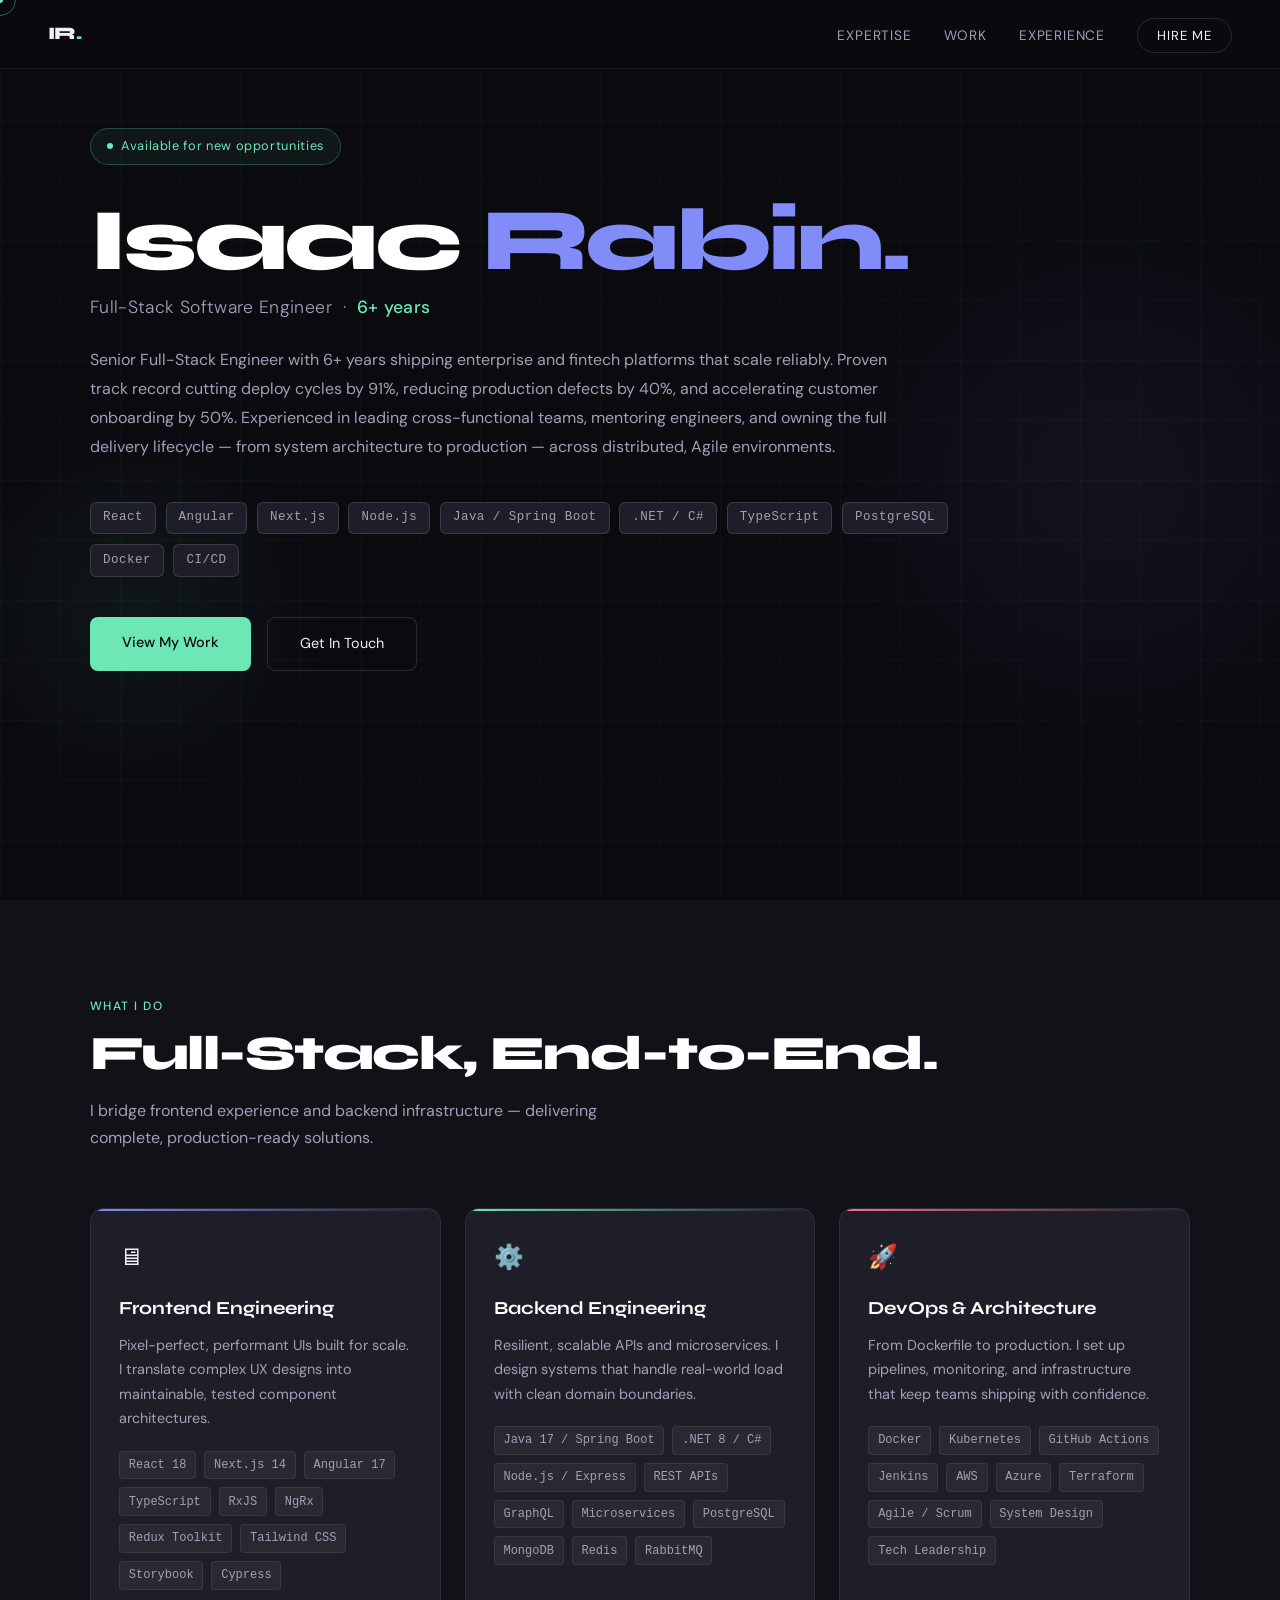
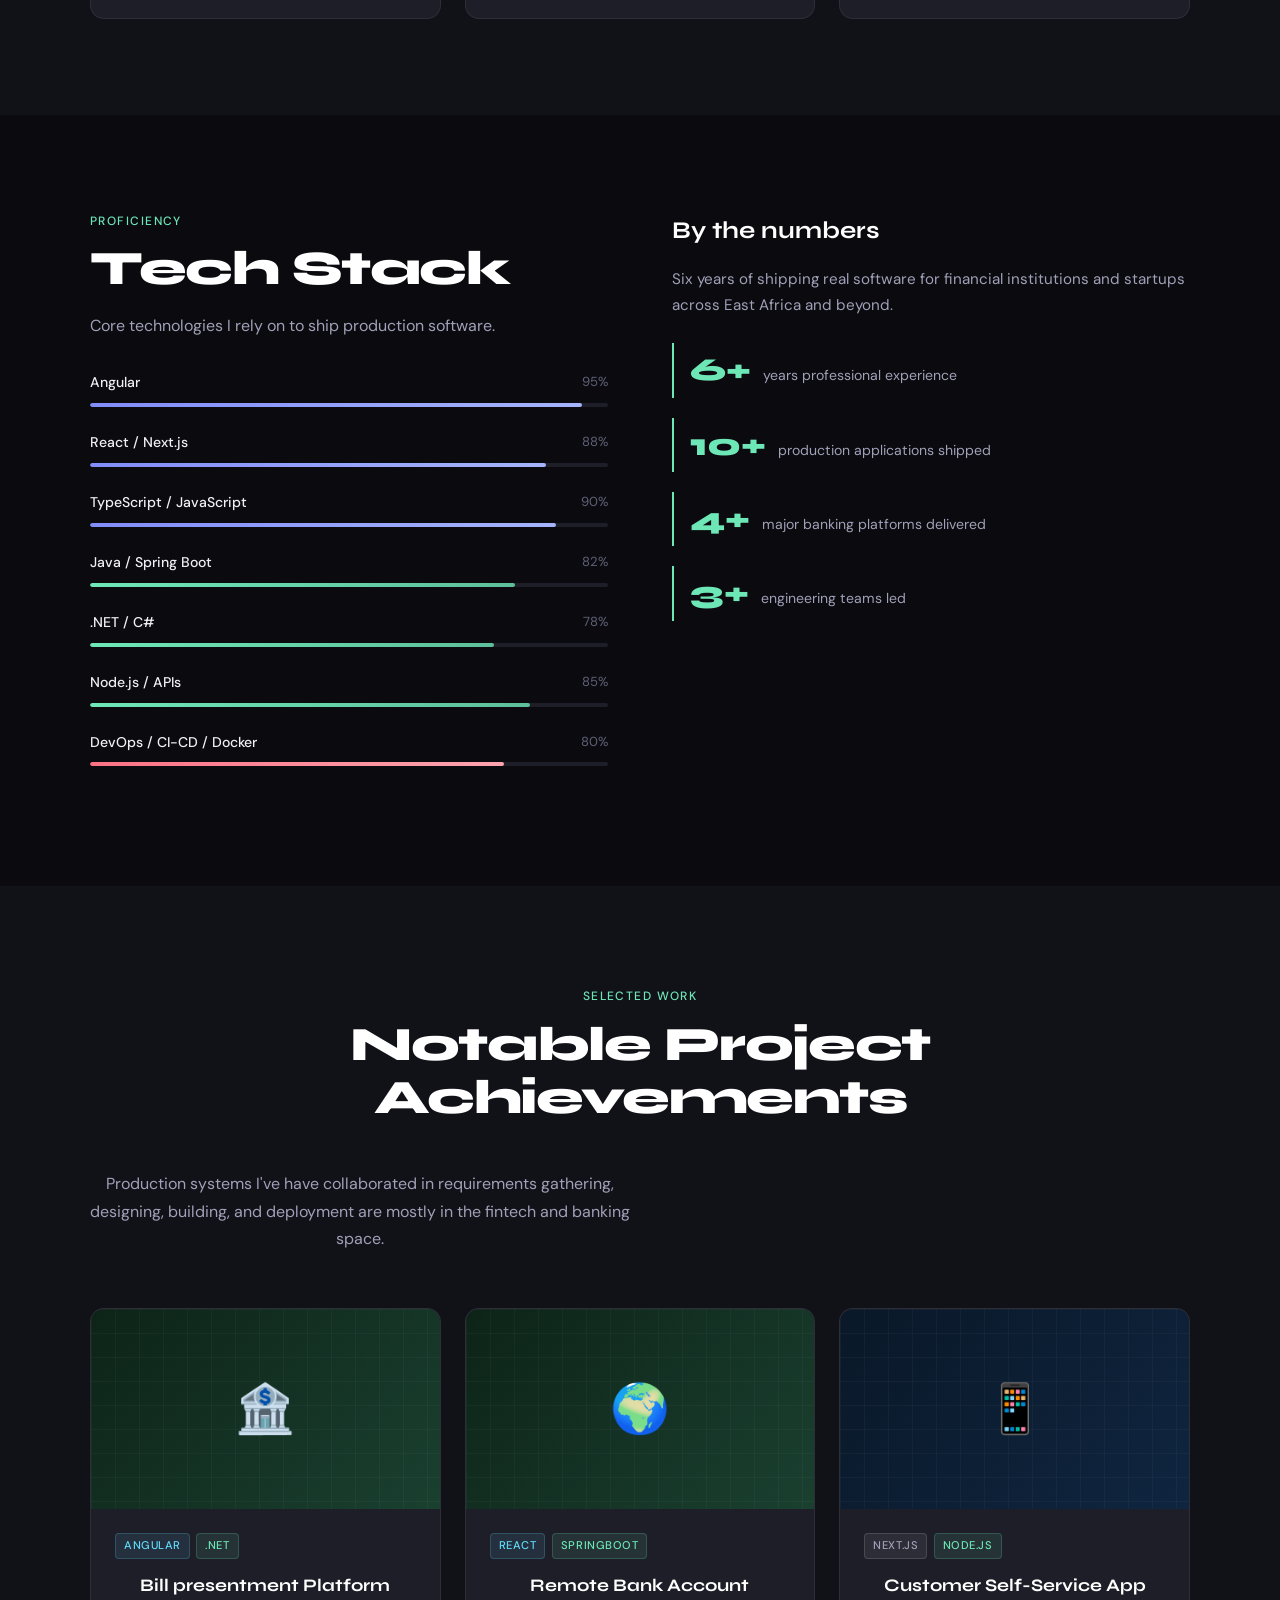
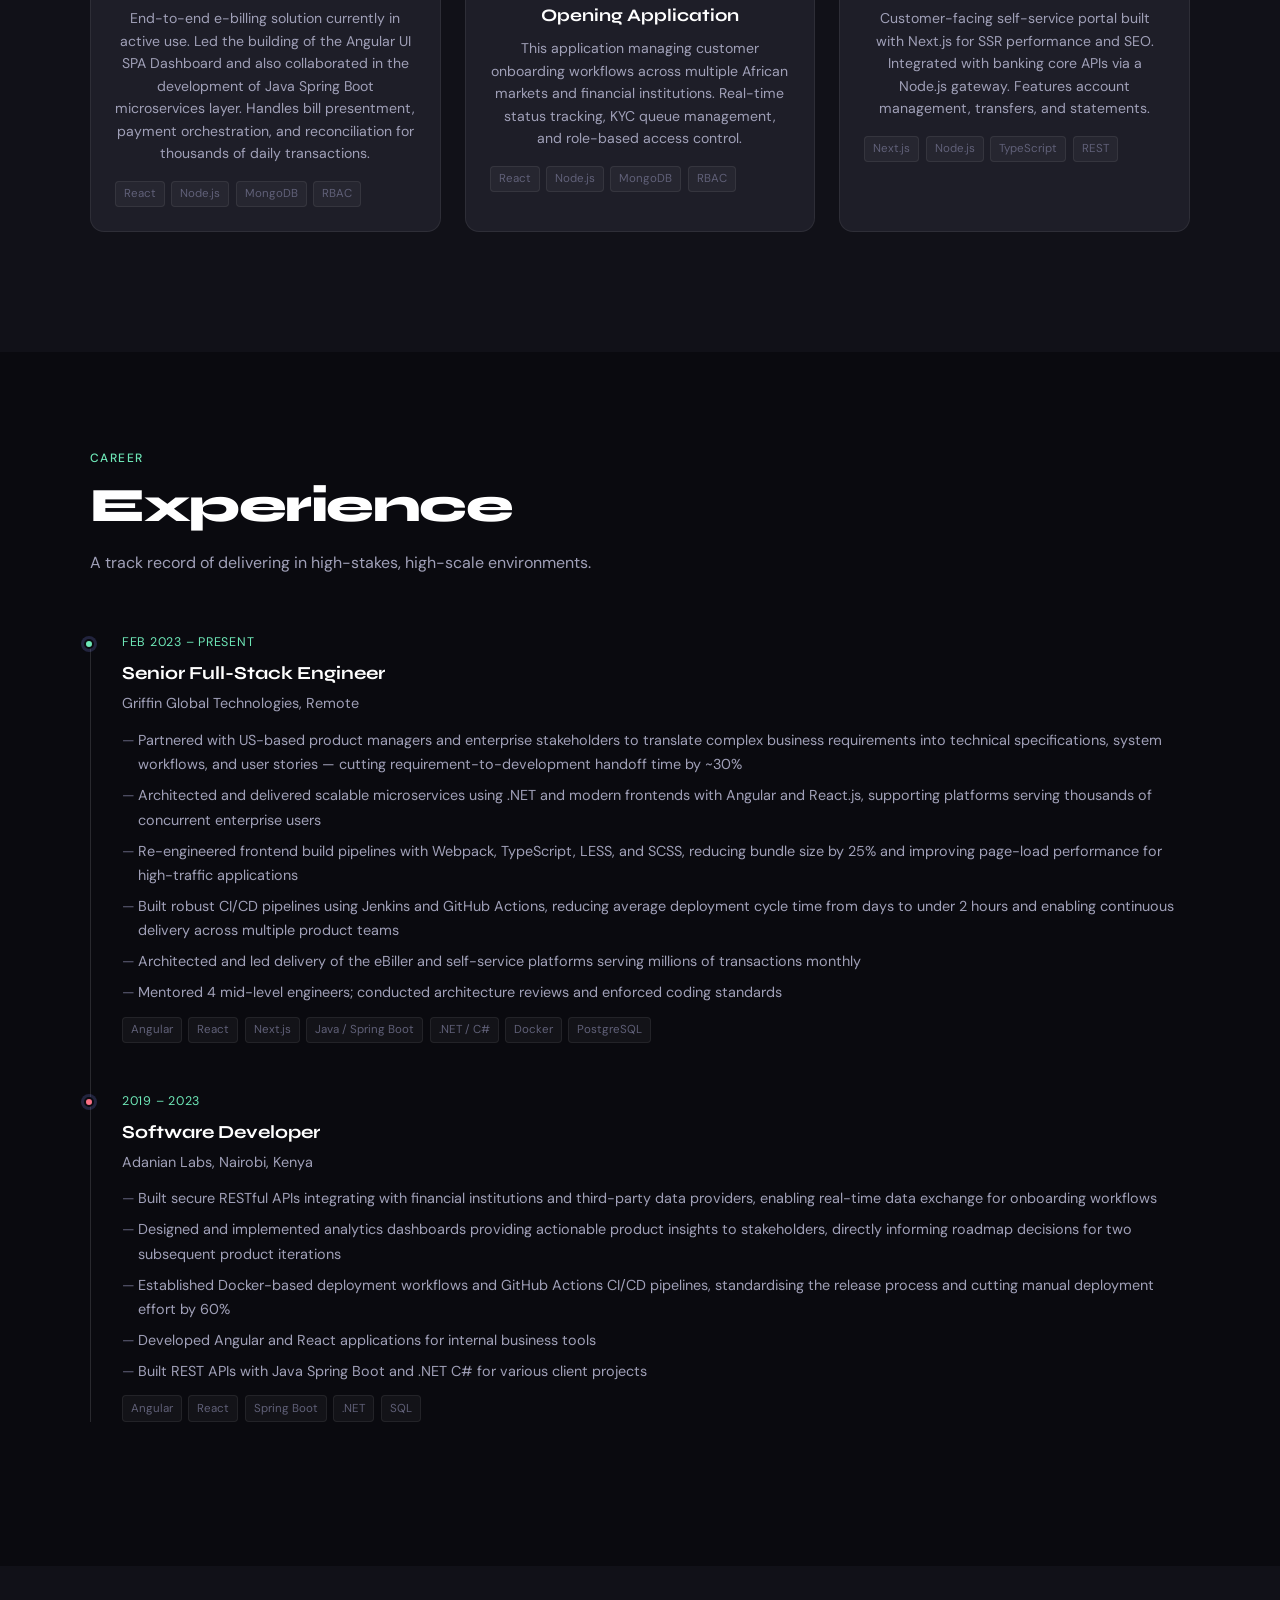
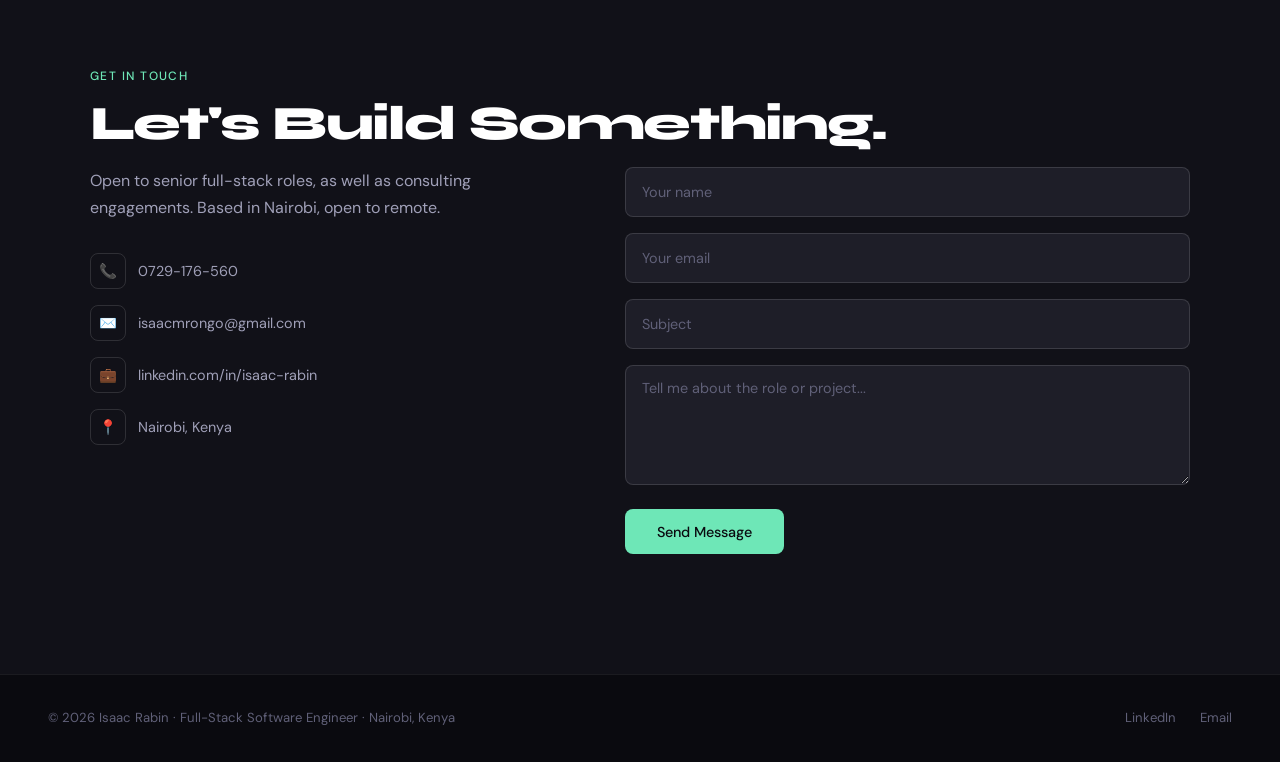
==== commit b4056c3e: "updates" ====
--- a/index.html
+++ b/index.html
@@ -831,7 +831,7 @@
             <span class="p-tag nextjs">Next.js</span>
             <span class="p-tag node">Node.js</span>
           </div>
-          <h3 class="project-name">Stanbic Self-Service App</h3>
+          <h3 class="project-name">Customer Self-Service App</h3>
           <p class="project-desc">Customer-facing self-service portal built with Next.js for SSR performance and SEO. Integrated with banking core APIs via a Node.js gateway. Features account management, transfers, and statements.</p>
           <div class="tl-stack">
             <span class="tl-chip">Next.js</span>
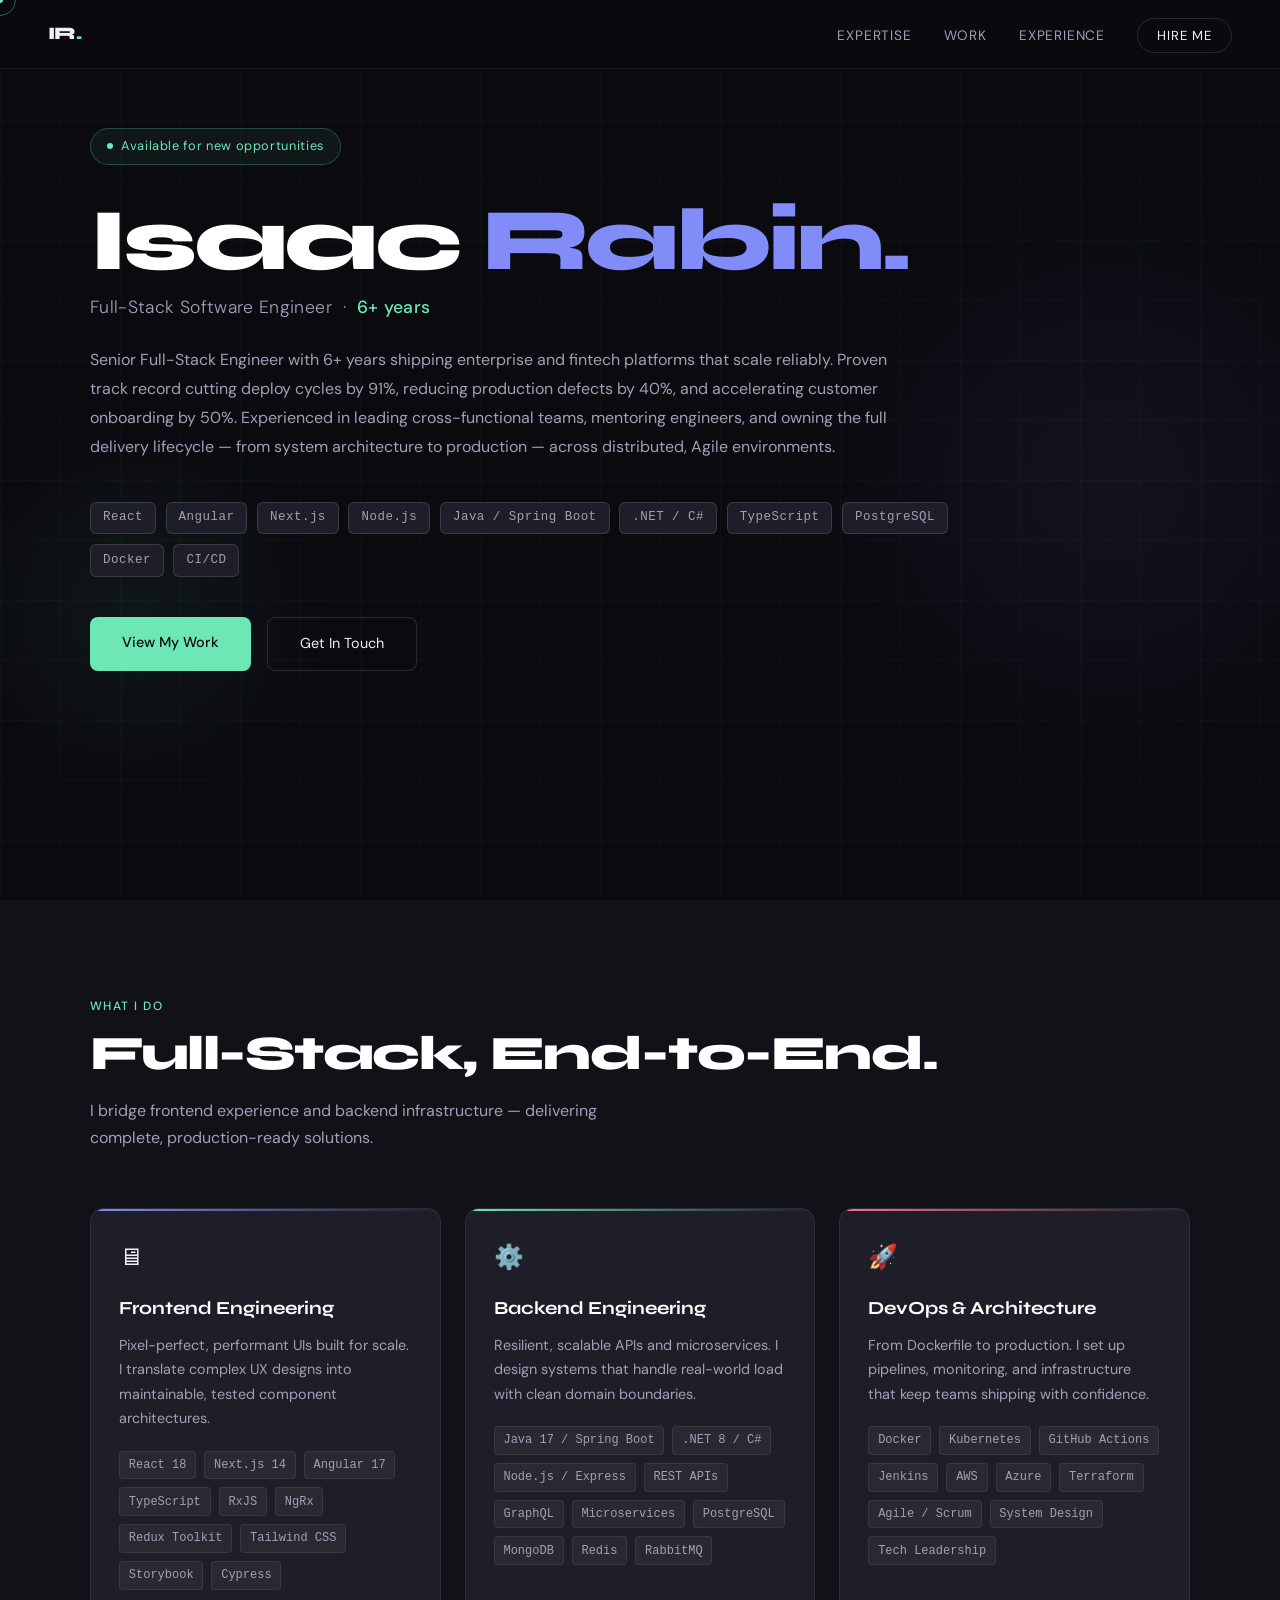
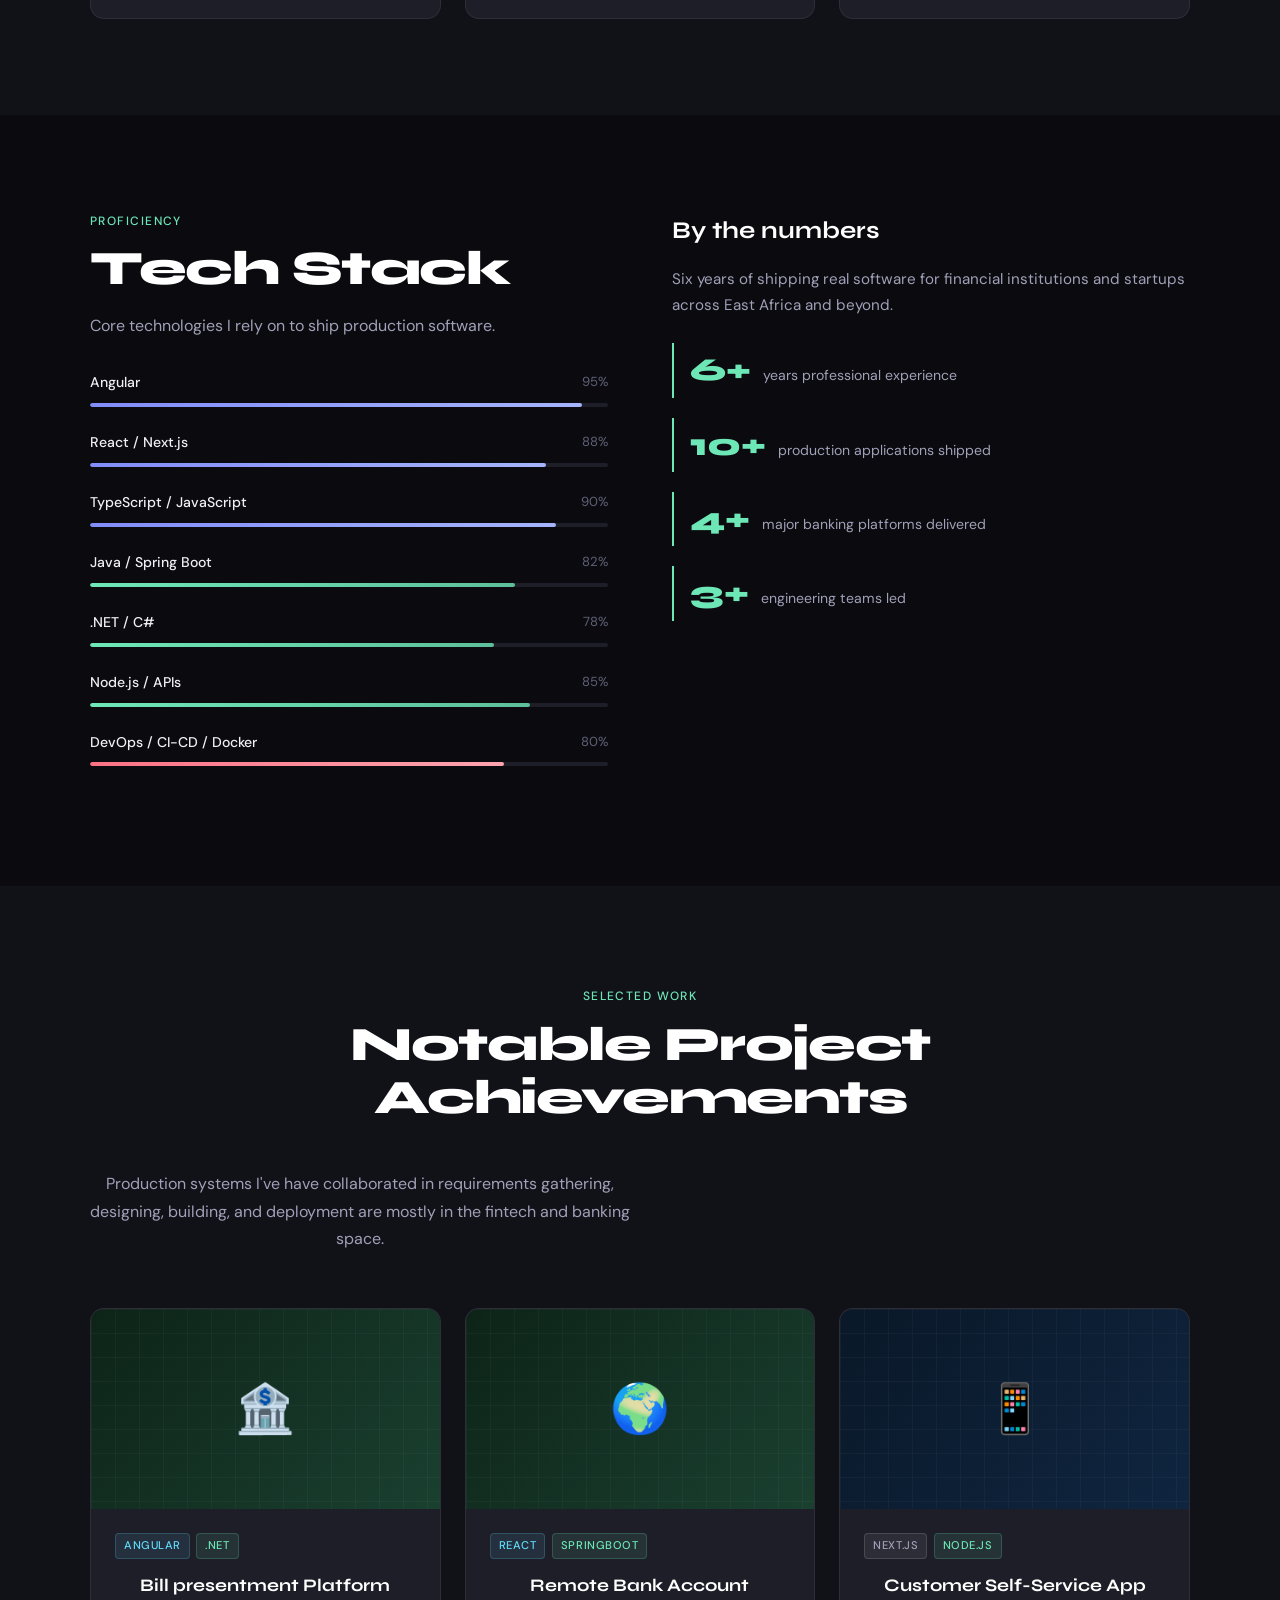
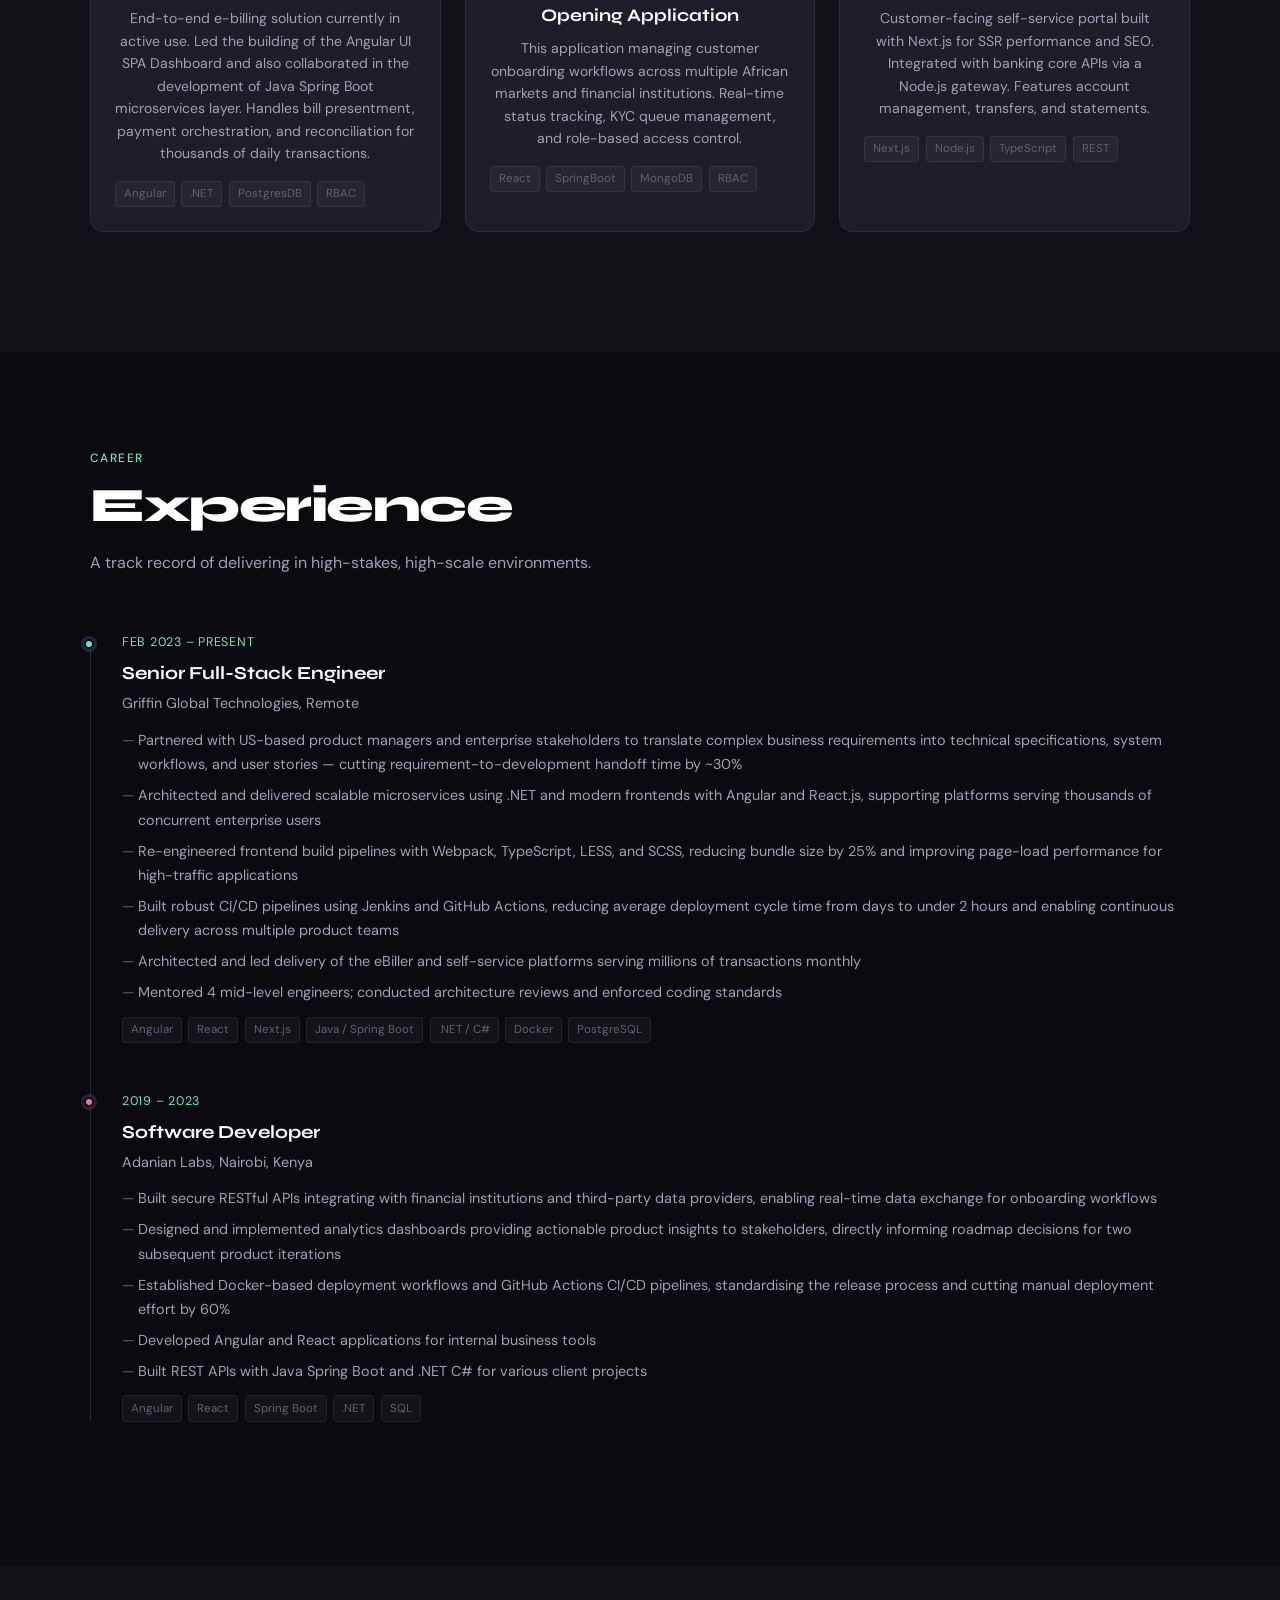
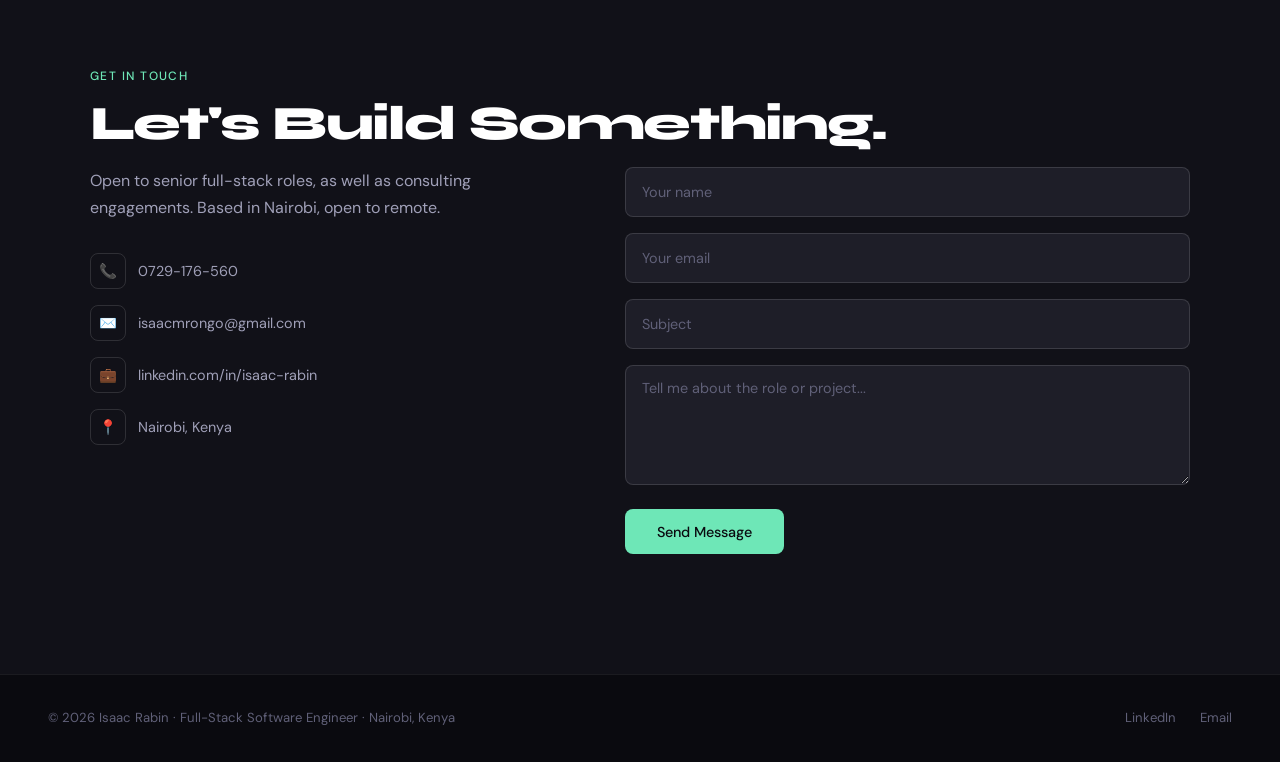
==== commit 949931b1: "updates" ====
--- a/index.html
+++ b/index.html
@@ -792,9 +792,9 @@
           <h3 class="project-name">Bill presentment Platform</h3>
           <p class="project-desc">End-to-end e-billing solution currently in active use. Led the building of the Angular UI SPA Dashboard and also collaborated in the development of Java Spring Boot microservices layer. Handles bill presentment, payment orchestration, and reconciliation for thousands of daily transactions.</p>
           <div class="tl-stack">
-            <span class="tl-chip">React</span>
-            <span class="tl-chip">Node.js</span>
-            <span class="tl-chip">MongoDB</span>
+            <span class="tl-chip">Angular</span>
+            <span class="tl-chip">.NET</span>
+            <span class="tl-chip">PostgresDB</span>
             <span class="tl-chip">RBAC</span>
           </div>
         </div>
@@ -814,7 +814,7 @@
           <p class="project-desc">This application managing customer onboarding workflows across multiple African markets and financial institutions. Real-time status tracking, KYC queue management, and role-based access control.</p>
           <div class="tl-stack">
             <span class="tl-chip">React</span>
-            <span class="tl-chip">Node.js</span>
+            <span class="tl-chip">SpringBoot</span>
             <span class="tl-chip">MongoDB</span>
             <span class="tl-chip">RBAC</span>
           </div>
